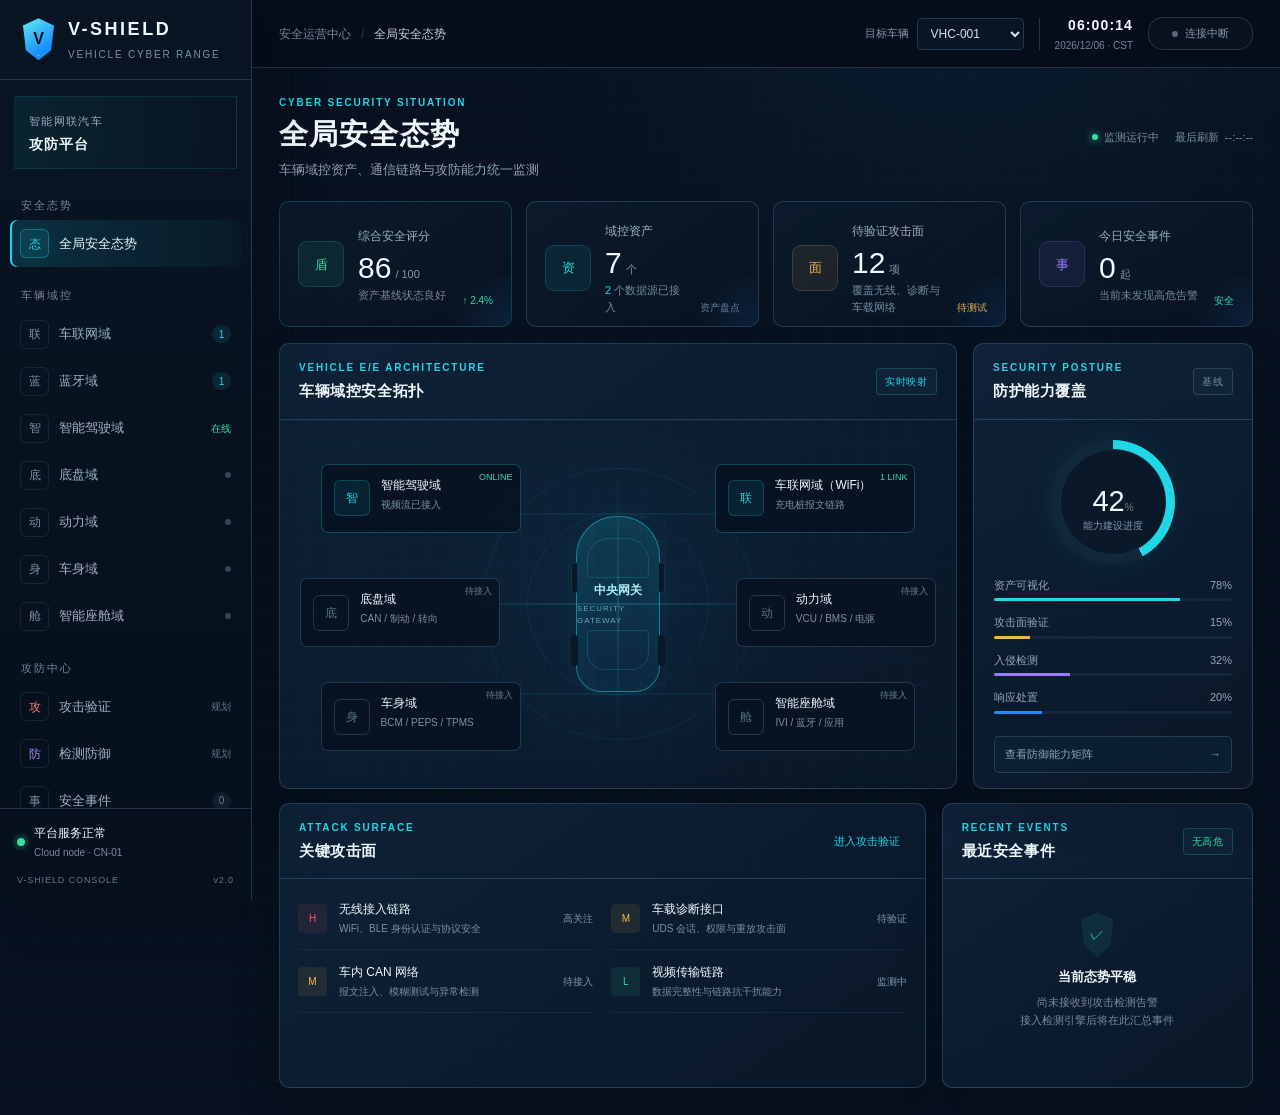
==== static/index.html @ 1e76c7ae "feat(bluetooth): complete reliable telemetry and end-to-end latency" ====
<!doctype html>
<html lang="zh-CN">
  <head>
    <meta charset="utf-8" />
    <meta name="viewport" content="width=device-width, initial-scale=1" />
    <meta name="theme-color" content="#07111f" />
    <meta name="description" content="智能网联汽车攻防与安全运营平台" />
    <title>V-SHIELD · 智能网联汽车攻防平台</title>
    <link rel="stylesheet" href="/static/styles.css" />
    <link rel="stylesheet" href="/static/cockpit.css" />
  </head>
  <body>
    <div class="app-shell">
      <aside class="sidebar" id="sidebar">
        <div class="brand-block">
          <div class="brand-emblem"><span>V</span></div>
          <div><strong>V-SHIELD</strong><small>VEHICLE CYBER RANGE</small></div>
        </div>

        <div class="platform-label"><span>智能网联汽车</span><b>攻防平台</b></div>

        <nav class="side-nav" aria-label="系统导航">
          <p class="nav-section-title">安全态势</p>
          <button class="side-link active" data-view="overview"><i>态</i><span>全局安全态势</span></button>

          <p class="nav-section-title">车辆域控</p>
          <button class="side-link" data-view="telematics"><i>联</i><span>车联网域</span><em class="nav-count">1</em></button>
          <button class="side-link" data-view="bluetooth"><i>蓝</i><span>蓝牙域</span><em class="nav-count">1</em></button>
          <button class="side-link" data-view="adas"><i>智</i><span>智能驾驶域</span><em class="nav-state online">在线</em></button>
          <button class="side-link" data-view="chassis"><i>底</i><span>底盘域</span><em class="domain-dot" data-domain-indicator="chassis"></em></button>
          <button class="side-link" data-view="powertrain"><i>动</i><span>动力域</span><em class="domain-dot" data-domain-indicator="powertrain"></em></button>
          <button class="side-link" data-view="body"><i>身</i><span>车身域</span><em class="domain-dot" data-domain-indicator="body"></em></button>
          <button class="side-link" data-view="cockpit"><i>舱</i><span>智能座舱域</span><em class="domain-dot" data-domain-indicator="cockpit"></em></button>

          <p class="nav-section-title">攻防中心</p>
          <button class="side-link" data-view="attack"><i class="attack-icon">攻</i><span>攻击验证</span><em class="nav-state plan">规划</em></button>
          <button class="side-link" data-view="defense"><i class="defense-icon">防</i><span>检测防御</span><em class="nav-state plan">规划</em></button>
          <button class="side-link" data-view="events"><i>事</i><span>安全事件</span><em class="nav-count muted">0</em></button>
        </nav>

        <div class="sidebar-foot">
          <div class="service-state"><i></i><span><b>平台服务正常</b><small>Cloud node · CN-01</small></span></div>
          <div class="version-row"><span>V-SHIELD CONSOLE</span><b>v2.0</b></div>
        </div>
      </aside>

      <main class="main-shell">
        <header class="topbar">
          <button class="mobile-menu" id="mobileMenu" aria-label="打开导航">☰</button>
          <div class="breadcrumb"><span>安全运营中心</span><i>/</i><strong id="currentViewName">全局安全态势</strong></div>
          <div class="top-actions">
            <div class="vehicle-picker"><span>目标车辆</span><select id="vehicleSelect" aria-label="选择车辆"><option value="VHC-001">VHC-001</option></select></div>
            <div class="top-clock"><strong id="clock">--:--:--</strong><span id="date">----/--/--</span></div>
            <div class="connection-pill offline" id="connectionPill"><span class="pulse-dot"></span><span id="connectionText">等待车端</span></div>
          </div>
        </header>

        <div class="workspace">
          <section class="content-view active" data-view-panel="overview">
            <div class="page-heading overview-heading">
              <div><p class="eyebrow">CYBER SECURITY SITUATION</p><h1>全局安全态势</h1><p>车辆域控资产、通信链路与攻防能力统一监测</p></div>
              <div class="heading-meta"><span><i class="status-light green"></i>监测运行中</span><span>最后刷新 <b id="lastRefresh">--:--:--</b></span></div>
            </div>

            <div class="kpi-grid">
              <article class="kpi-card primary"><div class="kpi-icon">盾</div><div><span>综合安全评分</span><strong id="securityScore">86<small>/ 100</small></strong><p>资产基线状态良好</p></div><em>↑ 2.4%</em></article>
              <article class="kpi-card"><div class="kpi-icon cyan">资</div><div><span>域控资产</span><strong>7<small>个</small></strong><p><b id="activeDomainCount">2</b> 个数据源已接入</p></div><em class="neutral">资产盘点</em></article>
              <article class="kpi-card"><div class="kpi-icon amber">面</div><div><span>待验证攻击面</span><strong>12<small>项</small></strong><p>覆盖无线、诊断与车载网络</p></div><em class="warning">待测试</em></article>
              <article class="kpi-card"><div class="kpi-icon purple">事</div><div><span>今日安全事件</span><strong>0<small>起</small></strong><p>当前未发现高危告警</p></div><em class="success">安全</em></article>
            </div>

            <div class="overview-grid">
              <article class="panel topology-panel">
                <div class="panel-title"><div><p class="eyebrow">VEHICLE E/E ARCHITECTURE</p><h2>车辆域控安全拓扑</h2></div><span class="tag live">实时映射</span></div>
                <div class="topology-map">
                  <div class="topology-lines"></div>
                  <button class="domain-node node-adas active" data-open-view="adas"><i>智</i><span><b>智能驾驶域</b><small>视频流已接入</small></span><em>ONLINE</em></button>
                  <button class="domain-node node-telematics active" data-open-view="telematics"><i>联</i><span><b>车联网域（WiFi）</b><small>充电桩报文链路</small></span><em>1 LINK</em></button>
                  <button class="domain-node node-chassis" data-open-view="chassis"><i>底</i><span><b>底盘域</b><small>CAN / 制动 / 转向</small></span><em data-domain-label="chassis">待接入</em></button>
                  <button class="domain-node node-power" data-open-view="powertrain"><i>动</i><span><b>动力域</b><small>VCU / BMS / 电驱</small></span><em data-domain-label="powertrain">待接入</em></button>
                  <button class="domain-node node-body" data-open-view="body"><i>身</i><span><b>车身域</b><small>BCM / PEPS / TPMS</small></span><em data-domain-label="body">待接入</em></button>
                  <button class="domain-node node-cockpit" data-open-view="cockpit"><i>舱</i><span><b>智能座舱域</b><small>IVI / 蓝牙 / 应用</small></span><em data-domain-label="cockpit">待接入</em></button>
                  <div class="vehicle-core"><span class="car-roof"></span><div class="car-body"><i></i><i></i><b>中央网关</b><small>SECURITY GATEWAY</small></div></div>
                </div>
              </article>

              <article class="panel posture-panel">
                <div class="panel-title"><div><p class="eyebrow">SECURITY POSTURE</p><h2>防护能力覆盖</h2></div><span class="tag">基线</span></div>
                <div class="radial-score"><div><strong>42</strong><small>%</small></div><span>能力建设进度</span></div>
                <div class="posture-list">
                  <div><span>资产可视化</span><b>78%</b><i><em style="width:78%"></em></i></div>
                  <div><span>攻击面验证</span><b>15%</b><i><em class="amber" style="width:15%"></em></i></div>
                  <div><span>入侵检测</span><b>32%</b><i><em class="purple" style="width:32%"></em></i></div>
                  <div><span>响应处置</span><b>20%</b><i><em class="blue" style="width:20%"></em></i></div>
                </div>
                <button class="text-action" data-open-view="defense">查看防御能力矩阵 <span>→</span></button>
              </article>
            </div>

            <div class="overview-bottom">
              <article class="panel threat-panel">
                <div class="panel-title"><div><p class="eyebrow">ATTACK SURFACE</p><h2>关键攻击面</h2></div><button class="text-link" data-open-view="attack">进入攻击验证</button></div>
                <div class="surface-list">
                  <div><i class="risk-high">H</i><span><b>无线接入链路</b><small>WiFi、BLE 身份认证与协议安全</small></span><em>高关注</em></div>
                  <div><i class="risk-mid">M</i><span><b>车载诊断接口</b><small>UDS 会话、权限与重放攻击面</small></span><em>待验证</em></div>
                  <div><i class="risk-mid">M</i><span><b>车内 CAN 网络</b><small>报文注入、模糊测试与异常检测</small></span><em>待接入</em></div>
                  <div><i class="risk-low">L</i><span><b>视频传输链路</b><small>数据完整性与链路抗干扰能力</small></span><em>监测中</em></div>
                </div>
              </article>
              <article class="panel event-preview">
                <div class="panel-title"><div><p class="eyebrow">RECENT EVENTS</p><h2>最近安全事件</h2></div><span class="tag safe">无高危</span></div>
                <div class="empty-events"><div class="empty-shield">✓</div><strong>当前态势平稳</strong><p>尚未接收到攻击检测告警<br/>接入检测引擎后将在此汇总事件</p></div>
              </article>
            </div>
          </section>

          <section class="content-view charge-page" data-view-panel="telematics">
            <div class="page-heading"><div><p class="eyebrow">WIFI CHARGING SIMULATION</p><h1>模拟充电协议</h1></div><div class="domain-summary"><span class="status-chip active">WiFi 链路</span><span class="status-chip" id="chargeHeaderState">等待充电报文</span></div></div>
            <div class="charge-stat-grid">
              <article><span>当前 SOC</span><strong id="chargeSocStat">--<small>%</small></strong><small>来自最新 WiFi 报文</small></article>
              <article><span>充电状态</span><strong id="chargeStateStat">等待启动</strong><small>CHARGING / FULL</small></article>
              <article><span>最新序号</span><strong id="chargeSeqStat">--</strong><small>严格递增校验</small></article>
              <article><span>接收报文</span><strong id="wifiPacketCount">0</strong><small>累计 UDP 数据包</small></article>
              <article class="latency-stat"><span>端到端延迟（估算）</span><strong id="chargeLatencyStat">--<small>ms</small></strong><small id="chargeLatencyHint">等待带 TS 的报文</small></article>
            </div>
            <article class="panel charge-monitor" aria-labelledby="wifiTitle">
              <div class="charge-monitor-head"><div class="module-ident wifi"><i>WF</i><span><p class="eyebrow">WIFI CHARGING TELEMETRY</p><h2 id="wifiTitle">充电过程</h2><small>SOC、状态与延迟均严格跟随最新报文</small></span></div><span class="module-status offline" id="wifiStatus"><i></i><span>等待数据</span></span></div>
              <div class="charge-monitor-body">
                <div class="charge-progress-card">
                  <div class="charge-progress-label"><span>充电进度</span><strong id="chargeSocValue">--%</strong></div>
                  <div class="charge-progress-track" role="progressbar" aria-label="充电进度" aria-valuemin="0" aria-valuemax="100" aria-valuenow="0"><i id="chargeProgress"></i></div>
                  <div class="charge-progress-foot"><span id="chargeStateLabel">等待合法 START 报文</span><time id="chargeUpdateTime">--:--:--</time></div>
                </div>
                <div class="charge-side-display">
                  <div class="charge-visual" aria-label="充电桩状态示意">
                    <div class="charge-ring" id="chargeRing" aria-hidden="true"><div><strong id="chargeRingValue">--</strong><small>SOC</small></div></div>
                    <div class="charge-pile" id="chargePile" aria-hidden="true">
                      <span class="charge-pile-cap"></span>
                      <div class="charge-pile-screen"><b>WIFI</b><small>CHARGING</small></div>
                      <svg class="charge-pile-bolt" viewBox="0 0 24 32"><path d="M13.5 0 2 18h8l-1 14L22 12h-8.5z"/></svg>
                      <span class="charge-pile-base"><i>ONLINE</i><i>01</i></span>
                      <span class="charge-pile-stand"></span>
                      <span class="charge-pile-cable"><i></i></span>
                      <span class="charge-pile-gun"><b></b></span>
                    </div>
                  </div>
                </div>
              </div>
            </article>
            <article class="panel data-module wifi-module" aria-labelledby="wifiPacketTitle">
              <div class="module-head"><div class="module-ident wifi"><i>UDP</i><span><p class="eyebrow">FORWARDED WIFI PACKETS</p><h2 id="wifiPacketTitle">WiFi 充电报文</h2><small>保留原始文本、HEX 和最近接收记录</small></span></div><div class="module-actions"><button class="primary-button clear-wifi-button" id="wifiClearButton" type="button">清空本轮数据</button></div></div>
              <div class="telemetry-layout">
                <div class="latest-packet"><span class="label">最新报文</span><strong id="wifiText">尚未收到 WiFi 数据</strong><div class="packet-stats"><span>序号 <b id="wifiSeq">—</b></span><span>状态 <b id="wifiState">—</b></span><span>时间 <b id="wifiTime">—</b></span><span>延迟 <b id="wifiLatency">—</b></span></div><div class="hex-view blue"><span>HEX</span><code id="wifiHex">—</code></div></div>
                <div class="packet-history"><div class="history-head"><span>最近报文</span><small>最多显示 8 条</small></div><div id="wifiHistory" class="history-list"><div class="history-empty">等待 WiFi 充电报文…</div></div></div>
              </div>
            </article>
            <article class="wifi-ids-alert idle" id="wifiIdsAlert" aria-live="polite">
              <div class="wifi-ids-alert-icon" id="wifiIdsAlertIcon">✓</div>
              <div class="wifi-ids-alert-copy"><p>WIFI CHARGING IDS</p><h2 id="wifiIdsAlertTitle">当前未发现 SOC 突变</h2><span id="wifiIdsAlertHint">持续对比每条充电报文与可信 SOC 变化趋势。</span></div>
              <div class="wifi-ids-alert-metrics">
                <span>报文序号<strong id="wifiIdsSequence">----</strong></span>
                <span>正常基线<strong id="wifiIdsBaseline">--%</strong></span>
                <span>异常数值<strong id="wifiIdsObserved">--%</strong></span>
                <span>变化幅度<strong id="wifiIdsDelta">--%</strong></span>
                <span>检测时间<strong id="wifiIdsTime">--:--:--</strong></span>
                <span>本轮告警<strong id="wifiIdsCount">0</strong></span>
              </div>
            </article>
          </section>

          <section class="content-view bluetooth-page" data-view-panel="bluetooth">
            <div class="page-heading"><div><p class="eyebrow">BLUETOOTH DOMAIN</p><h1>蓝牙域</h1><p>nRF52840、S32K344 与 Jetson 蓝牙无线链路资产监测</p></div><div class="domain-summary"><span class="status-chip active">1 条采集链路</span><span class="status-chip">攻击能力待接入</span></div></div>
            <div class="domain-stat-grid">
              <article><span>无线资产</span><strong>1</strong><small>BLE</small></article>
              <article><span>接收报文</span><strong id="bluetoothDomainPacketTotal">0</strong><small>累计数据包</small></article>
              <article><span>开放攻击面</span><strong>5</strong><small>待验证项目</small></article>
              <article><span>防御策略</span><strong>0</strong><small>尚未配置</small></article>
            </div>
            <article class="panel data-module bluetooth-module" aria-labelledby="bluetoothTitle">
              <div class="module-head">
                <div class="module-ident ble"><i>BT</i><span><p class="eyebrow">BLUETOOTH TELEMETRY</p><h2 id="bluetoothTitle">蓝牙数据采集</h2><small>BLE 转 UDP · 文本与 HEX 实时解析</small></span></div>
                <div class="module-actions">
                  <div class="bluetooth-control-group" id="bluetoothControlGroup"><small id="bluetoothControlStatus">等待笔记本发送程序连接</small><div class="bluetooth-control-buttons"><button class="bluetooth-control-button on" id="bluetoothOnButton" type="button" disabled title="等待笔记本发送程序连接">打开发送</button><button class="bluetooth-control-button off" id="bluetoothOffButton" type="button" disabled title="等待笔记本发送程序连接">关闭发送</button></div></div>
                  <span class="module-status offline" id="bluetoothStatus"><i></i><span>等待数据</span></span>
                  <button class="primary-button" id="bluetoothTestButton" type="button">生成测试数据</button>
                  <button class="primary-button danger" id="bluetoothAnomalyTestButton" type="button">生成异常测试</button>
                </div>
              </div>
              <div class="telemetry-layout">
                <div class="latest-packet"><span class="label">最新报文</span><strong id="bluetoothText">尚未收到蓝牙数据</strong><div class="packet-stats bluetooth-packet-stats"><span>累计 <b id="bluetoothPacketCount">0</b></span><span>RSSI <b id="bluetoothRssi">—</b></span><span>时间 <b id="bluetoothTime">—</b></span><span>链路延迟（估算） <b id="bluetoothLatency">待时间同步</b></span></div><div class="hex-view"><span>HEX</span><code id="bluetoothHex">—</code></div></div>
                <div class="packet-history"><div class="history-head"><span>最近报文</span><small>最多显示 8 条</small></div><div id="bluetoothHistory" class="history-list"><div class="history-empty">等待蓝牙模块发送数据…</div></div></div>
              </div>
              <div class="abnormal-packet-panel" id="bluetoothAbnormalPanel">
                <div class="abnormal-panel-head"><div><i>!</i><span><strong>异常报文监测</strong><small>S32K344 异常数据独立记录</small></span></div><span>异常累计 <b id="bluetoothAbnormalCount">0</b></span></div>
                <div id="bluetoothAbnormalHistory" class="abnormal-history"><div class="abnormal-empty">尚未检测到异常报文</div></div>
              </div>
            </article>
          </section>

          <section class="content-view" data-view-panel="adas">
            <div class="page-heading"><div><p class="eyebrow">AUTONOMOUS DRIVING DOMAIN</p><h1>智能驾驶域安全</h1><p>感知摄像头、车辆位置、行驶速度与数据链路安全状态监测</p></div><div class="domain-summary"><span class="status-chip active">前视摄像头</span><span class="status-chip" id="navigationHeadingStatus">定位待接入</span><span class="status-chip">完整性监测</span></div></div>
            <div class="adas-layout">
              <article class="panel video-panel">
                <div class="video-head"><div class="camera-title"><span class="camera-indicator"></span><div><strong>前视主摄像头 · CAM-FRONT-01</strong><small id="streamProfile">等待视频参数</small></div></div><div class="video-actions"><button id="snapshotButton">保存画面</button><button id="fullscreenButton">全屏查看</button></div></div>
                <div class="video-stage" id="videoStage"><canvas id="videoCanvas" aria-label="车辆实时视频"></canvas><div class="scan-line"></div><div class="video-placeholder" id="videoPlaceholder"><div class="signal-symbol"><span></span><span></span><span></span></div><strong>等待 Jetson 视频流</strong><p>边缘端连接云端后，H.265/fMP4 画面将在此自动出现</p></div><div class="video-overlay top-left"><span class="live-tag"><i></i> LIVE</span><span id="sequenceTag">SEQ —</span></div><div class="video-overlay bottom-left"><span id="overlayVehicle">VHC-001</span><span id="overlayTimestamp">--:--:--.---</span></div><div class="video-overlay bottom-right"><span id="overlayTransport">WEBSOCKET / FMP4</span></div></div>
              </article>
              <aside class="metrics-column">
                <article class="metric-card panel accent"><div class="metric-label"><span>端到端延迟</span><i>LATENCY</i></div><div class="metric-value"><strong id="latencyValue">—</strong><small>ms</small></div><div class="metric-foot"><span id="latencyState" class="good">等待测量</span><span>连续播放优先</span></div></article>
                <article class="metric-card panel"><div class="metric-label"><span>云端接收帧率</span><i>FPS</i></div><div class="metric-value"><strong id="fpsValue">—</strong><small>FPS</small></div><div class="spark-bars" id="fpsBars"></div></article>
                <article class="metric-card panel"><div class="metric-label"><span>上行传输速率</span><i>UPLINK</i></div><div class="metric-value"><strong id="bitrateValue">—</strong><small>Mbps</small></div><div class="metric-foot"><span id="qualityLabel">H.265 — Kbps</span><span id="frameSizeLabel">— KB/片段</span></div></article>
                <article class="metric-card panel compact"><div class="health-row"><span>链路健康度</span><strong id="healthValue">—</strong></div><div class="health-track"><i id="healthBar"></i></div><div class="health-details"><span>丢帧 <b id="dropValue">—</b></span><span>观看端 <b id="viewerValue">0</b></span><span>重连 <b id="reconnectValue">0</b></span></div></article>
              </aside>
            </div>
            <article class="panel vehicle-location-panel">
              <div class="panel-title location-title">
                <div><p class="eyebrow">LIVE VEHICLE LOCATION</p><h2>车辆实时位置与速度</h2></div>
                <div class="location-title-meta"><span id="navigationDataSourceTag" class="tag">数据源：边缘端 GNSS / CAN</span><span id="navigationStatus" class="tag">等待定位数据</span><span id="navigationAge">—</span></div>
              </div>
              <div class="vehicle-location-layout">
                <div class="map-shell">
                  <div id="vehicleMap" class="vehicle-map" aria-label="车辆实时位置地图"></div>
                  <div id="mapPlaceholder" class="map-placeholder"><i></i><strong>正在准备高德地图</strong><p>仅显示 Jetson 边缘端 GNSS / CAN 定位数据</p></div>
                  <div class="map-coordinate-chip"><span>坐标</span><b id="coordinateSystem">—</b></div>
                </div>
                <aside class="driving-telemetry" aria-label="车辆实时行驶数据">
                  <div class="speed-display">
                    <div class="speed-ring"><span><strong id="vehicleSpeed">—</strong><small>km/h</small></span></div>
                    <div><p>实时车速</p><b id="speedSource">等待边缘端</b></div>
                  </div>
                  <div class="location-data-grid">
                    <div><span>经度 LONGITUDE</span><strong id="vehicleLongitude">—</strong></div>
                    <div><span>纬度 LATITUDE</span><strong id="vehicleLatitude">—</strong></div>
                    <div><span>航向 HEADING</span><strong id="vehicleHeading">—</strong></div>
                    <div><span>定位精度 ACCURACY</span><strong id="vehicleAccuracy">—</strong></div>
                  </div>
                  <div class="navigation-source-row"><span><i id="navigationPulse"></i><b id="navigationSource">GNSS / CAN 数据待接入</b></span><time id="navigationTime">--:--:--</time></div>
                </aside>
              </div>
            </article>
            <div class="adas-bottom">
              <article class="panel trend-panel"><div class="panel-title"><div><p class="eyebrow">LINK TREND</p><h2>视频链路趋势</h2></div><div class="chart-legend"><span><i></i>延迟</span><span><i></i>速率</span></div></div><div class="chart-wrap"><canvas id="trendChart" aria-label="延迟与码率趋势图"></canvas></div></article>
              <article class="panel integrity-panel"><div class="panel-title"><div><p class="eyebrow">SECURITY CHECK</p><h2>感知链路安全检查</h2></div><span class="tag plan">待接入</span></div><div class="check-list"><div><i>01</i><span><b>视频流完整性校验</b><small>检测帧替换、重放与异常中断</small></span><em>规划中</em></div><div><i>02</i><span><b>摄像头身份认证</b><small>验证设备身份与链路可信状态</small></span><em>规划中</em></div><div><i>03</i><span><b>感知数据异常检测</b><small>识别干扰、欺骗与数据漂移</small></span><em>规划中</em></div></div></article>
            </div>
          </section>

          <section class="content-view" data-view-panel="chassis"><div class="domain-page" data-domain-page="chassis"></div></section>
          <section class="content-view" data-view-panel="powertrain"><div class="domain-page" data-domain-page="powertrain"></div></section>
          <section class="content-view" data-view-panel="body"><div class="domain-page" data-domain-page="body"></div></section>
          <section class="content-view" data-view-panel="cockpit"><div class="domain-page" data-domain-page="cockpit"></div></section>

          <section class="content-view" data-view-panel="attack">
            <div class="page-heading"><div><p class="eyebrow red">ATTACK VALIDATION LAB</p><h1>攻击验证中心</h1><p>面向车辆各域的安全测试场景编排与授权验证</p></div><div class="notice-pill">实验能力尚未接入 · 当前仅展示规划</div></div>
            <div class="capability-banner attack-banner"><div><i>!</i><span><strong>受控攻击验证区</strong><p>所有测试能力接入后应仅在授权车辆、隔离环境和明确测试窗口内运行。</p></span></div><button disabled>新建验证任务</button></div>
            <div class="scenario-grid">
              <article><div class="scenario-top"><i>CAN</i><span class="risk-tag high">高风险</span></div><h2>车载网络模糊测试</h2><p>CAN 报文注入、信号边界变异与异常响应观测</p><div class="scenario-meta"><span>目标：底盘 / 动力 / 车身</span><b>引擎待接入</b></div><button disabled>配置场景</button></article>
              <article><div class="scenario-top"><i>UDS</i><span class="risk-tag high">高风险</span></div><h2>诊断服务安全验证</h2><p>会话控制、安全访问、刷写流程与重放风险验证</p><div class="scenario-meta"><span>目标：全车 ECU</span><b>引擎待接入</b></div><button disabled>配置场景</button></article>
              <article><div class="scenario-top"><i>RF</i><span class="risk-tag medium">中风险</span></div><h2>无线链路安全评估</h2><p>WiFi / BLE 发现、认证、弱口令与协议健壮性检查</p><div class="scenario-meta"><span>目标：车联网 / 座舱</span><b>模块待接入</b></div><button disabled>配置场景</button></article>
              <article><div class="scenario-top"><i>API</i><span class="risk-tag medium">中风险</span></div><h2>车云接口安全测试</h2><p>身份鉴权、越权访问、数据重放与接口输入验证</p><div class="scenario-meta"><span>目标：T-Box / 云平台</span><b>模块待接入</b></div><button disabled>配置场景</button></article>
              <article><div class="scenario-top"><i>IVI</i><span class="risk-tag medium">中风险</span></div><h2>座舱应用安全分析</h2><p>应用权限、组件暴露、敏感数据与供应链风险检查</p><div class="scenario-meta"><span>目标：智能座舱</span><b>工具待接入</b></div><button disabled>配置场景</button></article>
              <article><div class="scenario-top"><i>OTA</i><span class="risk-tag low">低风险</span></div><h2>升级链路验证</h2><p>升级包签名、版本回滚、传输完整性与失败恢复检查</p><div class="scenario-meta"><span>目标：OTA 系统</span><b>模块待接入</b></div><button disabled>配置场景</button></article>
            </div>
          </section>

          <section class="content-view" data-view-panel="defense">
            <div class="page-heading"><div><p class="eyebrow purple-text">DETECTION &amp; RESPONSE</p><h1>检测防御中心</h1><p>车端检测、网关防护、云端分析与事件响应能力建设</p></div><div class="notice-pill purple">防御引擎尚未接入 · 当前仅展示规划</div></div>
            <div class="defense-kpis"><article><span>检测规则</span><strong>0</strong><small>待配置</small></article><article><span>防护策略</span><strong>0</strong><small>待下发</small></article><article><span>覆盖域控</span><strong>0/7</strong><small>建设中</small></article><article><span>自动处置</span><strong>OFF</strong><small>未启用</small></article></div>
            <div class="defense-layout">
              <article class="panel defense-matrix"><div class="panel-title"><div><p class="eyebrow">DEFENSE MATRIX</p><h2>纵深防御能力矩阵</h2></div><span class="tag plan">规划态</span></div><div class="matrix-table"><div class="matrix-row head"><span>防护层级</span><span>资产发现</span><span>异常检测</span><span>访问控制</span><span>响应处置</span></div><div class="matrix-row"><b>车云边界</b><span class="ready">已接入</span><span>待配置</span><span>基础鉴权</span><span>待接入</span></div><div class="matrix-row"><b>无线通信</b><span class="ready">已接入</span><span>待接入</span><span>待接入</span><span>待接入</span></div><div class="matrix-row"><b>中央网关</b><span>待接入</span><span>待接入</span><span>待接入</span><span>待接入</span></div><div class="matrix-row"><b>域控制器</b><span>待接入</span><span>待接入</span><span>待接入</span><span>待接入</span></div><div class="matrix-row"><b>车载网络</b><span>待接入</span><span>待接入</span><span>待接入</span><span>待接入</span></div></div></article>
              <article class="panel defense-stack"><div class="panel-title"><div><p class="eyebrow">PLANNED MODULES</p><h2>待建设防御模块</h2></div></div><div class="stack-list"><div><i>IDS</i><span><b>车载网络入侵检测</b><small>CAN / 以太网异常报文识别</small></span><em>未接入</em></div><div><i>FW</i><span><b>安全网关策略</b><small>跨域流量访问控制与审计</small></span><em>未接入</em></div><div><i>OTA</i><span><b>安全升级校验</b><small>签名、版本与完整性验证</small></span><em>未接入</em></div><div><i>EDR</i><span><b>车端运行时防护</b><small>进程、文件与行为异常监测</small></span><em>未接入</em></div></div></article>
            </div>
          </section>

          <section class="content-view" data-view-panel="events">
            <div class="page-heading"><div><p class="eyebrow">SECURITY EVENTS</p><h1>安全事件中心</h1><p>统一汇聚检测告警、攻击验证结果与响应处置记录</p></div><div class="domain-summary"><span class="status-chip active">实时监听</span><span class="status-chip">0 条事件</span></div></div>
            <div class="event-toolbar"><div class="fake-search">⌕ <span>搜索事件 ID、车辆或资产</span></div><div><button class="filter-active">全部</button><button>高危</button><button>中危</button><button>低危</button></div></div>
            <article class="panel event-table"><div class="event-table-head"><span>事件时间</span><span>风险等级</span><span>事件类型</span><span>目标资产</span><span>来源模块</span><span>处置状态</span></div><div class="event-table-empty"><div class="empty-radar"><i></i></div><strong>暂无安全事件</strong><p>攻击验证或检测防御模块接入后，告警将在这里统一呈现。</p></div></article>
          </section>
        </div>
      </main>
    </div>
    <div class="sidebar-backdrop" id="sidebarBackdrop"></div>
    <div class="toast" id="toast" role="status" aria-live="polite"></div>
    <script src="/static/body-status.js" defer></script>
    <script src="/static/cockpit.js" defer></script>
    <script src="/static/app.js" defer></script>
  </body>
</html>
---- static/styles.css ----
:root {
  --bg: #060d18;
  --bg-soft: #091323;
  --sidebar: #07101d;
  --panel: rgba(11, 24, 41, .86);
  --panel-strong: #0c1b2d;
  --line: rgba(111, 171, 219, .14);
  --line-strong: rgba(33, 205, 231, .36);
  --text: #e8f3fa;
  --muted: #71879a;
  --muted-2: #445a6c;
  --cyan: #20d6e7;
  --blue: #2a88ff;
  --green: #35dda2;
  --amber: #f2b84b;
  --red: #ff5d68;
  --purple: #9b79ff;
  --radius: 10px;
  font-family: Inter, "Segoe UI", "Microsoft YaHei", Arial, sans-serif;
  color-scheme: dark;
}

* { box-sizing: border-box; }
html, body { margin: 0; min-height: 100%; background: var(--bg); color: var(--text); }
body { overflow-x: hidden; background-image: radial-gradient(circle at 75% -10%, rgba(27, 98, 152, .15), transparent 32%), linear-gradient(rgba(32, 214, 231, .018) 1px, transparent 1px), linear-gradient(90deg, rgba(32, 214, 231, .018) 1px, transparent 1px); background-size: auto, 36px 36px, 36px 36px; }
button, select { font: inherit; }
button { color: inherit; }
h1, h2, p { margin-top: 0; }

.app-shell { min-height: 100vh; display: flex; }
.sidebar { position: fixed; inset: 0 auto 0 0; z-index: 20; width: 238px; display: flex; flex-direction: column; background: linear-gradient(180deg, rgba(7, 16, 29, .99), rgba(5, 13, 24, .99)); border-right: 1px solid var(--line); box-shadow: 15px 0 60px rgba(0, 0, 0, .18); }
.brand-block { height: 80px; display: flex; align-items: center; gap: 11px; padding: 0 19px; border-bottom: 1px solid var(--line); }
.brand-block strong { display: block; letter-spacing: .14em; font-size: 17px; }
.brand-block small { display: block; color: #4b677c; letter-spacing: .18em; font-size: 7px; margin-top: 4px; }
.brand-emblem { width: 37px; height: 42px; display: grid; place-items: center; position: relative; color: #08131e; font-weight: 900; font-size: 16px; clip-path: polygon(50% 0, 92% 17%, 84% 76%, 50% 100%, 16% 76%, 8% 17%); background: linear-gradient(145deg, #63f1f0, #1b90ff 70%); filter: drop-shadow(0 0 12px rgba(32, 214, 231, .25)); }
.brand-emblem::after { content: ""; position: absolute; inset: 4px; clip-path: inherit; border: 1px solid rgba(255,255,255,.35); }
.platform-label { margin: 16px 14px 8px; padding: 12px 13px; border: 1px solid rgba(32,214,231,.12); background: linear-gradient(90deg, rgba(32,214,231,.08), transparent); }
.platform-label span { color: #71899c; font-size: 10px; letter-spacing: .12em; }
.platform-label b { display: block; margin-top: 3px; font-size: 13px; font-weight: 600; letter-spacing: .08em; }
.side-nav { overflow-y: auto; padding: 0 10px 18px; scrollbar-width: thin; }
.nav-section-title { color: #40566a; font-size: 9px; letter-spacing: .18em; padding: 0 11px; margin: 18px 0 7px; }
.side-link { width: 100%; height: 43px; border: 0; background: transparent; color: #70879a; display: grid; grid-template-columns: 30px minmax(0, 1fr) auto; align-items: center; gap: 7px; padding: 0 10px; border-radius: 7px; cursor: pointer; text-align: left; transition: .18s ease; position: relative; }
.side-link > i { width: 27px; height: 27px; display: grid; place-items: center; border: 1px solid rgba(113, 135, 154, .16); border-radius: 6px; color: #7890a3; font-style: normal; font-size: 11px; }
.side-link > span { font-size: 12px; white-space: nowrap; }
.side-link:hover { color: #bad4e5; background: rgba(41, 135, 193, .07); }
.side-link.active { color: #dffaff; background: linear-gradient(90deg, rgba(31, 189, 218, .17), rgba(31, 189, 218, .035)); box-shadow: inset 2px 0 var(--cyan); }
.side-link.active > i { color: var(--cyan); border-color: rgba(32,214,231,.34); background: rgba(32,214,231,.1); box-shadow: 0 0 15px rgba(32,214,231,.09); }
.side-link .attack-icon { color: #ff7980; }.side-link .defense-icon { color: #a68bff; }
.nav-count { min-width: 19px; height: 18px; display: grid; place-items: center; padding: 0 5px; border-radius: 9px; background: rgba(32,214,231,.11); color: var(--cyan); font-size: 8px; font-style: normal; }
.nav-count.muted { background: rgba(113,135,154,.1); color: #647b8e; }
.nav-state { font-size: 8px; font-style: normal; }.nav-state.online { color: var(--green); }.nav-state.plan { color: #5d7285; }
.domain-dot { width: 6px; height: 6px; border-radius: 50%; background: #304659; font-style: normal; }.domain-dot.online { background: var(--green); box-shadow: 0 0 8px var(--green); }
.sidebar-foot { margin-top: auto; border-top: 1px solid var(--line); padding: 15px 17px 13px; }
.service-state { display: flex; align-items: center; gap: 9px; }
.service-state > i { width: 8px; height: 8px; border-radius: 50%; background: var(--green); box-shadow: 0 0 0 4px rgba(53,221,162,.08), 0 0 10px rgba(53,221,162,.4); }
.service-state b, .service-state small { display: block; }.service-state b { font-size: 10px; font-weight: 500; }.service-state small { color: #4c6375; font-size: 8px; margin-top: 3px; }
.version-row { display: flex; justify-content: space-between; color: #344b5e; font-size: 7px; margin-top: 14px; letter-spacing: .1em; }.version-row b { font-weight: 500; }

.main-shell { min-width: 0; flex: 1; margin-left: 238px; }
.topbar { height: 64px; position: sticky; top: 0; z-index: 15; display: flex; align-items: center; justify-content: space-between; padding: 0 24px; background: rgba(6, 14, 25, .92); backdrop-filter: blur(14px); border-bottom: 1px solid var(--line); }
.breadcrumb { display: flex; align-items: center; gap: 10px; font-size: 11px; }.breadcrumb span { color: #4d6578; }.breadcrumb i { color: #293f52; font-style: normal; }.breadcrumb strong { font-weight: 500; color: #9bb1c2; }
.top-actions { display: flex; align-items: center; gap: 15px; }
.vehicle-picker { display: flex; align-items: center; gap: 8px; padding-right: 15px; border-right: 1px solid var(--line); }.vehicle-picker span { color: #526a7d; font-size: 9px; }.vehicle-picker select { color: #cde5f2; border: 1px solid var(--line); border-radius: 5px; background: #091524; padding: 6px 24px 6px 8px; outline: none; font-size: 10px; }
.top-clock { font-variant-numeric: tabular-nums; text-align: right; }.top-clock strong { display: block; font-size: 12px; letter-spacing: .08em; }.top-clock span { display: block; color: #4e6578; font-size: 7px; margin-top: 2px; }
.connection-pill { min-width: 92px; height: 30px; display: flex; justify-content: center; align-items: center; gap: 7px; border: 1px solid var(--line); background: rgba(255,255,255,.02); color: #657a8c; border-radius: 15px; font-size: 9px; }.connection-pill.online { color: #93f2cd; border-color: rgba(53,221,162,.25); background: rgba(53,221,162,.06); }.pulse-dot { width: 6px; height: 6px; border-radius: 50%; background: #53697a; }.online .pulse-dot { background: var(--green); box-shadow: 0 0 8px var(--green); animation: pulse 1.8s infinite; }
.mobile-menu { display: none; border: 0; background: none; font-size: 18px; }
.workspace { padding: 24px; max-width: 1680px; margin: 0 auto; }
.content-view { display: none; animation: reveal .24s ease; }.content-view.active { display: block; }
.page-heading { min-height: 66px; display: flex; align-items: flex-start; justify-content: space-between; gap: 20px; margin-bottom: 20px; }.page-heading h1 { font-size: 25px; line-height: 1.2; margin-bottom: 7px; letter-spacing: .04em; font-weight: 600; }.page-heading > div > p:last-child { margin: 0; color: #637b8d; font-size: 11px; }.eyebrow { color: var(--cyan); font-size: 8px; letter-spacing: .22em; margin-bottom: 7px; font-weight: 700; }.eyebrow.red { color: var(--red); }.eyebrow.purple-text { color: var(--purple); }
.heading-meta { align-self: center; display: flex; align-items: center; gap: 16px; color: #526a7c; font-size: 9px; }.heading-meta span { display: flex; align-items: center; gap: 6px; }.heading-meta b { color: #7f97a8; font-weight: 500; }.status-light { width: 6px; height: 6px; border-radius: 50%; display: inline-block; }.status-light.green { background: var(--green); box-shadow: 0 0 8px var(--green); }
.panel { border: 1px solid var(--line); border-radius: var(--radius); background: linear-gradient(145deg, rgba(12, 27, 45, .91), rgba(8, 19, 33, .86)); box-shadow: 0 18px 50px rgba(0,0,0,.13); }
.panel-title { min-height: 61px; display: flex; align-items: center; justify-content: space-between; gap: 12px; padding: 15px 18px; border-bottom: 1px solid var(--line); }.panel-title .eyebrow { margin-bottom: 5px; }.panel-title h2 { font-size: 13px; margin: 0; font-weight: 600; letter-spacing: .04em; }
.tag { color: #7090a4; border: 1px solid var(--line); background: rgba(91,129,157,.06); padding: 5px 8px; border-radius: 4px; font-size: 7px; letter-spacing: .08em; }.tag.live { color: var(--cyan); border-color: rgba(32,214,231,.22); }.tag.safe { color: var(--green); border-color: rgba(53,221,162,.22); }.tag.plan { color: var(--purple); border-color: rgba(155,121,255,.25); }

.kpi-grid { display: grid; grid-template-columns: repeat(4, 1fr); gap: 12px; margin-bottom: 14px; }
.kpi-card { min-width: 0; height: 112px; display: grid; grid-template-columns: 43px minmax(0,1fr) auto; gap: 12px; align-items: center; padding: 17px; border: 1px solid var(--line); background: linear-gradient(145deg, rgba(12,27,45,.92), rgba(8,19,33,.8)); border-radius: var(--radius); position: relative; overflow: hidden; }.kpi-card::after { content: ""; position: absolute; inset: auto 0 0 auto; width: 72px; height: 50px; background: radial-gradient(circle at bottom right, rgba(42,136,255,.12), transparent 68%); }.kpi-card.primary { border-color: rgba(32,214,231,.22); }
.kpi-icon { width: 42px; height: 42px; display: grid; place-items: center; border-radius: 9px; background: rgba(53,221,162,.09); border: 1px solid rgba(53,221,162,.18); color: var(--green); font-size: 11px; }.kpi-icon.cyan { color: var(--cyan); background: rgba(32,214,231,.08); border-color: rgba(32,214,231,.17); }.kpi-icon.amber { color: var(--amber); background: rgba(242,184,75,.08); border-color: rgba(242,184,75,.17); }.kpi-icon.purple { color: var(--purple); background: rgba(155,121,255,.08); border-color: rgba(155,121,255,.17); }
.kpi-card span { color: #708799; font-size: 9px; }.kpi-card strong { display: block; font-size: 27px; line-height: 1; margin: 7px 0 4px; font-weight: 500; font-variant-numeric: tabular-nums; }.kpi-card strong small { font-size: 9px; color: #5b7183; margin-left: 4px; }.kpi-card p { margin: 0; color: #4e6577; font-size: 8px; }.kpi-card p b { color: var(--cyan); font-weight: 500; }.kpi-card > em { align-self: end; color: var(--green); font-size: 8px; font-style: normal; white-space: nowrap; }.kpi-card > em.neutral { color: #658093; }.kpi-card > em.warning { color: var(--amber); }.kpi-card > em.success { color: var(--green); }
.overview-grid { display: grid; grid-template-columns: minmax(600px, 1.65fr) minmax(280px, .65fr); gap: 14px; }.topology-panel, .posture-panel { min-height: 388px; }
.topology-map { height: 326px; position: relative; overflow: hidden; background-image: linear-gradient(rgba(32,214,231,.027) 1px, transparent 1px), linear-gradient(90deg, rgba(32,214,231,.027) 1px, transparent 1px), radial-gradient(circle at center, rgba(24,112,160,.11), transparent 50%); background-size: 24px 24px, 24px 24px, auto; }
.topology-map::before, .topology-map::after { content: ""; position: absolute; left: 50%; top: 50%; border: 1px solid rgba(32,214,231,.08); border-radius: 50%; transform: translate(-50%,-50%); }.topology-map::before { width: 270px; height: 270px; }.topology-map::after { width: 180px; height: 180px; }
.topology-lines { position: absolute; left: 50%; top: 50%; width: 51%; height: 1px; background: linear-gradient(90deg, rgba(32,214,231,.1), rgba(32,214,231,.38), rgba(32,214,231,.1)); transform: translate(-50%,-50%); box-shadow: 0 -90px rgba(32,214,231,.13), 0 90px rgba(32,214,231,.13); }
.topology-lines::after { content: ""; position: absolute; left: 50%; top: -130px; height: 260px; width: 1px; background: linear-gradient(transparent, rgba(32,214,231,.35), transparent); }
.vehicle-core { position: absolute; left: 50%; top: 50%; width: 120px; height: 206px; transform: translate(-50%,-50%); z-index: 2; }
.car-body { position: absolute; inset: 15px 18px; border: 1px solid rgba(32,214,231,.5); border-radius: 40px 40px 25px 25px; background: linear-gradient(160deg, rgba(32,214,231,.14), rgba(42,136,255,.04)); box-shadow: inset 0 0 28px rgba(32,214,231,.08), 0 0 30px rgba(32,214,231,.06); display: flex; flex-direction: column; justify-content: center; align-items: center; }
.car-body::before, .car-body::after { content: ""; position: absolute; left: 10px; right: 10px; height: 38px; border: 1px solid rgba(32,214,231,.2); }.car-body::before { top: 21px; border-radius: 22px 22px 4px 4px; }.car-body::after { bottom: 21px; border-radius: 4px 4px 17px 17px; }.car-body i { position: absolute; width: 7px; height: 31px; border-radius: 3px; background: #0a1727; border: 1px solid rgba(32,214,231,.16); }.car-body i:first-child { left: -6px; top: 45px; box-shadow: 0 73px #0a1727; }.car-body i:nth-child(2) { right: -6px; top: 45px; box-shadow: 0 73px #0a1727; }.car-body b { color: #aeeff5; font-size: 10px; font-weight: 600; z-index: 1; }.car-body small { color: #3e8191; font-size: 6px; margin-top: 4px; letter-spacing: .12em; z-index: 1; }
.domain-node { position: absolute; z-index: 3; width: 177px; min-height: 57px; display: grid; grid-template-columns: 34px minmax(0,1fr); gap: 8px; align-items: center; padding: 8px 10px; text-align: left; border: 1px solid var(--line); border-radius: 7px; background: rgba(8,20,34,.94); cursor: pointer; transition: .2s; }.domain-node:hover { border-color: rgba(32,214,231,.36); transform: translateY(-2px); }.domain-node > i { grid-row: span 2; width: 31px; height: 31px; display: grid; place-items: center; color: #597387; font-size: 10px; font-style: normal; border: 1px solid var(--line); border-radius: 6px; }.domain-node span { min-width: 0; }.domain-node b, .domain-node small { display: block; }.domain-node b { font-size: 10px; font-weight: 500; }.domain-node small { color: #496176; font-size: 7px; margin-top: 3px; white-space: nowrap; overflow: hidden; text-overflow: ellipsis; }.domain-node em { position: absolute; right: 7px; top: 6px; color: #3e586b; font-size: 6px; font-style: normal; }.domain-node.active { border-color: rgba(32,214,231,.28); }.domain-node.active > i { color: var(--cyan); background: rgba(32,214,231,.08); border-color: rgba(32,214,231,.22); }.domain-node.active em { color: var(--green); }.node-adas { left: 6%; top: 12%; }.node-telematics { right: 6%; top: 12%; }.node-chassis { left: 3%; top: 43%; }.node-power { right: 3%; top: 43%; }.node-body { left: 6%; bottom: 10%; }.node-cockpit { right: 6%; bottom: 10%; }
.posture-panel { position: relative; }.radial-score { width: 124px; height: 124px; margin: 20px auto 13px; border-radius: 50%; display: grid; place-items: center; position: relative; background: conic-gradient(var(--cyan) 0 42%, #11273a 42%); box-shadow: 0 0 28px rgba(32,214,231,.08); }.radial-score::before { content: ""; position: absolute; inset: 9px; border-radius: 50%; background: #0a1829; border: 1px solid rgba(32,214,231,.12); }.radial-score > div { z-index: 1; }.radial-score strong { font-size: 29px; font-weight: 500; }.radial-score small { color: #698193; font-size: 10px; }.radial-score > span { position: absolute; top: 78px; z-index: 1; color: #506a7d; font-size: 7px; }
.posture-list { padding: 0 20px; display: grid; gap: 11px; }.posture-list > div { display: grid; grid-template-columns: 1fr auto; gap: 5px; color: #6f8799; font-size: 8px; }.posture-list b { color: #91a9ba; font-weight: 500; }.posture-list i { grid-column: 1/-1; height: 3px; border-radius: 3px; background: #12283a; overflow: hidden; }.posture-list em { display: block; height: 100%; background: var(--cyan); }.posture-list em.amber { background: var(--amber); }.posture-list em.purple { background: var(--purple); }.posture-list em.blue { background: var(--blue); }.text-action { position: absolute; left: 20px; right: 20px; bottom: 15px; height: 32px; display: flex; justify-content: space-between; align-items: center; border: 1px solid var(--line); border-radius: 5px; background: rgba(32,214,231,.03); color: #668296; padding: 0 10px; font-size: 8px; cursor: pointer; }.text-action:hover { color: var(--cyan); border-color: rgba(32,214,231,.25); }
.overview-bottom { display: grid; grid-template-columns: 1.35fr .65fr; gap: 14px; margin-top: 14px; }.threat-panel, .event-preview { min-height: 250px; }.text-link { border: 0; background: none; color: var(--cyan); font-size: 8px; cursor: pointer; }.surface-list { display: grid; grid-template-columns: 1fr 1fr; gap: 0 18px; padding: 8px 18px 15px; }.surface-list > div { min-width: 0; display: grid; grid-template-columns: 28px minmax(0,1fr) auto; align-items: center; gap: 9px; padding: 11px 0; border-bottom: 1px solid rgba(111,171,219,.09); }.surface-list i { width: 25px; height: 25px; display: grid; place-items: center; border-radius: 4px; font-size: 8px; font-style: normal; }.risk-high { color: var(--red); background: rgba(255,93,104,.09); }.risk-mid { color: var(--amber); background: rgba(242,184,75,.09); }.risk-low { color: var(--green); background: rgba(53,221,162,.09); }.surface-list b, .surface-list small { display: block; }.surface-list b { font-size: 9px; font-weight: 500; }.surface-list small { color: #4b6275; font-size: 7px; margin-top: 3px; }.surface-list em { color: #60798c; font-size: 7px; font-style: normal; }.empty-events { min-height: 183px; display: flex; align-items: center; justify-content: center; flex-direction: column; text-align: center; }.empty-shield { width: 41px; height: 45px; display: grid; place-items: center; color: var(--green); clip-path: polygon(50% 0, 90% 16%, 82% 73%, 50% 100%, 18% 73%, 10% 16%); background: rgba(53,221,162,.09); }.empty-events strong { margin-top: 10px; font-size: 10px; }.empty-events p { color: #4a6173; font-size: 8px; line-height: 1.65; margin: 6px 0 0; }

.domain-summary { display: flex; gap: 7px; align-items: center; }.status-chip { border: 1px solid var(--line); border-radius: 4px; padding: 6px 9px; color: #5e7789; font-size: 8px; }.status-chip.active { color: var(--green); border-color: rgba(53,221,162,.22); background: rgba(53,221,162,.05); }
.domain-stat-grid, .defense-kpis { display: grid; grid-template-columns: repeat(4, 1fr); gap: 12px; margin-bottom: 14px; }.domain-stat-grid article, .defense-kpis article { min-height: 83px; padding: 14px 16px; border: 1px solid var(--line); border-radius: 8px; background: rgba(10,23,39,.86); }.domain-stat-grid span, .defense-kpis span { color: #60798c; font-size: 8px; }.domain-stat-grid strong, .defense-kpis strong { display: block; font-size: 21px; font-weight: 500; margin: 6px 0 3px; }.domain-stat-grid small, .defense-kpis small { color: #3e5669; font-size: 7px; }
.data-module { margin-bottom: 14px; }.module-head { min-height: 78px; display: flex; align-items: center; justify-content: space-between; gap: 15px; padding: 14px 17px; border-bottom: 1px solid var(--line); }.module-ident { display: flex; align-items: center; gap: 12px; }.module-ident > i { width: 42px; height: 42px; display: grid; place-items: center; border-radius: 8px; color: var(--purple); background: rgba(155,121,255,.09); border: 1px solid rgba(155,121,255,.2); font-size: 9px; font-style: normal; }.module-ident.wifi > i { color: var(--cyan); background: rgba(32,214,231,.08); border-color: rgba(32,214,231,.2); }.module-ident h2 { margin: 0 0 4px; font-size: 13px; }.module-ident small { color: #536b7e; font-size: 8px; }.module-ident .eyebrow { margin-bottom: 3px; color: var(--purple); }.module-ident.wifi .eyebrow { color: var(--cyan); }.module-actions { display: flex; align-items: center; gap: 9px; }.module-status { height: 29px; display: flex; align-items: center; gap: 6px; border: 1px solid var(--line); border-radius: 14px; padding: 0 10px; color: #5c7487; font-size: 8px; }.module-status > i { width: 5px; height: 5px; border-radius: 50%; background: #526a7c; }.module-status.online { color: var(--green); border-color: rgba(53,221,162,.22); }.module-status.online > i { background: var(--green); box-shadow: 0 0 7px var(--green); }.primary-button { height: 30px; border: 1px solid rgba(155,121,255,.28); border-radius: 5px; padding: 0 11px; color: #d7ccff; background: rgba(155,121,255,.12); font-size: 8px; cursor: pointer; }.primary-button.blue { color: #baf8fb; border-color: rgba(32,214,231,.28); background: rgba(32,214,231,.1); }.primary-button:hover { filter: brightness(1.2); }.primary-button:disabled { opacity: .5; cursor: wait; }
.telemetry-layout { display: grid; grid-template-columns: .92fr 1.08fr; gap: 12px; padding: 14px; }.latest-packet, .packet-history { min-width: 0; border: 1px solid rgba(111,171,219,.1); border-radius: 7px; background: rgba(4,12,22,.32); padding: 13px; }.latest-packet > .label { color: #526a7c; font-size: 8px; }.latest-packet > strong { display: block; margin: 9px 0 13px; color: #d5ccff; font: 500 12px Consolas, monospace; white-space: nowrap; overflow: hidden; text-overflow: ellipsis; }.wifi-module .latest-packet > strong { color: #b8f2f5; }.packet-stats { display: grid; grid-template-columns: repeat(3, 1fr); gap: 7px; }.packet-stats span { color: #4c6477; font-size: 7px; }.packet-stats b { display: block; color: #91a9ba; font-size: 9px; margin-top: 4px; font-weight: 500; }.hex-view { display: grid; grid-template-columns: 30px 1fr; gap: 8px; margin-top: 13px; padding-top: 11px; border-top: 1px solid var(--line); }.hex-view span { color: var(--purple); font-size: 7px; }.hex-view.blue span { color: var(--cyan); }.hex-view code { color: #668093; font: 8px/1.55 Consolas, monospace; max-height: 42px; overflow: auto; overflow-wrap: anywhere; }.history-head { display: flex; justify-content: space-between; color: #7d94a5; font-size: 9px; margin-bottom: 8px; }.history-head small { color: #3f576a; font-size: 7px; }.history-list { max-height: 128px; overflow: auto; }.history-row { min-width: 0; display: grid; grid-template-columns: 34px 73px 80px minmax(90px,1fr) 36px; gap: 7px; align-items: center; height: 27px; color: #526b7d; font-size: 7px; padding: 0 5px; }.history-row:nth-child(odd) { background: rgba(82,131,164,.035); }.history-row code { color: #98adba; font-size: 8px; white-space: nowrap; overflow: hidden; text-overflow: ellipsis; }.history-row.test { box-shadow: inset 2px 0 var(--amber); }.history-source { white-space: nowrap; overflow: hidden; text-overflow: ellipsis; }.history-size { text-align: right; }.history-empty { min-height: 100px; display: grid; place-items: center; color: #3d5668; font-size: 8px; }

.adas-layout { display: grid; grid-template-columns: minmax(0, 1fr) 248px; gap: 12px; }.video-panel { overflow: hidden; }.video-head { height: 58px; display: flex; justify-content: space-between; align-items: center; padding: 0 15px; border-bottom: 1px solid var(--line); }.camera-title { display: flex; align-items: center; gap: 9px; }.camera-indicator { width: 7px; height: 7px; border-radius: 50%; background: var(--green); box-shadow: 0 0 7px var(--green); }.camera-title strong { display: block; font-size: 10px; font-weight: 500; }.camera-title small { display: block; color: #526b7e; font-size: 7px; margin-top: 3px; }.video-actions { display: flex; gap: 6px; }.video-actions button { height: 26px; padding: 0 9px; border: 1px solid var(--line); border-radius: 4px; background: rgba(111,171,219,.04); color: #748da0; font-size: 8px; cursor: pointer; }.video-actions button:hover { color: var(--cyan); border-color: rgba(32,214,231,.25); }
.video-stage { position: relative; aspect-ratio: 16 / 9; min-height: 350px; background: #03070d; overflow: hidden; }.video-stage::after { content: ""; position: absolute; inset: 0; z-index: 2; pointer-events: none; background: linear-gradient(180deg, rgba(0,0,0,.2), transparent 23%, transparent 72%, rgba(0,0,0,.52)); }.video-stage canvas { width: 100%; height: 100%; display: block; object-fit: contain; }.video-placeholder { position: absolute; inset: 0; z-index: 1; display: flex; justify-content: center; align-items: center; flex-direction: column; background: radial-gradient(circle at center, #0d2434, #050b13 62%); transition: opacity .3s; }.video-placeholder.hidden { opacity: 0; pointer-events: none; }.video-placeholder strong { font-size: 11px; margin-top: 15px; }.video-placeholder p { color: #506779; font-size: 8px; margin: 6px 0 0; }.signal-symbol { height: 41px; display: flex; align-items: end; gap: 4px; }.signal-symbol span { width: 6px; display: block; background: #17364a; border-radius: 2px 2px 0 0; }.signal-symbol span:nth-child(1) { height: 35%; }.signal-symbol span:nth-child(2) { height: 65%; }.signal-symbol span:nth-child(3) { height: 100%; background: var(--cyan); box-shadow: 0 0 15px rgba(32,214,231,.3); }.scan-line { display: none; position: absolute; z-index: 4; left: 0; right: 0; height: 1px; background: linear-gradient(90deg, transparent, rgba(32,214,231,.38), transparent); animation: scan 5s linear infinite; }.has-video .scan-line { display: block; }.video-overlay { position: absolute; z-index: 5; display: flex; gap: 9px; color: rgba(224,244,251,.75); font-size: 7px; letter-spacing: .1em; font-variant-numeric: tabular-nums; text-shadow: 0 1px 2px black; }.top-left { left: 12px; top: 11px; }.bottom-left { left: 12px; bottom: 10px; }.bottom-right { right: 12px; bottom: 10px; }.live-tag { display: flex; align-items: center; gap: 5px; }.live-tag i { width: 5px; height: 5px; border-radius: 50%; background: var(--red); box-shadow: 0 0 7px var(--red); }
.metrics-column { display: grid; grid-template-rows: repeat(3, 1fr) auto; gap: 9px; }.metric-card { min-height: 105px; padding: 14px; }.metric-card.accent { border-color: rgba(32,214,231,.25); background: linear-gradient(145deg, rgba(15,44,60,.88), rgba(8,22,37,.86)); }.metric-label { display: flex; justify-content: space-between; color: #73899a; font-size: 8px; }.metric-label i { color: #37566c; font-size: 6px; font-style: normal; letter-spacing: .1em; }.metric-value { display: flex; gap: 5px; align-items: baseline; margin: 10px 0 8px; }.metric-value strong { font-size: 28px; font-weight: 500; line-height: 1; }.metric-value small { color: #526a7c; font-size: 8px; }.metric-foot { display: flex; justify-content: space-between; color: #4c6476; font-size: 7px; }.metric-foot .good { color: var(--green); }.metric-foot .warn { color: var(--amber); }.metric-foot .bad { color: var(--red); }.spark-bars { height: 16px; display: flex; gap: 2px; align-items: end; overflow: hidden; }.spark-bars i { flex: 1; min-width: 1px; background: linear-gradient(var(--cyan), rgba(32,214,231,.08)); }.metric-card.compact { min-height: 86px; }.health-row { display: flex; justify-content: space-between; color: #71899a; font-size: 8px; }.health-row strong { color: var(--cyan); }.health-track { height: 3px; background: #15293a; margin: 10px 0; }.health-track i { display: block; height: 100%; width: 0; background: var(--cyan); transition: width .3s; }.health-details { display: flex; justify-content: space-between; color: #4c6375; font-size: 7px; }.health-details b { color: #8097a8; font-weight: 500; }.adas-bottom { display: grid; grid-template-columns: 1.25fr .75fr; gap: 12px; margin-top: 12px; }.trend-panel, .integrity-panel { min-height: 253px; }.chart-wrap { height: 172px; padding: 15px; }.chart-wrap canvas { width: 100%; height: 100%; }.chart-legend { display: flex; gap: 10px; color: #5c7487; font-size: 7px; }.chart-legend span { display: flex; align-items: center; gap: 4px; }.chart-legend i { width: 9px; height: 2px; background: var(--cyan); }.chart-legend span:last-child i { background: var(--amber); }.check-list { padding: 9px 17px; }.check-list > div { display: grid; grid-template-columns: 25px 1fr auto; gap: 9px; align-items: center; padding: 10px 0; border-bottom: 1px solid rgba(111,171,219,.08); }.check-list i { color: #426378; font-size: 8px; font-style: normal; }.check-list b, .check-list small { display: block; }.check-list b { font-size: 9px; font-weight: 500; }.check-list small { color: #496175; font-size: 7px; margin-top: 3px; }.check-list em { color: #5c7285; font-size: 7px; font-style: normal; }

.domain-page .page-heading { margin-bottom: 20px; }.domain-hero { display: grid; grid-template-columns: 1.1fr .9fr; gap: 14px; }.domain-asset-panel, .domain-security-panel { min-height: 335px; }.asset-summary { padding: 18px; }.asset-status { display: flex; align-items: center; gap: 12px; padding-bottom: 16px; border-bottom: 1px solid var(--line); }.asset-status > i { width: 47px; height: 47px; display: grid; place-items: center; border-radius: 9px; border: 1px solid var(--line); color: #5d778a; font-size: 15px; font-style: normal; }.asset-status b, .asset-status small { display: block; }.asset-status b { font-size: 12px; font-weight: 500; }.asset-status small { color: #4e6678; font-size: 8px; margin-top: 4px; }.asset-status em { margin-left: auto; font-style: normal; color: #60798b; font-size: 8px; border: 1px solid var(--line); padding: 5px 8px; border-radius: 4px; }.asset-status em.online { color: var(--green); border-color: rgba(53,221,162,.2); }.domain-fields { display: grid; grid-template-columns: 1fr 1fr; gap: 10px; margin-top: 14px; }.domain-fields > div { min-height: 58px; padding: 10px; background: rgba(5,14,25,.35); border: 1px solid rgba(111,171,219,.08); border-radius: 6px; }.domain-fields span, .domain-fields b { display: block; }.domain-fields span { color: #536c7e; font-size: 7px; }.domain-fields b { color: #91a7b7; font-size: 10px; margin-top: 7px; font-weight: 500; }.security-cap-list { padding: 9px 17px; }.security-cap-list > div { display: grid; grid-template-columns: 30px 1fr auto; gap: 9px; align-items: center; padding: 12px 0; border-bottom: 1px solid rgba(111,171,219,.08); }.security-cap-list i { width: 27px; height: 27px; display: grid; place-items: center; border-radius: 5px; background: rgba(42,136,255,.08); color: var(--blue); font-size: 7px; font-style: normal; }.security-cap-list b, .security-cap-list small { display: block; }.security-cap-list b { font-size: 9px; font-weight: 500; }.security-cap-list small { color: #486075; font-size: 7px; margin-top: 3px; }.security-cap-list em { color: #536a7c; font-size: 7px; font-style: normal; }.domain-data-empty { min-height: 245px; margin-top: 14px; display: grid; place-items: center; text-align: center; }.domain-data-empty > div { max-width: 360px; }.domain-data-empty i { width: 53px; height: 53px; margin: 0 auto 12px; display: grid; place-items: center; border-radius: 50%; border: 1px dashed rgba(32,214,231,.25); color: var(--cyan); font-size: 16px; font-style: normal; background: rgba(32,214,231,.04); }.domain-data-empty strong { font-size: 11px; }.domain-data-empty p { color: #4d6678; font-size: 8px; line-height: 1.7; margin: 7px 0 12px; }.endpoint-code { display: inline-block; padding: 7px 10px; border: 1px solid var(--line); border-radius: 4px; color: #6d8799; background: #071321; font: 8px Consolas, monospace; }

.notice-pill { align-self: center; color: var(--red); border: 1px solid rgba(255,93,104,.22); background: rgba(255,93,104,.05); border-radius: 5px; padding: 8px 11px; font-size: 8px; }.notice-pill.purple { color: var(--purple); border-color: rgba(155,121,255,.22); background: rgba(155,121,255,.05); }.capability-banner { min-height: 67px; display: flex; align-items: center; justify-content: space-between; padding: 12px 16px; margin-bottom: 14px; border: 1px solid rgba(255,93,104,.2); border-radius: 8px; background: linear-gradient(90deg, rgba(255,93,104,.08), rgba(255,93,104,.015)); }.capability-banner > div { display: flex; align-items: center; gap: 12px; }.capability-banner > div > i { width: 31px; height: 31px; display: grid; place-items: center; border-radius: 50%; color: var(--red); border: 1px solid rgba(255,93,104,.3); font-style: normal; }.capability-banner strong { font-size: 10px; }.capability-banner p { color: #705a65; font-size: 8px; margin: 4px 0 0; }.capability-banner button { height: 29px; border: 1px solid rgba(255,93,104,.22); background: rgba(255,93,104,.08); color: #97646c; border-radius: 4px; font-size: 8px; }
.scenario-grid { display: grid; grid-template-columns: repeat(3, 1fr); gap: 12px; }.scenario-grid article { min-height: 230px; padding: 16px; border: 1px solid var(--line); border-radius: 8px; background: linear-gradient(145deg, rgba(12,27,45,.9), rgba(8,18,32,.86)); }.scenario-top { display: flex; align-items: center; justify-content: space-between; }.scenario-top > i { width: 39px; height: 39px; display: grid; place-items: center; border-radius: 8px; color: var(--red); border: 1px solid rgba(255,93,104,.18); background: rgba(255,93,104,.07); font-size: 8px; font-style: normal; }.risk-tag { padding: 4px 6px; border-radius: 3px; font-size: 7px; }.risk-tag.high { color: var(--red); background: rgba(255,93,104,.08); }.risk-tag.medium { color: var(--amber); background: rgba(242,184,75,.08); }.risk-tag.low { color: var(--green); background: rgba(53,221,162,.08); }.scenario-grid h2 { font-size: 12px; margin: 15px 0 7px; }.scenario-grid p { min-height: 36px; color: #536b7d; font-size: 8px; line-height: 1.6; }.scenario-meta { border-top: 1px solid var(--line); padding-top: 11px; display: flex; justify-content: space-between; color: #41596c; font-size: 7px; }.scenario-meta b { color: #6b7783; font-weight: 500; }.scenario-grid button { width: 100%; height: 29px; margin-top: 14px; border: 1px solid var(--line); border-radius: 4px; color: #455c6f; background: rgba(111,171,219,.025); font-size: 8px; }
.defense-layout { display: grid; grid-template-columns: 1.4fr .6fr; gap: 14px; }.defense-matrix, .defense-stack { min-height: 350px; }.matrix-table { padding: 10px 16px 16px; }.matrix-row { display: grid; grid-template-columns: 1.1fr repeat(4, 1fr); min-height: 48px; align-items: center; border-bottom: 1px solid rgba(111,171,219,.08); color: #536b7d; font-size: 8px; }.matrix-row.head { min-height: 35px; color: #3e596d; font-size: 7px; }.matrix-row b { color: #91a7b7; font-weight: 500; }.matrix-row span::before { content: ""; width: 5px; height: 5px; display: inline-block; border-radius: 50%; margin-right: 5px; background: #314a5d; }.matrix-row span.ready { color: var(--green); }.matrix-row span.ready::before { background: var(--green); box-shadow: 0 0 6px var(--green); }.stack-list { padding: 8px 16px; }.stack-list > div { display: grid; grid-template-columns: 33px 1fr auto; gap: 9px; align-items: center; padding: 12px 0; border-bottom: 1px solid rgba(111,171,219,.08); }.stack-list i { width: 31px; height: 31px; display: grid; place-items: center; color: var(--purple); background: rgba(155,121,255,.08); border-radius: 6px; font-size: 7px; font-style: normal; }.stack-list b, .stack-list small { display: block; }.stack-list b { font-size: 9px; font-weight: 500; }.stack-list small { color: #465f73; font-size: 7px; margin-top: 3px; }.stack-list em { color: #4f6679; font-size: 7px; font-style: normal; }
.event-toolbar { min-height: 54px; display: flex; align-items: center; justify-content: space-between; padding: 9px 12px; margin-bottom: 12px; border: 1px solid var(--line); border-radius: 7px; background: rgba(9,21,36,.82); }.fake-search { width: 270px; height: 31px; display: flex; align-items: center; gap: 8px; color: #405b70; border: 1px solid var(--line); border-radius: 4px; padding: 0 10px; font-size: 8px; }.event-toolbar > div:last-child { display: flex; gap: 5px; }.event-toolbar button { height: 28px; border: 1px solid transparent; background: transparent; color: #506a7d; border-radius: 4px; font-size: 8px; padding: 0 9px; }.event-toolbar button.filter-active { color: var(--cyan); border-color: rgba(32,214,231,.2); background: rgba(32,214,231,.06); }.event-table { min-height: 420px; }.event-table-head { display: grid; grid-template-columns: 1.1fr .7fr 1.4fr 1.1fr 1fr .8fr; min-height: 42px; align-items: center; padding: 0 17px; border-bottom: 1px solid var(--line); color: #496276; font-size: 8px; }.event-table-empty { min-height: 350px; display: flex; align-items: center; justify-content: center; flex-direction: column; }.empty-radar { width: 60px; height: 60px; border: 1px solid rgba(32,214,231,.2); border-radius: 50%; position: relative; background: radial-gradient(circle, rgba(32,214,231,.08), transparent 65%); }.empty-radar::before, .empty-radar::after { content: ""; position: absolute; inset: 50% 5px auto; height: 1px; background: rgba(32,214,231,.17); }.empty-radar::after { transform: rotate(90deg); }.empty-radar i { position: absolute; left: 50%; top: 50%; width: 45%; height: 1px; transform-origin: left; background: linear-gradient(90deg, var(--cyan), transparent); animation: radar 3s linear infinite; }.event-table-empty strong { font-size: 11px; margin-top: 15px; }.event-table-empty p { color: #496175; font-size: 8px; margin: 7px 0; }

.toast { position: fixed; z-index: 100; left: 50%; bottom: 23px; transform: translate(-50%, 15px); padding: 9px 14px; border: 1px solid rgba(32,214,231,.25); border-radius: 6px; background: #0d2436; color: #ccecf3; font-size: 9px; opacity: 0; pointer-events: none; transition: .22s; box-shadow: 0 14px 40px rgba(0,0,0,.35); }.toast.show { opacity: 1; transform: translate(-50%,0); }

/* Readability pass: tuned for normal desktop viewing instead of a dense wall display. */
:root {
  --bg: #07111f;
  --bg-soft: #0a1728;
  --sidebar: #081522;
  --panel: rgba(14, 32, 52, .94);
  --panel-strong: #10243a;
  --line: rgba(122, 183, 225, .22);
  --line-strong: rgba(48, 220, 234, .48);
  --text: #f1f8fc;
  --muted: #96adbd;
  --muted-2: #6e8799;
  font-family: "Microsoft YaHei UI", "Microsoft YaHei", "Segoe UI", Arial, sans-serif;
}
body { font-size: 14px; line-height: 1.5; -webkit-font-smoothing: antialiased; text-rendering: optimizeLegibility; }
.sidebar { width: 252px; background: linear-gradient(180deg, rgba(8, 21, 34, .995), rgba(6, 16, 29, .995)); }
.main-shell { margin-left: 252px; }
.brand-block { height: 84px; padding: 0 20px; }
.brand-block strong { font-size: 18px; }
.brand-block small { color: #7892a5; font-size: 10px; }
.platform-label { padding: 13px 14px; }
.platform-label span { color: #95aabb; font-size: 11px; }
.platform-label b { font-size: 14px; }
.nav-section-title { color: #6f879a; font-size: 11px; margin-top: 20px; }
.side-link { height: 47px; grid-template-columns: 32px minmax(0, 1fr) auto; }
.side-link > i { width: 29px; height: 29px; font-size: 12px; }
.side-link > span { color: #9ab0c0; font-size: 13px; }
.side-link.active > span, .side-link:hover > span { color: #e4f6fb; }
.nav-count, .nav-state { font-size: 10px; }
.service-state b { font-size: 12px; }.service-state small { color: #718a9c; font-size: 10px; }
.version-row { color: #60788b; font-size: 9px; }

.topbar { height: 68px; padding: 0 27px; }
.breadcrumb { font-size: 12px; }.breadcrumb span { color: #758da0; }.breadcrumb strong { color: #c0d3df; }
.vehicle-picker span { color: #8098aa; font-size: 11px; }.vehicle-picker select { font-size: 12px; padding: 7px 26px 7px 9px; }
.top-clock strong { font-size: 14px; }.top-clock span { color: #71899b; font-size: 10px; }
.connection-pill { min-width: 105px; height: 33px; color: #8299aa; font-size: 11px; }
.workspace { padding: 27px; }
.page-heading { min-height: 74px; margin-bottom: 22px; }
.page-heading h1 { font-size: 29px; margin-bottom: 8px; }
.page-heading > div > p:last-child { color: #8ca3b4; font-size: 13px; }
.eyebrow { font-size: 10px; letter-spacing: .18em; }
.heading-meta { color: #7890a2; font-size: 11px; }
.panel { background: linear-gradient(145deg, rgba(15, 35, 56, .96), rgba(10, 24, 41, .94)); }
.panel-title { min-height: 68px; padding: 16px 19px; }
.panel-title h2 { font-size: 15px; }
.tag, .status-chip, .notice-pill { font-size: 10px; }

.kpi-grid { gap: 14px; margin-bottom: 16px; }
.kpi-card { height: 126px; grid-template-columns: 48px minmax(0, 1fr) auto; padding: 18px; }
.kpi-icon { width: 46px; height: 46px; font-size: 13px; }
.kpi-card span { color: #9aafbf; font-size: 12px; }
.kpi-card strong { font-size: 30px; }.kpi-card strong small { color: #8198a9; font-size: 11px; }
.kpi-card p { color: #718a9d; font-size: 11px; }.kpi-card > em { font-size: 10px; }

.overview-grid, .overview-bottom { gap: 16px; }
.topology-panel, .posture-panel { min-height: 438px; }
.topology-map { height: 368px; }
.domain-node { width: 200px; min-height: 69px; grid-template-columns: 39px minmax(0,1fr); padding: 10px 12px; }
.domain-node > i { width: 36px; height: 36px; font-size: 12px; }
.domain-node b { font-size: 12px; }.domain-node small { color: #7891a4; font-size: 10px; }.domain-node em { color: #688195; font-size: 9px; }
.car-body b { font-size: 12px; }.car-body small { color: #62a9b7; font-size: 8px; }
.radial-score > span { color: #7e96a8; font-size: 10px; }
.posture-list { gap: 13px; }.posture-list > div { color: #92a9b9; font-size: 11px; }
.text-action { height: 37px; color: #8ea5b5; font-size: 11px; }
.threat-panel, .event-preview { min-height: 285px; }
.text-link { font-size: 11px; }
.surface-list > div { grid-template-columns: 32px minmax(0,1fr) auto; padding: 13px 0; }
.surface-list i { width: 29px; height: 29px; font-size: 10px; }
.surface-list b { font-size: 12px; }.surface-list small { color: #7891a4; font-size: 10px; }.surface-list em { color: #8299aa; font-size: 10px; }
.empty-events strong { font-size: 13px; }.empty-events p { color: #728b9e; font-size: 11px; }

.domain-stat-grid article, .defense-kpis article { min-height: 96px; padding: 16px 18px; }
.domain-stat-grid span, .defense-kpis span { color: #93a9b9; font-size: 11px; }
.domain-stat-grid strong, .defense-kpis strong { font-size: 24px; }
.domain-stat-grid small, .defense-kpis small { color: #728a9c; font-size: 10px; }
.module-head { min-height: 88px; }
.module-ident > i { width: 46px; height: 46px; font-size: 11px; }
.module-ident h2 { font-size: 15px; }.module-ident small { color: #8198a9; font-size: 11px; }
.module-status, .primary-button { height: 34px; font-size: 11px; }
.latest-packet > .label { color: #8299ab; font-size: 11px; }.latest-packet > strong { font-size: 14px; }
.packet-stats span { color: #7891a4; font-size: 10px; }.packet-stats b { color: #b3c5d1; font-size: 12px; }
.hex-view span { font-size: 10px; }.hex-view code { color: #8fa6b7; font-size: 11px; max-height: 58px; }
.history-head { font-size: 12px; }.history-head small { color: #71899c; font-size: 10px; }
.history-list { max-height: 174px; }
.history-row { grid-template-columns: 42px 93px 105px minmax(110px,1fr) 46px; height: 34px; color: #7f96a8; font-size: 10px; }
.history-row code { color: #c0ced7; font-size: 11px; }.history-empty { color: #70899c; font-size: 11px; }

.adas-layout { grid-template-columns: minmax(0, 1fr) 282px; gap: 14px; }
.video-head { height: 64px; }.camera-title strong { font-size: 13px; }.camera-title small { color: #7e96a8; font-size: 10px; }
.video-actions button { height: 32px; color: #9cb1c0; font-size: 11px; }
.video-placeholder strong { font-size: 14px; }.video-placeholder p { color: #7790a3; font-size: 11px; }
.video-overlay { font-size: 10px; }
.metric-card { min-height: 118px; padding: 16px; }
.metric-label { color: #9aafbe; font-size: 11px; }.metric-label i { color: #668196; font-size: 9px; }
.metric-value strong { font-size: 31px; }.metric-value small { color: #8198a9; font-size: 10px; }
.metric-foot { color: #718a9c; font-size: 10px; }
.metric-card.compact { min-height: 99px; }.health-row { color: #95aabb; font-size: 11px; }.health-details { color: #70899b; font-size: 10px; }
.chart-legend { color: #8198aa; font-size: 10px; }
.check-list > div { grid-template-columns: 30px 1fr auto; padding: 12px 0; }.check-list i { color: #7190a4; font-size: 10px; }.check-list b { font-size: 12px; }.check-list small { color: #748da0; font-size: 10px; }.check-list em { color: #7c93a4; font-size: 10px; }

.vehicle-location-panel { margin-top: 14px; overflow: hidden; }
.location-title { min-height: 66px; }
.location-title-meta { display: flex; align-items: center; gap: 12px; color: #6f8799; font-size: 10px; }
.location-title-meta .tag.online { color: var(--green); border-color: rgba(53,221,162,.28); background: rgba(53,221,162,.08); }
.location-title-meta .tag.stale { color: var(--amber); border-color: rgba(242,184,75,.28); background: rgba(242,184,75,.08); }
.vehicle-location-layout { display: grid; grid-template-columns: minmax(0, 1.55fr) minmax(310px, .65fr); min-height: 382px; border-top: 1px solid var(--line); }
.map-shell { position: relative; min-width: 0; min-height: 382px; overflow: hidden; background: #f4f7fb; }
.vehicle-map { position: absolute; inset: 0; }
.map-placeholder { position: absolute; inset: 0; z-index: 4; display: grid; place-content: center; justify-items: center; text-align: center; padding: 28px; color: #1d3345; background: linear-gradient(135deg, #fff, #f3f7fb); transition: opacity .25s; }
.map-placeholder.hidden { opacity: 0; pointer-events: none; }
.map-placeholder.error i { border-color: var(--amber); box-shadow: 0 0 0 8px rgba(242,184,75,.07); }
.map-placeholder i { width: 12px; height: 12px; margin-bottom: 18px; border: 3px solid var(--cyan); border-radius: 50%; box-shadow: 0 0 0 8px rgba(32,214,231,.07), 0 0 24px rgba(32,214,231,.45); }
.map-placeholder strong { font-size: 14px; font-weight: 500; }
.map-placeholder p { max-width: 360px; margin: 8px 0 0; color: #667c8d; font-size: 11px; line-height: 1.6; }
.map-coordinate-chip { position: absolute; top: 12px; right: 12px; z-index: 3; display: flex; align-items: center; gap: 7px; min-height: 28px; padding: 0 10px; border: 1px solid rgba(35,79,105,.18); border-radius: 5px; background: rgba(255,255,255,.92); color: #62798b; font-size: 9px; pointer-events: none; box-shadow: 0 4px 14px rgba(31,59,78,.12); backdrop-filter: blur(8px); }
.map-coordinate-chip b { color: #243f52; font: 500 10px Consolas, monospace; }
.driving-telemetry { display: flex; flex-direction: column; padding: 22px; border-left: 1px solid var(--line); background: linear-gradient(160deg, rgba(12,29,47,.95), rgba(7,18,31,.92)); }
.speed-display { display: flex; align-items: center; gap: 18px; padding-bottom: 20px; border-bottom: 1px solid var(--line); }
.speed-ring { position: relative; width: 116px; height: 116px; flex: 0 0 116px; display: grid; place-items: center; border-radius: 50%; background: conic-gradient(from 220deg, var(--cyan) 0 38%, rgba(32,214,231,.08) 38% 78%, transparent 78%); box-shadow: inset 0 0 25px rgba(32,214,231,.08), 0 0 32px rgba(32,214,231,.06); }
.speed-ring::before { content: ""; position: absolute; width: 100px; height: 100px; border-radius: 50%; background: #0a1a2b; border: 1px solid rgba(32,214,231,.15); }
.speed-ring span { position: relative; z-index: 1; text-align: center; }
.speed-ring strong { display: block; font-size: 34px; font-weight: 500; line-height: 1; letter-spacing: -.04em; }
.speed-ring small { display: block; margin-top: 7px; color: #6f889a; font-size: 9px; }
.speed-display > div:last-child p { margin: 0 0 7px; color: #9cb1c0; font-size: 12px; }
.speed-display > div:last-child b { color: #5f798d; font-size: 10px; font-weight: 500; }
.location-data-grid { display: grid; grid-template-columns: 1fr 1fr; gap: 8px; margin: 18px 0; }
.location-data-grid > div { min-width: 0; padding: 12px; border: 1px solid rgba(111,171,219,.1); border-radius: 6px; background: rgba(4,13,23,.35); }
.location-data-grid span { display: block; color: #587184; font-size: 8px; }
.location-data-grid strong { display: block; margin-top: 7px; color: #b6c8d3; font: 500 12px Consolas, monospace; white-space: nowrap; overflow: hidden; text-overflow: ellipsis; }
.navigation-source-row { display: flex; justify-content: space-between; align-items: center; gap: 10px; margin-top: auto; color: #60798d; font-size: 9px; }
.navigation-source-row span { display: flex; align-items: center; gap: 7px; min-width: 0; }
.navigation-source-row i { width: 6px; height: 6px; flex: 0 0 6px; border-radius: 50%; background: #4a6072; }
.navigation-source-row i.online { background: var(--green); box-shadow: 0 0 8px var(--green); animation: pulse 1.8s infinite; }
.navigation-source-row b { overflow: hidden; font-weight: 500; text-overflow: ellipsis; white-space: nowrap; }
.navigation-source-row time { flex: 0 0 auto; font: 500 9px Consolas, monospace; }
.vehicle-map-marker { position: relative; width: 26px; height: 26px; display: grid; place-items: center; }
.vehicle-map-marker::before, .vehicle-map-marker::after { content: ""; position: absolute; border-radius: 50%; }
.vehicle-map-marker::before { inset: 0; background: rgba(32,214,231,.18); animation: map-marker-pulse 1.8s infinite; }
.vehicle-map-marker::after { inset: 7px; background: var(--cyan); border: 2px solid #e9fdff; box-shadow: 0 0 14px var(--cyan); }
.vehicle-heading { position: absolute; left: 10px; top: -8px; width: 0; height: 0; border-left: 3px solid transparent; border-right: 3px solid transparent; border-bottom: 8px solid #e9fdff; transform-origin: 3px 21px; }
@keyframes map-marker-pulse { 70%, 100% { transform: scale(1.8); opacity: 0; } }

.asset-status b { font-size: 14px; }.asset-status small { color: #7b93a5; font-size: 11px; }.asset-status em { color: #839bad; font-size: 10px; }
.domain-fields > div { min-height: 68px; padding: 12px; }.domain-fields span { color: #7e96a8; font-size: 10px; }.domain-fields b { color: #b3c5d1; font-size: 13px; }
.security-cap-list > div { grid-template-columns: 35px 1fr auto; padding: 14px 0; }.security-cap-list i { width: 32px; height: 32px; font-size: 9px; }.security-cap-list b { font-size: 12px; }.security-cap-list small { color: #748da0; font-size: 10px; }.security-cap-list em { color: #7c93a5; font-size: 10px; }
.domain-data-empty > div { max-width: 480px; }.domain-data-empty strong { font-size: 14px; }.domain-data-empty p { color: #758ea1; font-size: 11px; }.endpoint-code { color: #94aabb; font-size: 11px; }

.capability-banner { min-height: 78px; }.capability-banner strong { font-size: 13px; }.capability-banner p { color: #a3828b; font-size: 11px; }.capability-banner button { height: 34px; font-size: 11px; }
.scenario-grid article { min-height: 260px; padding: 18px; }.scenario-top > i { width: 44px; height: 44px; font-size: 11px; }.risk-tag { font-size: 10px; }.scenario-grid h2 { font-size: 15px; }.scenario-grid p { min-height: 45px; color: #7d95a7; font-size: 11px; }.scenario-meta { color: #71899c; font-size: 10px; }.scenario-grid button { height: 35px; font-size: 11px; }
.matrix-row { min-height: 53px; color: #7d95a7; font-size: 11px; }.matrix-row.head { color: #718a9d; font-size: 10px; }
.stack-list > div { grid-template-columns: 39px 1fr auto; padding: 14px 0; }.stack-list i { width: 36px; height: 36px; font-size: 9px; }.stack-list b { font-size: 12px; }.stack-list small { color: #748da0; font-size: 10px; }.stack-list em { color: #7a92a4; font-size: 10px; }
.fake-search, .event-toolbar button, .event-table-head { font-size: 11px; }.event-table-empty strong { font-size: 14px; }.event-table-empty p { color: #748da0; font-size: 11px; }
.toast { padding: 11px 16px; font-size: 12px; }

/* Body domain controller monitor. Kept isolated from the generic domain pages. */
.body-monitor-page { --body-surface: rgba(7, 20, 34, .62); }
.body-monitor-heading { margin-bottom: 18px; }
.body-controller-panel { overflow: hidden; }
.body-controller-state { display: inline-flex; align-items: center; gap: 7px; padding: 6px 9px; color: #7e94a5; border: 1px solid var(--line); border-radius: 4px; font-size: 10px; font-style: normal; letter-spacing: .08em; }
.body-controller-state::before { content: ""; width: 7px; height: 7px; border-radius: 50%; background: #516879; }
.body-controller-state.online { color: var(--green); border-color: rgba(53,221,162,.26); background: rgba(53,221,162,.06); }
.body-controller-state.online::before { background: var(--green); box-shadow: 0 0 9px var(--green); }
.body-controller-toolbar { display: grid; grid-template-columns: auto auto; align-items: center; justify-items: end; gap: 6px 10px; }
.body-controller-toolbar > small { grid-column: 1 / -1; color: #647f92; font-size: 8px; letter-spacing: .05em; }
.body-controller-toolbar > small.running { color: var(--green); }
.body-controller-toolbar > small.stopped { color: #ff8294; }
.body-controller-toolbar > small.pending { color: var(--amber); }
.body-transmission-controls { display: inline-flex; gap: 6px; }
.body-transmission-controls button { min-width: 72px; height: 30px; padding: 0 11px; border: 1px solid var(--line); border-radius: 5px; background: rgba(7,20,34,.8); color: #8098aa; font-size: 10px; cursor: pointer; transition: border-color .18s, color .18s, background .18s; }
.body-transmission-controls button:hover { color: #d9f4f6; border-color: rgba(32,214,231,.38); }
.body-transmission-controls button.start.active { color: var(--green); border-color: rgba(53,221,162,.36); background: rgba(53,221,162,.08); }
.body-transmission-controls button.stop.active { color: #ff8294; border-color: rgba(255,100,124,.36); background: rgba(255,100,124,.08); }
.body-transmission-controls button:disabled { opacity: .5; cursor: wait; }
.body-controller-overview { display: grid; grid-template-columns: minmax(230px, .55fr) minmax(0, 1.45fr); align-items: stretch; }
.body-controller-identity { min-height: 154px; display: flex; align-items: center; gap: 14px; padding: 22px; border-right: 1px solid var(--line); background: radial-gradient(circle at 18% 50%, rgba(32,214,231,.09), transparent 52%); }
.body-controller-identity > i { width: 70px; height: 70px; flex: 0 0 70px; display: grid; place-items: center; color: var(--cyan); border: 1px solid rgba(32,214,231,.3); border-radius: 14px; background: linear-gradient(145deg, rgba(32,214,231,.14), rgba(42,136,255,.05)); box-shadow: inset 0 0 24px rgba(32,214,231,.06), 0 0 25px rgba(32,214,231,.06); font-size: 16px; font-style: normal; font-weight: 700; letter-spacing: .08em; }
.body-controller-identity b, .body-controller-identity small { display: block; }
.body-controller-identity b { font-size: 14px; font-weight: 600; }
.body-controller-identity small { max-width: 180px; margin-top: 7px; color: #7891a3; font-size: 10px; line-height: 1.6; }
.body-controller-metrics { display: grid; grid-template-columns: repeat(2, minmax(0, 1fr)); gap: 10px; padding: 16px; }
.body-metric-card { min-width: 0; min-height: 122px; position: relative; padding: 15px; overflow: hidden; border: 1px solid rgba(111,171,219,.11); border-radius: 8px; background: var(--body-surface); }
.body-metric-card::after { content: ""; position: absolute; right: -25px; bottom: -30px; width: 80px; height: 80px; border: 1px solid rgba(32,214,231,.07); border-radius: 50%; }
.body-metric-card > span { display: block; color: #8199aa; font-size: 10px; }
.body-metric-card > strong { display: inline-block; margin-top: 17px; color: #dcecf4; font-size: 24px; line-height: 1; font-weight: 500; font-variant-numeric: tabular-nums; }
.body-metric-card > small { margin-left: 4px; color: #7890a1; font-size: 10px; }
.body-metric-card > em { position: absolute; left: 15px; bottom: 13px; color: #536e82; font-size: 8px; font-style: normal; letter-spacing: .08em; }
.body-metric-card.can > strong, .body-metric-card.updated > strong { margin-top: 19px; font-size: 15px; }
.body-can-indicator { display: flex; align-items: center; gap: 6px; }
.body-can-indicator > i { width: 5px; height: 5px; border-radius: 50%; background: #526b7d; }
.body-metric-card.can.is-normal > strong { color: var(--green); }
.body-metric-card.can.is-normal .body-can-indicator > i { background: var(--green); box-shadow: 0 0 8px var(--green); }

.body-demo-grid { display: grid; grid-template-columns: minmax(520px, 1.15fr) minmax(390px, .85fr); gap: 14px; margin-top: 14px; }
.body-demo-panel, .body-protocol-summary { overflow: hidden; }
.body-action-grid { display: grid; grid-template-columns: repeat(4, minmax(0, 1fr)); gap: 8px; padding: 12px 16px 16px; }
.body-action-grid button { min-height: 68px; display: grid; grid-template-columns: 30px 1fr; grid-template-rows: 1fr 1fr; align-items: center; column-gap: 8px; padding: 9px; color: #d8e8f1; border: 1px solid rgba(111,171,219,.15); border-radius: 7px; background: rgba(7,20,34,.72); text-align: left; cursor: pointer; transition: border-color .18s, background .18s, transform .18s; }
.body-action-grid button:hover { border-color: rgba(32,214,231,.42); background: rgba(32,214,231,.075); transform: translateY(-1px); }
.body-action-grid button.active { border-color: rgba(53,221,162,.52); background: rgba(53,221,162,.11); box-shadow: inset 0 0 18px rgba(53,221,162,.06); }
.body-action-grid button.active > i { color: var(--green); border-color: rgba(53,221,162,.48); }
.body-action-grid button:disabled { opacity: .55; cursor: wait; transform: none; }
.body-action-grid button > i { grid-row: 1 / 3; width: 29px; height: 29px; display: grid; place-items: center; color: var(--cyan); border: 1px solid rgba(32,214,231,.25); border-radius: 50%; font-size: 10px; font-style: normal; }
.body-action-grid button > span { align-self: end; font-size: 11px; font-weight: 600; }
.body-action-grid button > small { align-self: start; color: #668195; font-size: 8px; }
.body-action-grid button.loading > i { animation: radar .8s linear infinite; }
.tag.event-active { color: var(--green); border-color: rgba(53,221,162,.42); background: rgba(53,221,162,.09); }
.body-live-badge { display: inline-flex; align-items: center; gap: 6px; color: var(--green); font-size: 9px; letter-spacing: .12em; }
.body-live-badge i { width: 6px; height: 6px; border-radius: 50%; background: var(--green); box-shadow: 0 0 8px var(--green); animation: pulse 1.8s infinite; }
.body-protocol-kpis { display: grid; grid-template-columns: 1fr 1fr; gap: 8px; padding: 14px 16px 10px; }
.body-protocol-kpis > div { min-height: 74px; padding: 12px; border: 1px solid rgba(111,171,219,.1); border-radius: 7px; background: var(--body-surface); }
.body-protocol-kpis span, .body-protocol-kpis strong, .body-protocol-kpis small { display: block; }
.body-protocol-kpis span { color: #7891a4; font-size: 9px; }
.body-protocol-kpis strong { margin: 8px 0 4px; color: #d9f8fa; font: 600 17px Consolas, monospace; }
.body-protocol-kpis small { color: #617d91; font-size: 8px; overflow: hidden; text-overflow: ellipsis; white-space: nowrap; }

.body-cloud-grid { display: grid; grid-template-columns: 1fr; gap: 14px; margin-top: 14px; }
.body-link-panel, .body-diagnostic-panel { overflow: hidden; }
.body-link-grid { display: grid; grid-template-columns: repeat(4, minmax(0, 1fr)); gap: 8px; padding: 15px; }
.body-link-grid > div { min-width: 0; display: grid; grid-template-columns: 9px minmax(0, 1fr); align-items: center; gap: 9px; min-height: 72px; padding: 11px; border: 1px solid rgba(111,171,219,.11); border-radius: 7px; background: var(--body-surface); }
.body-link-grid > div > i { width: 7px; height: 7px; border-radius: 50%; background: #536c7e; }
.body-link-grid > div.online { border-color: rgba(53,221,162,.2); background: rgba(53,221,162,.035); }
.body-link-grid > div.online > i { background: var(--green); box-shadow: 0 0 8px var(--green); }
.body-link-grid span, .body-link-grid b, .body-link-grid small, .body-link-grid em { min-width: 0; display: block; }
.body-link-grid b { font-size: 10px; font-weight: 600; }
.body-link-grid small { margin-top: 4px; overflow: hidden; color: #607b8f; font-size: 8px; text-overflow: ellipsis; white-space: nowrap; }
.body-link-grid em { grid-column: 2; color: #7d95a6; font-size: 9px; font-style: normal; }
.body-link-grid .online em { color: var(--green); }
.body-change-time { display: flex; align-items: center; justify-content: space-between; gap: 10px; padding: 12px 15px; border-bottom: 1px solid var(--line); }
.body-change-time span { color: #7892a5; font-size: 9px; }.body-change-time strong { color: #bcd0db; font: 10px Consolas, monospace; }
.body-alert-list { min-height: 86px; padding: 8px 14px 13px; }
.body-alert-empty { min-height: 64px; display: grid; place-items: center; color: #587286; font-size: 9px; }
.body-alert-item { display: grid; grid-template-columns: 25px minmax(0,1fr) auto; align-items: center; gap: 9px; padding: 8px 0; border-bottom: 1px solid rgba(111,171,219,.08); }
.body-alert-item:last-child { border-bottom: 0; }.body-alert-item > i { width: 23px; height: 23px; display: grid; place-items: center; color: var(--amber); border: 1px solid rgba(242,184,75,.28); border-radius: 50%; font-size: 10px; font-style: normal; }
.body-alert-item b, .body-alert-item small { display: block; }.body-alert-item b { font-size: 9px; }.body-alert-item small { margin-top: 3px; color: #748da0; font-size: 8px; }
.body-alert-item time { color: #6f899c; font: 8px Consolas, monospace; }.body-alert-item.critical > i { color: #ff647c; border-color: rgba(255,100,124,.3); }
.tag.warning { color: var(--amber); border-color: rgba(242,184,75,.28); background: rgba(242,184,75,.06); }

.body-monitor-layout { display: grid; grid-template-columns: minmax(520px, 1.14fr) minmax(390px, .86fr); gap: 14px; margin-top: 14px; }
.body-door-panel, .body-side-stack { min-height: 470px; }
.body-door-panel { overflow: hidden; }
.body-door-stage { min-height: 400px; display: grid; grid-template-columns: minmax(145px, 1fr) 150px minmax(145px, 1fr); grid-template-rows: 1fr 1fr; grid-template-areas: "fl car fr" "rl car rr"; align-items: center; gap: 18px 25px; padding: 24px; background-image: linear-gradient(rgba(32,214,231,.022) 1px, transparent 1px), linear-gradient(90deg, rgba(32,214,231,.022) 1px, transparent 1px), radial-gradient(circle at center, rgba(32,214,231,.07), transparent 50%); background-size: 28px 28px, 28px 28px, auto; }
.body-door-card { min-height: 76px; position: relative; display: flex; align-items: center; justify-content: space-between; gap: 10px; padding: 14px; border: 1px solid rgba(111,171,219,.13); border-radius: 8px; background: rgba(7,19,33,.86); transition: border-color .2s, background .2s, box-shadow .2s; }
.body-door-card::after { content: ""; position: absolute; top: 50%; width: 26px; height: 1px; background: linear-gradient(90deg, rgba(32,214,231,.25), rgba(32,214,231,.04)); }
.body-door-card.door-fl { grid-area: fl; }.body-door-card.door-fr { grid-area: fr; }.body-door-card.door-rl { grid-area: rl; }.body-door-card.door-rr { grid-area: rr; }
.body-door-card.door-fl::after, .body-door-card.door-rl::after { right: -26px; }
.body-door-card.door-fr::after, .body-door-card.door-rr::after { left: -26px; transform: rotate(180deg); }
.body-door-card b, .body-door-card small { display: block; }
.body-door-card b { font-size: 13px; font-weight: 600; }
.body-door-card small { margin-top: 5px; color: #698296; font: 9px Consolas, monospace; }
.body-door-card em { min-width: 44px; padding: 6px 8px; color: #8298a8; border: 1px solid var(--line); border-radius: 4px; text-align: center; font-size: 10px; font-style: normal; }
.body-door-card.is-open { border-color: rgba(242,184,75,.52); background: rgba(242,184,75,.08); box-shadow: 0 0 24px rgba(242,184,75,.08); }
.body-door-card.is-open em { color: var(--amber); border-color: rgba(242,184,75,.34); background: rgba(242,184,75,.08); }
.body-door-card.is-closed em { color: var(--green); border-color: rgba(53,221,162,.24); }
.body-door-card.is-invalid, .body-light-item.is-invalid { border-color: rgba(255,100,124,.38); background: rgba(255,100,124,.06); }
.body-door-card.is-invalid em, .body-light-item.is-invalid > em { color: #ff647c; }
.body-car-visual { grid-area: car; align-self: stretch; display: flex; flex-direction: column; align-items: center; justify-content: center; gap: 9px; }
.body-car-visual > b { color: #607a8e; font-size: 9px; font-weight: 500; }
.body-car-model { width: 150px; height: 288px; position: relative; display: grid; place-items: center; isolation: isolate; }
.body-car-model.is-disconnected { opacity: .52; filter: saturate(.4); }
.body-car-direction { position: absolute; top: 0; left: 50%; z-index: 4; padding: 2px 7px; color: #6c8798; border: 1px solid rgba(111,171,219,.13); border-radius: 9px; background: rgba(7,20,34,.88); font-size: 7px; letter-spacing: .12em; transform: translateX(-50%); }
.body-car-direction::after { content: ""; position: absolute; left: 50%; top: 100%; width: 1px; height: 10px; background: linear-gradient(rgba(32,214,231,.4), transparent); }
.body-car-shell { width: 96px; height: 228px; position: relative; z-index: 3; border: 1px solid rgba(32,214,231,.5); border-radius: 40px 40px 27px 27px; background: linear-gradient(155deg, rgba(25,94,120,.68), rgba(10,31,51,.96) 42%, rgba(13,42,65,.92)); box-shadow: inset 0 0 28px rgba(32,214,231,.1), 0 0 28px rgba(32,214,231,.08); }
.body-car-shell::before, .body-car-shell::after { content: ""; position: absolute; left: -5px; width: 7px; height: 37px; border: 1px solid rgba(32,214,231,.25); border-radius: 5px 0 0 5px; background: #0a1e31; box-shadow: 98px 0 #0a1e31, 98px 0 0 1px rgba(32,214,231,.25); }
.body-car-shell::before { top: 34px; }.body-car-shell::after { bottom: 30px; }
.body-windshield { position: absolute; left: 15px; right: 15px; border: 1px solid rgba(93,202,221,.22); background: linear-gradient(rgba(32,214,231,.08), rgba(7,20,34,.3)); }
.body-windshield.front { top: 25px; height: 42px; border-radius: 24px 24px 5px 5px; }
.body-windshield.rear { bottom: 22px; height: 38px; border-radius: 5px 5px 17px 17px; }
.body-car-cabin { position: absolute; inset: 78px 17px 70px; display: flex; flex-direction: column; align-items: center; justify-content: center; border: 1px solid rgba(32,214,231,.14); border-radius: 7px; background: rgba(5,17,29,.34); }
.body-car-cabin b { color: #c7f9fb; font-size: 12px; letter-spacing: .12em; }.body-car-cabin small { margin-top: 4px; color: #4d8290; font-size: 7px; letter-spacing: .18em; }
.body-model-door { width: 31px; height: 61px; position: absolute; z-index: 5; border: 1px solid rgba(32,214,231,.42); background: linear-gradient(90deg, rgba(32,214,231,.18), rgba(10,34,53,.96)); box-shadow: 0 0 0 rgba(242,184,75,0); transition: transform .48s cubic-bezier(.2,.85,.25,1.15), border-color .25s, box-shadow .25s, background .25s; }
.body-model-door.fl { left: -6px; top: 73px; border-radius: 7px 2px 2px 7px; transform-origin: right bottom; }.body-model-door.fr { right: -6px; top: 73px; border-radius: 2px 7px 7px 2px; transform-origin: left bottom; }
.body-model-door.rl { left: -6px; top: 139px; border-radius: 7px 2px 2px 7px; transform-origin: right bottom; }.body-model-door.rr { right: -6px; top: 139px; border-radius: 2px 7px 7px 2px; transform-origin: left bottom; }
.body-model-door.fl.is-open { transform: translateX(-25px) rotate(24deg); }.body-model-door.fr.is-open { transform: translateX(25px) rotate(-24deg); }
.body-model-door.rl.is-open { transform: translateX(-25px) rotate(24deg); }.body-model-door.rr.is-open { transform: translateX(25px) rotate(-24deg); }
.body-model-door.is-open { border-color: rgba(242,184,75,.88); background: linear-gradient(90deg, rgba(242,184,75,.3), rgba(61,45,23,.94)); box-shadow: 0 0 16px rgba(242,184,75,.28); }
.body-model-door.is-closed { transform: translateX(0) rotate(0); }
.body-model-lamp { position: absolute; z-index: 7; display: block; }
.body-model-lamp.headlamp { top: 8px; width: 22px; height: 5px; border-radius: 50%; background: #56717e; transition: background .2s, box-shadow .2s; }.body-model-lamp.headlamp.left { left: 14px; transform: rotate(-12deg); }.body-model-lamp.headlamp.right { right: 14px; transform: rotate(12deg); }
.body-model-lamp.turn { width: 7px; height: 7px; border-radius: 50%; background: #40505a; }.body-model-lamp.front-left { left: 4px; top: 15px; }.body-model-lamp.front-right { right: 4px; top: 15px; }.body-model-lamp.rear-left { left: 8px; bottom: 11px; }.body-model-lamp.rear-right { right: 8px; bottom: 11px; }
.body-beam { position: absolute; top: 10px; z-index: 1; opacity: 0; pointer-events: none; transform-origin: bottom center; transition: opacity .25s; }
.body-beam.left { left: 25px; transform: rotate(-7deg); }.body-beam.right { right: 25px; transform: rotate(7deg); }
.body-beam-low { width: 43px; height: 70px; background: linear-gradient(to top, rgba(187,245,255,.2), transparent 82%); clip-path: polygon(36% 100%,64% 100%,100% 0,0 0); }
.body-beam-high { width: 55px; height: 104px; top: -25px; background: linear-gradient(to top, rgba(118,207,255,.28), transparent 88%); clip-path: polygon(40% 100%,60% 100%,100% 0,0 0); }
.body-car-model.is-low-beam .body-beam-low, .body-car-model.is-high-beam .body-beam-high { opacity: 1; }
.body-car-model.is-low-beam .headlamp, .body-car-model.is-high-beam .headlamp { background: #d7fbff; box-shadow: 0 0 9px #a7edff, 0 -7px 20px rgba(128,220,255,.6); }
.body-car-model.is-high-beam .headlamp { background: #fff; box-shadow: 0 0 12px #c6f4ff, 0 -10px 30px rgba(96,192,255,.8); }
.body-car-model.is-turn-left .turn.front-left, .body-car-model.is-turn-left .turn.rear-left, .body-car-model.is-turn-right .turn.front-right, .body-car-model.is-turn-right .turn.rear-right, .body-car-model.is-hazard .body-model-lamp.turn { background: var(--amber); box-shadow: 0 0 10px var(--amber); animation: body-model-indicator 1s steps(2,end) infinite; }
@keyframes body-model-indicator { 50% { opacity: .18; box-shadow: none; } }

.body-side-stack { display: grid; grid-template-rows: auto 1fr; gap: 14px; }
.body-lock-panel, .body-light-panel { overflow: hidden; }
.body-lock-state { min-height: 142px; display: flex; align-items: center; gap: 20px; padding: 22px; }
.body-lock-icon { width: 64px; height: 58px; position: relative; flex: 0 0 64px; margin-top: 12px; border: 1px solid rgba(32,214,231,.3); border-radius: 10px; background: rgba(32,214,231,.08); }
.body-lock-icon::before { content: ""; position: absolute; left: 16px; top: -27px; width: 30px; height: 35px; border: 4px solid #62899c; border-bottom: 0; border-radius: 18px 18px 0 0; }
.body-lock-icon > span { position: absolute; left: 28px; top: 20px; width: 7px; height: 19px; border-radius: 5px; background: var(--cyan); box-shadow: 0 0 9px rgba(32,214,231,.35); }
.body-lock-state > div > span, .body-lock-state strong, .body-lock-state small { display: block; }
.body-lock-state > div > span { color: #7d95a7; font-size: 10px; }
.body-lock-state strong { margin: 7px 0 6px; font-size: 23px; font-weight: 500; }
.body-lock-state small { color: #60798c; font-size: 10px; }
.body-lock-state.is-locked .body-lock-icon { border-color: rgba(53,221,162,.34); background: rgba(53,221,162,.08); }
.body-lock-state.is-locked strong { color: var(--green); }
.body-lock-state.is-unlocked .body-lock-icon { border-color: rgba(242,184,75,.36); background: rgba(242,184,75,.08); }
.body-lock-state.is-unlocked .body-lock-icon::before { transform: translateX(10px) rotate(18deg); transform-origin: left bottom; }
.body-lock-state.is-unlocked strong { color: var(--amber); }
.body-lock-state.is-invalid strong { color: #ff647c; }
.body-light-grid { display: grid; grid-template-columns: 1fr 1fr; gap: 8px; padding: 13px; }
.body-light-item { min-height: 67px; display: grid; grid-template-columns: 36px minmax(0,1fr) auto; align-items: center; gap: 10px; padding: 10px; border: 1px solid rgba(111,171,219,.1); border-radius: 7px; background: var(--body-surface); }
.body-light-item.hazard { grid-column: 1 / -1; }
.body-light-item > i { width: 34px; height: 34px; display: grid; place-items: center; color: #708a9c; border: 1px solid var(--line); border-radius: 50%; font-size: 12px; font-style: normal; }
.body-light-item b, .body-light-item small { display: block; }
.body-light-item b { font-size: 11px; font-weight: 500; }
.body-light-item small { margin-top: 4px; color: #5d778b; font: 8px Consolas, monospace; }
.body-light-item > em { min-width: 30px; color: #70889a; font-size: 9px; font-style: normal; text-align: right; }
.body-light-item.is-on { border-color: rgba(242,184,75,.3); background: rgba(242,184,75,.065); }
.body-light-item.is-on > i, .body-light-item.is-on > em { color: var(--amber); }
.body-light-item.turn.is-on, .body-light-item.hazard.is-on { animation: body-signal-blink 1s steps(2, end) infinite; }
.body-car-model .body-model-lamp.turn.body-hazard-sync, .body-light-item.body-hazard-sync { animation: body-signal-blink 1s steps(2, end) infinite; }
.body-monitor-page.is-transmission-stopped .body-model-lamp.turn,
.body-monitor-page.is-transmission-stopped .body-light-item.turn,
.body-monitor-page.is-transmission-stopped .body-light-item.hazard { animation: none !important; }
.body-frame-panel { margin-top: 14px; overflow: hidden; }
.body-frame-table { overflow-x: auto; }
.body-frame-row { min-width: 720px; display: grid; grid-template-columns: 120px 150px 210px minmax(180px,1fr) 90px; align-items: center; gap: 14px; min-height: 64px; padding: 8px 16px; border-top: 1px solid rgba(111,171,219,.075); color: #a9bdca; font-size: 9px; }
.body-frame-row.head { min-height: 36px; color: #5f7b8f; background: rgba(7,20,34,.52); font-size: 8px; letter-spacing: .05em; }
.body-frame-row.test { box-shadow: inset 2px 0 rgba(32,214,231,.35); }
.body-frame-row.invalid { box-shadow: inset 2px 0 rgba(255,100,124,.5); background: rgba(255,100,124,.025); }
.body-frame-row span, .body-frame-row b, .body-frame-row small { min-width: 0; display: block; }
.body-frame-row b { overflow: hidden; color: #b8ccd8; font-size: 9px; font-weight: 500; text-overflow: ellipsis; white-space: nowrap; }
.body-frame-row small { margin-top: 4px; overflow: hidden; color: #607c90; font-size: 8px; text-overflow: ellipsis; white-space: nowrap; }
.body-frame-row code { overflow: hidden; color: #9adfe4; font: 9px Consolas, monospace; text-overflow: ellipsis; white-space: nowrap; }
.body-frame-row .body-latency { color: var(--green); }
.body-frame-empty { min-height: 112px; display: grid; place-items: center; color: #597488; font-size: 10px; }
@keyframes body-signal-blink { 50% { opacity: .38; box-shadow: none; } }

.sidebar-backdrop { display: none; }
@keyframes pulse { 50% { box-shadow: 0 0 0 6px rgba(53,221,162,0), 0 0 11px var(--green); } }
@keyframes scan { from { top: 0; } to { top: 100%; } }
@keyframes radar { to { transform: rotate(360deg); } }
@keyframes reveal { from { opacity: 0; transform: translateY(4px); } to { opacity: 1; transform: none; } }

@media (max-width: 1180px) {
  .kpi-grid { grid-template-columns: 1fr 1fr; }.overview-grid { grid-template-columns: 1fr; }.topology-panel { min-height: 400px; }.posture-panel { min-height: 345px; }.posture-list { max-width: 550px; margin: 0 auto; }.scenario-grid { grid-template-columns: 1fr 1fr; }.defense-layout { grid-template-columns: 1fr; }
  .body-controller-overview { grid-template-columns: 1fr; }.body-controller-identity { min-height: 120px; border-right: 0; border-bottom: 1px solid var(--line); }.body-demo-grid, .body-cloud-grid, .body-monitor-layout { grid-template-columns: 1fr; }.body-door-panel, .body-side-stack { min-height: 0; }
}
@media (max-width: 900px) {
  .sidebar { transform: translateX(-100%); transition: transform .22s; }.sidebar.open { transform: none; }.main-shell { margin-left: 0; }.mobile-menu { display: block; }.breadcrumb { margin-right: auto; margin-left: 8px; }.sidebar-backdrop { position: fixed; inset: 0; z-index: 19; background: rgba(0,0,0,.55); }.sidebar-backdrop.show { display: block; }.adas-layout { grid-template-columns: 1fr; }.metrics-column { grid-template-columns: repeat(4, 1fr); grid-template-rows: none; }.adas-bottom { grid-template-columns: 1fr; }.telemetry-layout { grid-template-columns: 1fr; }.domain-hero { grid-template-columns: 1fr; }.vehicle-location-layout { grid-template-columns: 1fr; }.map-shell { min-height: 360px; }.driving-telemetry { border-left: 0; border-top: 1px solid var(--line); }
}
@media (max-width: 680px) {
  .workspace { padding: 16px 11px; }.topbar { padding: 0 10px; }.breadcrumb span, .breadcrumb i, .top-clock, .vehicle-picker > span { display: none; }.top-actions { gap: 7px; }.connection-pill { min-width: 30px; padding: 0 8px; }.connection-pill #connectionText { display: none; }.page-heading { flex-direction: column; }.heading-meta, .domain-summary, .notice-pill { align-self: flex-start; }.kpi-grid, .overview-bottom, .domain-stat-grid, .defense-kpis, .scenario-grid { grid-template-columns: 1fr; }.topology-map { height: 570px; }.vehicle-core { top: 50%; transform: translate(-50%,-50%) scale(.85); }.domain-node { width: calc(50% - 18px); }.node-adas, .node-chassis, .node-body { left: 10px; }.node-telematics, .node-power, .node-cockpit { right: 10px; }.node-adas, .node-telematics { top: 7%; }.node-chassis, .node-power { top: 44%; }.node-body, .node-cockpit { bottom: 7%; }.surface-list { grid-template-columns: 1fr; }.metrics-column { grid-template-columns: 1fr 1fr; }.video-stage { min-height: 0; }.telemetry-layout { padding: 9px; }.module-head { align-items: flex-start; flex-direction: column; }.module-actions { width: 100%; justify-content: space-between; }.packet-stats { grid-template-columns: 1fr 1fr; }.history-row { grid-template-columns: 32px 68px 1fr 34px; }.history-source { display: none; }.matrix-table { overflow-x: auto; }.matrix-row { min-width: 620px; }.event-toolbar { align-items: stretch; flex-direction: column; gap: 8px; }.fake-search { width: 100%; }.event-table-head { min-width: 680px; }.event-table { overflow-x: auto; }.event-table-empty { min-width: 680px; }.location-title { align-items: flex-start; gap: 9px; flex-direction: column; padding-top: 13px; padding-bottom: 13px; }.location-title-meta { width: 100%; justify-content: space-between; }.map-shell { min-height: 300px; }.driving-telemetry { padding: 16px; }.speed-ring { width: 100px; height: 100px; flex-basis: 100px; }.speed-ring::before { width: 86px; height: 86px; }.speed-ring strong { font-size: 29px; }.location-data-grid { gap: 6px; }.location-data-grid > div { padding: 10px; }
  .body-controller-identity { padding: 17px; }.body-controller-identity > i { width: 58px; height: 58px; flex-basis: 58px; font-size: 14px; }.body-controller-metrics { grid-template-columns: 1fr 1fr; padding: 10px; }.body-metric-card { min-height: 112px; padding: 12px; }.body-action-grid { grid-template-columns: 1fr 1fr; }.body-protocol-kpis { grid-template-columns: 1fr 1fr; }.body-link-grid { grid-template-columns: 1fr 1fr; }.body-door-stage { min-height: 570px; grid-template-columns: 1fr 1fr; grid-template-rows: 250px 1fr 1fr; grid-template-areas: "car car" "fl fr" "rl rr"; gap: 10px; padding: 13px; }.body-car-model { transform: scale(.82); }.body-door-card { min-height: 72px; padding: 11px; }.body-door-card::after { display: none; }.body-door-card b { font-size: 11px; }.body-door-card em { min-width: 38px; }.body-light-grid { grid-template-columns: 1fr; }.body-light-item.hazard { grid-column: auto; }
}
@media (prefers-reduced-motion: reduce) { *, *::before, *::after { animation-duration: .01ms !important; animation-iteration-count: 1 !important; transition-duration: .01ms !important; } }

/* H.264/fMP4 is decoded by the browser's native video pipeline. */
.video-stage .video-element { position: absolute; inset: 0; z-index: 1; width: 100%; height: 100%; display: block; object-fit: contain; background: #03070d; }
.video-stage .video-element.hidden { display: none; }

/* WiFi charging simulation page */
.charge-page .page-heading { margin-bottom: 18px; }
.charge-page { max-width: 1450px; margin: 0 auto; }
.charge-page .page-heading { padding: 12px 4px 4px; }
.charge-stat-grid { display: grid; grid-template-columns: repeat(5, 1fr); gap: 12px; margin-bottom: 14px; }
.charge-stat-grid article { min-height: 108px; padding: 17px 18px; border: 1px solid rgba(104, 191, 218, .16); border-radius: 15px; background: linear-gradient(145deg, rgba(16, 43, 65, .98), rgba(7, 22, 38, .94)); box-shadow: inset 0 1px 0 rgba(221, 251, 255, .035), 0 12px 28px rgba(0, 0, 0, .12); }
.charge-stat-grid span, .charge-stat-grid small { display: block; color: var(--muted-2); font-size: 9px; }
.charge-stat-grid strong { display: block; margin: 9px 0 5px; color: #e8fbff; font: 600 24px/1.1 Consolas, monospace; letter-spacing: -.5px; }
.charge-stat-grid strong small { display: inline; color: var(--cyan); font-size: 13px; }
.charge-stat-grid article:nth-child(2) strong { color: var(--green); font-family: inherit; font-size: 19px; letter-spacing: 0; }
.charge-stat-grid .latency-stat strong { color: #91e8ff; }
.charge-stat-grid .latency-stat.clock-skew strong, .charge-stat-grid .latency-stat.clock-skew small { color: #f4bd77; }
.wifi-ids-alert { display: grid; grid-template-columns: 50px minmax(230px, .72fr) minmax(520px, 1.28fr); gap: 18px; align-items: center; margin: 0 0 14px; padding: 17px 20px; border: 1px solid rgba(255, 91, 108, .58); border-radius: 15px; background: radial-gradient(circle at 8% 50%, rgba(255, 65, 84, .15), transparent 29%), linear-gradient(135deg, rgba(54, 16, 28, .97), rgba(20, 13, 25, .97)); box-shadow: inset 0 1px 0 rgba(255,255,255,.045), 0 12px 32px rgba(46, 0, 10, .22); }
.wifi-ids-alert-icon { width: 46px; height: 46px; display: grid; place-items: center; border: 1px solid rgba(255, 107, 121, .7); border-radius: 14px; color: #fff; background: rgba(255, 75, 94, .18); box-shadow: 0 0 24px rgba(255, 64, 83, .2); font: 700 24px/1 Consolas, monospace; }
.wifi-ids-alert-copy p { margin: 0 0 5px; color: #ff8290; font-size: 8px; letter-spacing: .18em; }
.wifi-ids-alert-copy h2 { margin: 0; color: #fff0f2; font-size: 17px; }
.wifi-ids-alert-copy span { display: block; margin-top: 5px; color: #b87e87; font-size: 9px; }
.wifi-ids-alert-metrics { display: grid; grid-template-columns: repeat(3, 1fr); gap: 9px; }
.wifi-ids-alert-metrics span { min-width: 0; padding: 8px 10px; border-left: 1px solid rgba(255, 105, 121, .19); color: #9b6971; font-size: 8px; }
.wifi-ids-alert-metrics strong { display: block; margin-top: 4px; color: #ffd8dd; font: 600 13px/1.1 Consolas, monospace; }
.wifi-ids-alert.idle { border-color: rgba(67, 238, 177, .28); background: radial-gradient(circle at 8% 50%, rgba(39, 199, 151, .1), transparent 29%), linear-gradient(135deg, rgba(10, 46, 48, .97), rgba(7, 22, 38, .97)); box-shadow: inset 0 1px 0 rgba(255,255,255,.035), 0 12px 28px rgba(0, 0, 0, .12); }
.wifi-ids-alert.idle .wifi-ids-alert-icon { border-color: rgba(67, 238, 177, .48); color: var(--green); background: rgba(53, 221, 162, .1); box-shadow: 0 0 24px rgba(53, 221, 162, .12); }
.wifi-ids-alert.idle .wifi-ids-alert-copy p { color: #5dd9b6; }.wifi-ids-alert.idle .wifi-ids-alert-copy h2 { color: #d9fff5; }.wifi-ids-alert.idle .wifi-ids-alert-copy span, .wifi-ids-alert.idle .wifi-ids-alert-metrics span { color: #638f88; }.wifi-ids-alert.idle .wifi-ids-alert-metrics span { border-left-color: rgba(67, 238, 177, .14); }.wifi-ids-alert.idle .wifi-ids-alert-metrics strong { color: #a9e9d8; }
.history-row.anomaly { color: #ff8793; background: rgba(255, 67, 86, .1); box-shadow: inset 2px 0 #ff5365; }
.history-row.anomaly code { color: #ffd0d5; }
.history-alert-badge { display: inline-block; margin-right: 6px; padding: 2px 4px; border-radius: 3px; color: #fff; background: #d94052; font: 700 7px/1 sans-serif; vertical-align: 1px; }
.clear-wifi-button { color: #ffb9c0; border-color: rgba(255, 101, 117, .34); background: rgba(255, 74, 93, .08); }
.clear-wifi-button:hover { color: #fff0f2; border-color: rgba(255, 101, 117, .68); background: rgba(255, 74, 93, .16); }
.charge-monitor { overflow: hidden; margin-bottom: 14px; }
.charge-monitor-head { display: flex; align-items: center; justify-content: space-between; gap: 16px; padding: 17px 20px; border-bottom: 1px solid var(--line); }
.charge-monitor-body { display: grid; grid-template-columns: minmax(0, 1fr) minmax(300px, .65fr); align-items: center; gap: 30px; padding: 27px 25px; background: radial-gradient(circle at 80% 38%, rgba(34, 209, 226, .12), transparent 28%); }
.charge-progress-card { min-width: 0; }
.charge-progress-label { display: flex; align-items: baseline; justify-content: space-between; gap: 16px; color: #9ab0be; font-size: 12px; }
.charge-progress-label strong { color: #e7fdff; font: 600 32px/1 Consolas, monospace; letter-spacing: -1px; }
.charge-progress-track { position: relative; height: 15px; overflow: hidden; margin: 15px 0 11px; border: 1px solid rgba(54, 216, 239, .3); border-radius: 999px; background: #061421; box-shadow: inset 0 1px 5px rgba(0,0,0,.4); }
.charge-progress-track i { display: block; width: 0; height: 100%; background: linear-gradient(90deg, #147ec4, #25d8e2); transition: none; position: relative; }
.charge-progress-track i::after { content: ""; position: absolute; top: -8px; right: -5px; width: 20px; height: 28px; border-radius: 50%; background: rgba(205, 255, 255, .7); filter: blur(8px); opacity: 0; }
.charge-monitor:has(.charge-pile.charging) .charge-progress-track i::after { opacity: .6; animation: charge-progress-glow 2.8s ease-in-out infinite; }
.charge-progress-foot { display: flex; justify-content: space-between; gap: 14px; color: var(--muted-2); font-size: 10px; }
.charge-progress-foot time { color: #89a5b8; font-family: Consolas, monospace; }
.charge-side-display { display: grid; justify-items: center; }
.charge-visual { position: relative; width: 292px; height: 204px; display: flex; align-items: center; justify-content: space-between; padding: 0 25px 0 15px; }
.charge-visual::before { content: ""; position: absolute; width: 240px; height: 190px; right: -10px; top: 5px; border: 1px solid rgba(65, 211, 233, .12); border-radius: 50%; }
.charge-visual::after { content: ""; position: absolute; width: 7px; height: 7px; top: 42px; right: 42px; border-radius: 50%; background: var(--cyan); box-shadow: 0 0 14px var(--cyan); opacity: .75; }
.charge-ring { --soc: 0; position: relative; z-index: 1; width: 123px; height: 123px; display: grid; place-items: center; border-radius: 50%; background: conic-gradient(#28d4df calc(var(--soc) * 1%), rgba(45, 104, 132, .18) 0); box-shadow: 0 0 30px rgba(31, 209, 224, .14); }
.charge-ring::before { content: ""; position: absolute; inset: 9px; border-radius: inherit; background: #0a1d2e; border: 1px solid rgba(138, 235, 246, .13); }
.charge-ring div { position: relative; text-align: center; }.charge-ring strong { display: block; color: #e8fdff; font: 600 23px/1 Consolas, monospace; letter-spacing: -1px; }.charge-ring small { display: block; margin-top: 7px; color: #71a8bb; font-size: 8px; letter-spacing: .16em; }
.charge-pile { position: relative; z-index: 1; width: 104px; height: 157px; margin: 0 26px 24px 0; border: 2px solid rgba(125, 234, 247, .82); border-radius: 23px 23px 8px 8px; background: linear-gradient(105deg, rgba(31, 88, 110, .85), rgba(6, 27, 43, .98) 56%, rgba(3, 18, 32, .98)); box-shadow: 0 0 0 7px rgba(40, 195, 220, .025), 0 16px 40px rgba(0, 0, 0, .3), inset 8px 0 16px rgba(126, 238, 247, .07); }
.charge-pile::before { content: ""; position: absolute; left: 16px; right: 16px; top: 11px; height: 4px; border-radius: 5px; background: rgba(113, 229, 239, .33); box-shadow: 0 0 11px rgba(53, 211, 232, .25); }
.charge-pile::after { content: ""; position: absolute; width: 2px; height: 61px; background: linear-gradient(var(--cyan), transparent); right: -17px; top: 55px; opacity: .35; }
.charge-pile-cap { position: absolute; width: 38px; height: 7px; border-radius: 7px; background: var(--cyan); left: 31px; top: -5px; box-shadow: 0 0 18px rgba(53, 211, 232, .65); }
.charge-pile-screen { position: absolute; left: 14px; right: 14px; top: 25px; height: 48px; display: grid; place-content: center; text-align: center; border: 1px solid rgba(95, 226, 243, .34); border-radius: 7px; background: #041925; box-shadow: inset 0 0 18px rgba(37, 210, 231, .08); }
.charge-pile-screen b { color: #50eed0; font: 600 13px/1 Consolas, monospace; letter-spacing: .08em; }.charge-pile-screen small { margin-top: 5px; color: #7aa9bb; font-size: 7px; letter-spacing: .12em; }
.charge-pile-bolt { position: absolute; width: 25px; height: 35px; left: 36px; top: 84px; fill: var(--cyan); filter: drop-shadow(0 0 7px rgba(53, 211, 232, .72)); opacity: .45; }
.charge-pile-base { position: absolute; left: 14px; right: 14px; bottom: 9px; display: flex; justify-content: space-between; color: #528197; font: 7px/1 Consolas, monospace; letter-spacing: .09em; }
.charge-pile-stand { position: absolute; z-index: -1; bottom: -22px; left: 34px; width: 34px; height: 23px; border: 2px solid rgba(117, 229, 240, .55); border-top: 0; background: linear-gradient(90deg, rgba(18, 78, 99, .8), rgba(4, 23, 39, .95)); clip-path: polygon(18% 0, 82% 0, 100% 100%, 0 100%); }
.charge-pile-cable { position: absolute; width: 35px; height: 57px; right: -29px; top: 46px; border: 3px solid rgba(84, 220, 233, .72); border-left: 0; border-radius: 0 25px 25px 0; filter: drop-shadow(0 0 4px rgba(31, 209, 224, .25)); }
.charge-pile-cable i { position: absolute; right: -3px; bottom: -13px; width: 13px; height: 19px; border: 2px solid rgba(115, 235, 244, .8); border-radius: 4px 4px 7px 7px; background: #08233a; }
.charge-pile-gun { position: absolute; right: -38px; top: 94px; width: 16px; height: 26px; border: 2px solid rgba(115, 235, 244, .84); border-radius: 7px 7px 4px 4px; background: linear-gradient(145deg, #17546d, #061c30); transform: rotate(16deg); }
.charge-pile-gun::after { content: ""; position: absolute; left: 4px; bottom: -12px; width: 7px; height: 12px; border: 2px solid rgba(115, 235, 244, .7); border-top: 0; border-radius: 0 0 4px 4px; }
.charge-pile-gun b { position: absolute; left: 4px; top: 5px; width: 5px; height: 5px; border-radius: 50%; background: var(--cyan); box-shadow: 0 0 7px var(--cyan); }
.charge-pile.charging { border-color: rgba(125, 244, 239, .95); }.charge-pile.charging .charge-pile-bolt { opacity: 1; animation: charge-pile-breathe 2.5s ease-in-out infinite; }.charge-pile.charging::after { opacity: .85; animation: charge-cable-flow 2.8s ease-in-out infinite; }
.charge-pile.full { border-color: rgba(67, 238, 177, .95); }.charge-pile.full .charge-pile-bolt { fill: var(--green); opacity: 1; }.charge-pile.full .charge-pile-cap { background: var(--green); box-shadow: 0 0 18px rgba(67, 238, 177, .65); }
@keyframes charge-pile-breathe { 50% { opacity: .48; transform: translateY(3px); } }
@keyframes charge-cable-flow { 50% { opacity: .18; transform: translateY(8px); } }
@keyframes charge-progress-glow { 50% { opacity: .2; transform: translateX(-92px); } }
@media (prefers-reduced-motion: reduce) { .charge-pile.charging .charge-pile-bolt, .charge-pile.charging::after, .charge-monitor:has(.charge-pile.charging) .charge-progress-track i::after { animation: none; } }
@media (max-width: 1180px) { .charge-stat-grid { grid-template-columns: repeat(3, 1fr); } }
@media (max-width: 980px) { .charge-stat-grid { grid-template-columns: 1fr 1fr; }.charge-monitor-body { grid-template-columns: 1fr; gap: 22px; }.wifi-ids-alert { grid-template-columns: 46px 1fr; }.wifi-ids-alert-metrics { grid-column: 1 / -1; } }
@media (max-width: 560px) { .charge-stat-grid { grid-template-columns: 1fr; }.charge-progress-label strong { font-size: 26px; }.charge-visual { transform: scale(.9); margin: -8px 0; }.wifi-ids-alert { grid-template-columns: 1fr; }.wifi-ids-alert-metrics { grid-template-columns: 1fr 1fr; }.wifi-ids-alert-icon { width: 40px; height: 40px; } }
---- static/cockpit.css ----
.cockpit-console{display:grid;gap:14px;color:#dbe9f5}.cockpit-header{min-height:78px;display:flex;align-items:center;justify-content:space-between;gap:18px;padding:16px 20px;border:1px solid rgba(38,190,224,.25);border-radius:9px;background:linear-gradient(120deg,rgba(9,31,51,.98),rgba(5,19,34,.94));box-shadow:inset 3px 0 #23c7e5}.cockpit-header p,.cockpit-section-title p{margin:0 0 4px;color:#33cce8;font-size:9px;letter-spacing:.2em}.cockpit-header h1{margin:0;color:#effaff;font-size:22px;font-weight:600}.cockpit-runtime{display:flex;align-items:center;gap:8px;color:#7f96a9;font-size:11px}.cockpit-runtime i{width:8px;height:8px;border-radius:50%;background:#f0b84b;box-shadow:0 0 9px #f0b84b}.cockpit-runtime[data-status="ready"]{color:#74e3ab}.cockpit-runtime[data-status="ready"] i{background:#31d28b;box-shadow:0 0 9px #31d28b}.cockpit-runtime[data-status="error"]{color:#ff8b8b}.cockpit-runtime[data-status="error"] i{background:#ff6262;box-shadow:0 0 9px #ff6262}
.cockpit-vehicle-bar{display:grid;grid-template-columns:1.15fr 1fr repeat(3,.8fr);border:1px solid rgba(91,137,171,.17);border-radius:7px;background:rgba(7,23,39,.75)}.cockpit-vehicle-bar>div{min-width:0;padding:12px 16px;border-right:1px solid rgba(91,137,171,.13)}.cockpit-vehicle-bar>div:last-child{border:0}.cockpit-vehicle-bar small,.cockpit-vehicle-bar strong{display:block}.cockpit-vehicle-bar small{color:#60798f;font-size:8px;letter-spacing:.12em}.cockpit-vehicle-bar strong{margin-top:4px;color:#d4e5f3;font-size:12px;overflow:hidden;text-overflow:ellipsis}.cockpit-vehicle-bar [data-online="true"]{color:#43dfa0}.cockpit-grid{display:grid;grid-template-columns:minmax(285px,.78fr) minmax(430px,1.5fr);gap:14px}.cockpit-console .panel{overflow:hidden}.cockpit-builder,.cockpit-stream-panel,.cockpit-steps-panel,.cockpit-image-card,.cockpit-verdict-card{padding:15px}
.cockpit-section-title{min-height:35px;display:flex;justify-content:space-between;align-items:flex-start;gap:10px;margin-bottom:12px}.cockpit-section-title h2{margin:0;color:#dbeaf5;font-size:14px;font-weight:600}.cockpit-section-title>span,.cockpit-section-title>button{padding:5px 8px;border:1px solid rgba(51,190,220,.2);border-radius:4px;background:rgba(30,130,156,.08);color:#70b8ca;font-size:9px}.cockpit-section-title>button{cursor:pointer}.cockpit-generator{display:grid;grid-template-columns:1fr auto;gap:7px}.cockpit-generator input{min-width:0;padding:9px 10px;border:1px solid rgba(83,139,175,.25);border-radius:4px;outline:none;background:#061522;color:#dbeaf5}.cockpit-generator input:focus{border-color:rgba(35,199,229,.6)}.cockpit-generator button,.cockpit-capture-actions button{border:1px solid rgba(35,199,229,.35);border-radius:4px;background:rgba(35,199,229,.1);color:#8cebf5;cursor:pointer}.cockpit-presets{display:flex;flex-wrap:wrap;gap:5px;margin:8px 0 12px}.cockpit-presets button{padding:4px 7px;border:1px solid rgba(102,140,167,.17);border-radius:3px;background:transparent;color:#71899d;font-size:9px;cursor:pointer}
.cockpit-case-list{display:grid;gap:6px}.cockpit-case-list button{display:grid;grid-template-columns:47px 1fr auto;align-items:center;gap:7px;padding:9px;border:1px solid rgba(85,132,166,.15);border-radius:5px;background:rgba(6,20,34,.74);color:#879daf;text-align:left;cursor:pointer}.cockpit-case-list button.active{border-color:rgba(35,199,229,.45);background:rgba(35,199,229,.08);color:#d6edf6}.cockpit-case-list small{color:#34c8e3;font:8px Consolas,monospace}.cockpit-case-list strong{font-size:10px;font-weight:500}.cockpit-case-list span{color:#647d91;font-size:8px}.cockpit-video-stage{position:relative;min-height:315px;display:grid;place-items:center;overflow:hidden;border:1px solid rgba(61,116,151,.2);border-radius:5px;background:#02080e}.cockpit-video-stage canvas{display:block;width:100%;height:100%;object-fit:contain}.cockpit-video-empty{position:absolute;inset:0;display:grid;place-content:center;justify-items:center;gap:6px;background:radial-gradient(circle,rgba(25,93,118,.16),transparent 60%);color:#5c768b}.cockpit-video-empty i{width:48px;height:48px;display:grid;place-items:center;border:1px solid rgba(35,199,229,.25);border-radius:50%;color:#37b9d1;font-style:normal}.cockpit-video-empty strong{color:#88a1b5;font-size:12px}.cockpit-video-empty small{font-size:9px}.cockpit-video-stage.has-video{box-shadow:inset 0 0 25px rgba(17,150,183,.07)}
.cockpit-steps-panel{min-width:0}.cockpit-step-list{display:grid;grid-auto-flow:column;grid-auto-columns:minmax(145px,1fr);gap:7px;overflow-x:auto;padding-bottom:4px}.cockpit-step-list button{min-height:62px;display:grid;grid-template-columns:28px 1fr;grid-template-rows:1fr auto;gap:2px 7px;align-items:center;padding:8px;border:1px solid rgba(83,127,158,.15);border-radius:5px;background:rgba(5,18,31,.72);color:#8197a8;text-align:left;cursor:pointer}.cockpit-step-list button.active{border-color:rgba(35,199,229,.5);background:rgba(35,199,229,.08)}.cockpit-step-list i{grid-row:span 2;width:26px;height:26px;display:grid;place-items:center;border-radius:50%;background:rgba(35,199,229,.1);color:#43cae3;font:normal 9px Consolas,monospace}.cockpit-step-list span{font-size:9px;line-height:1.4}.cockpit-step-list em{color:#526c81;font:normal 7px Consolas,monospace}.cockpit-step-list em[data-status="PASS"]{color:#43dfa0}.cockpit-step-list em[data-status="FAIL"]{color:#ff7373}.cockpit-step-list em[data-status="RUNNING"]{color:#f2bd50}
.cockpit-compare-grid{display:grid;grid-template-columns:1fr 1fr minmax(240px,.7fr);gap:14px}.cockpit-image-stage{height:235px;display:grid;place-items:center;overflow:hidden;border:1px solid rgba(72,123,157,.17);border-radius:5px;background:#030b12}.cockpit-image-stage img{width:100%;height:100%;object-fit:contain}.cockpit-image-card>p{min-height:16px;margin:9px 0 0;color:#698196;font-size:9px}.cockpit-actual-empty{display:grid;justify-items:center;gap:7px;color:#607b90;font-size:10px}.cockpit-actual-empty i{width:34px;height:34px;display:grid;place-items:center;border:1px dashed #3d718c;border-radius:50%;color:#43c9e1;font:normal 20px sans-serif}.cockpit-capture-actions{display:grid;grid-template-columns:1fr 1fr;gap:7px;margin-top:9px}.cockpit-capture-actions button{min-height:32px;font-size:9px}.cockpit-verdict-card{display:flex;flex-direction:column;align-items:center;text-align:center}.cockpit-verdict-icon{width:64px;height:64px;display:grid;place-items:center;margin:9px 0;border:2px solid #4e677a;border-radius:50%;color:#8197a7;font-size:30px}.cockpit-verdict-card>strong{color:#8296a6;font:13px Consolas,monospace;letter-spacing:.15em}.cockpit-verdict-card>span{margin-top:9px;color:#71899b;font-size:10px}.cockpit-verdict-card>b{margin-top:5px;color:#d9e9f3;font-size:26px}.cockpit-verdict-card>p{color:#5e7689;font-size:8px;line-height:1.7}
.cockpit-verdict-card[data-cockpit-verdict="running"] .cockpit-verdict-icon{border-color:#e5ae43;color:#e5ae43;animation:cockpit-pulse 1.4s infinite}.cockpit-verdict-card[data-cockpit-verdict="pass"] .cockpit-verdict-icon{border-color:#35d591;color:#35d591;box-shadow:0 0 20px rgba(53,213,145,.16)}.cockpit-verdict-card[data-cockpit-verdict="pass"]>strong{color:#35d591}.cockpit-verdict-card[data-cockpit-verdict="fail"] .cockpit-verdict-icon,.cockpit-verdict-card[data-cockpit-verdict="invalid"] .cockpit-verdict-icon{border-color:#ff6262;color:#ff6262;box-shadow:0 0 20px rgba(255,98,98,.13)}.cockpit-verdict-card[data-cockpit-verdict="fail"]>strong,.cockpit-verdict-card[data-cockpit-verdict="invalid"]>strong{color:#ff7979}@keyframes cockpit-pulse{50%{opacity:.48;transform:scale(.95)}}@media(max-width:1100px){.cockpit-grid,.cockpit-compare-grid{grid-template-columns:1fr}.cockpit-vehicle-bar{grid-template-columns:repeat(2,1fr)}.cockpit-vehicle-bar>div{border-bottom:1px solid rgba(91,137,171,.13)}.cockpit-video-stage{min-height:280px}}@media(max-width:620px){.cockpit-header{align-items:flex-start;flex-direction:column}.cockpit-header h1{font-size:18px}.cockpit-vehicle-bar{grid-template-columns:1fr 1fr}.cockpit-vehicle-bar>div{padding:10px}.cockpit-generator{grid-template-columns:1fr}.cockpit-video-stage{min-height:220px}.cockpit-image-stage{height:200px}}
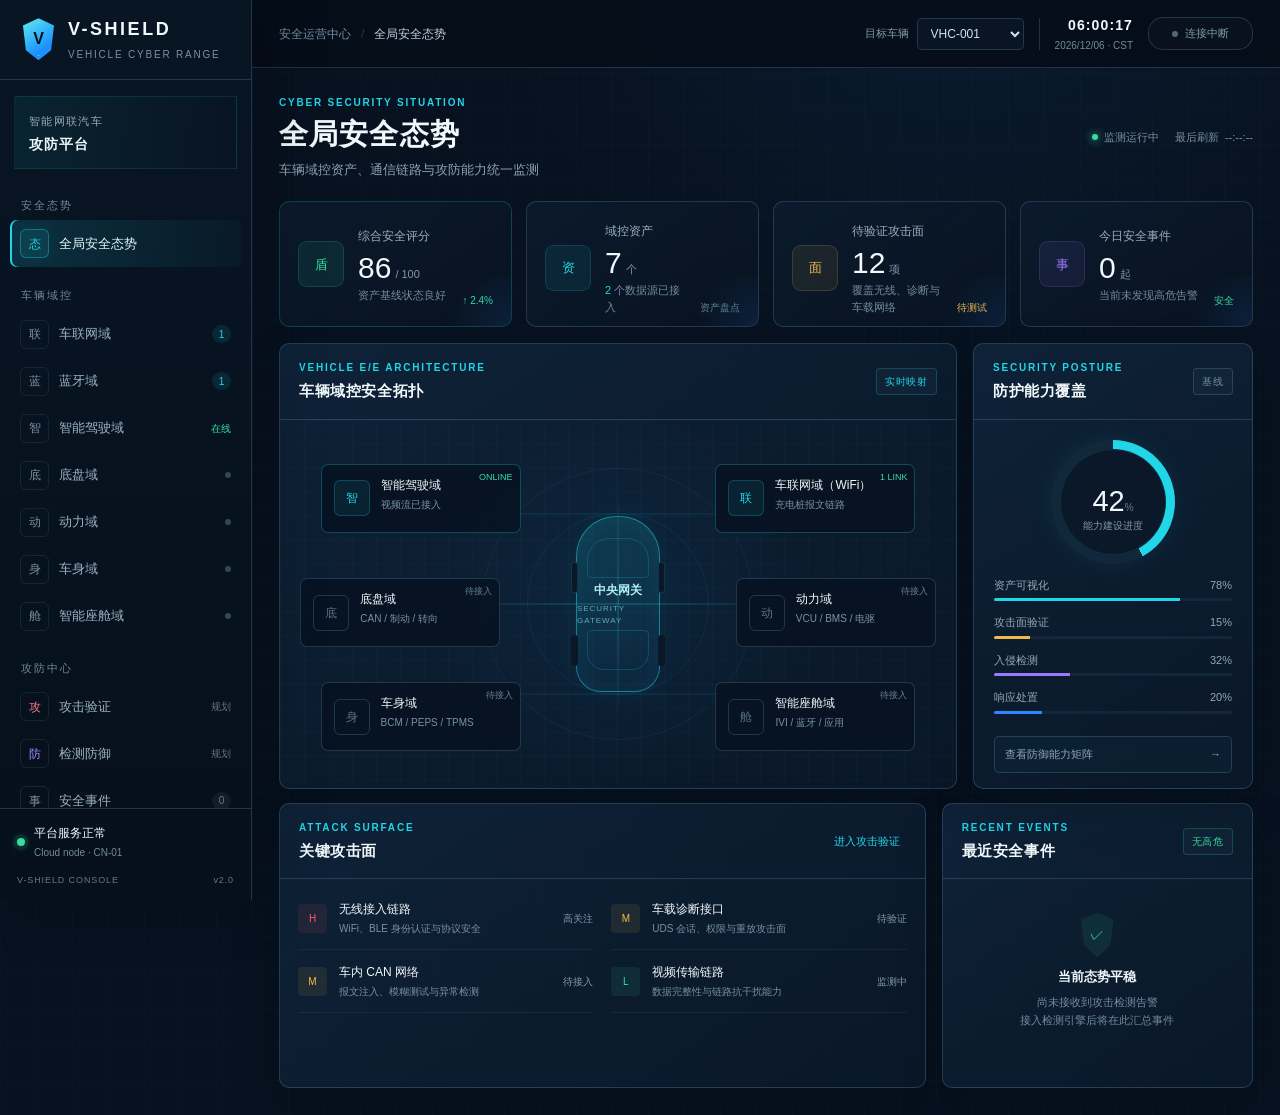
==== commit 7c74575c: "feat(wifi): add acknowledged pause and resume over board downlink" ====
--- a/static/index.html
+++ b/static/index.html
@@ -147,6 +147,10 @@
                 </div>
               </div>
             </article>
+            <article class="panel wifi-control-panel" aria-label="WiFi 报文发送控制">
+              <div><p class="eyebrow">WIFI SENDER CONTROL</p><h2>报文发送控制</h2><p id="wifiControlStatus" role="status" aria-live="polite">等待 WiFi 接收程序连接</p></div>
+              <div class="module-actions"><button class="primary-button" id="wifiPauseButton" type="button" disabled>暂停发送</button><button class="primary-button" id="wifiResumeButton" type="button" disabled>恢复发送</button></div>
+            </article>
             <article class="panel data-module wifi-module" aria-labelledby="wifiPacketTitle">
               <div class="module-head"><div class="module-ident wifi"><i>UDP</i><span><p class="eyebrow">FORWARDED WIFI PACKETS</p><h2 id="wifiPacketTitle">WiFi 充电报文</h2><small>保留原始文本、HEX 和最近接收记录</small></span></div><div class="module-actions"><button class="primary-button clear-wifi-button" id="wifiClearButton" type="button">清空本轮数据</button></div></div>
               <div class="telemetry-layout">
--- a/static/styles.css
+++ b/static/styles.css
@@ -534,3 +534,57 @@
 @media (max-width: 1180px) { .charge-stat-grid { grid-template-columns: repeat(3, 1fr); } }
 @media (max-width: 980px) { .charge-stat-grid { grid-template-columns: 1fr 1fr; }.charge-monitor-body { grid-template-columns: 1fr; gap: 22px; }.wifi-ids-alert { grid-template-columns: 46px 1fr; }.wifi-ids-alert-metrics { grid-column: 1 / -1; } }
 @media (max-width: 560px) { .charge-stat-grid { grid-template-columns: 1fr; }.charge-progress-label strong { font-size: 26px; }.charge-visual { transform: scale(.9); margin: -8px 0; }.wifi-ids-alert { grid-template-columns: 1fr; }.wifi-ids-alert-metrics { grid-template-columns: 1fr 1fr; }.wifi-ids-alert-icon { width: 40px; height: 40px; } }
+
+/* Bluetooth domain additions. */
+.bluetooth-page { width: 100%; }
+.bluetooth-module { margin-top: 0; }
+.primary-button.danger { color: #ffc4c8; border-color: rgba(255,93,104,.34); background: rgba(255,93,104,.1); }
+.bluetooth-packet-stats { grid-template-columns: repeat(4, 1fr); }
+.abnormal-packet-panel { margin: 0 14px 14px; overflow: hidden; border: 1px solid rgba(255,93,104,.22); border-radius: 7px; background: linear-gradient(100deg, rgba(255,93,104,.055), rgba(4,12,22,.42)); }
+.abnormal-packet-panel.active { border-color: rgba(255,93,104,.5); box-shadow: inset 3px 0 rgba(255,93,104,.75), 0 0 18px rgba(255,93,104,.05); }
+.abnormal-panel-head { min-height: 52px; display: flex; justify-content: space-between; align-items: center; padding: 10px 13px; border-bottom: 1px solid rgba(255,93,104,.14); }
+.abnormal-panel-head > div { display: flex; align-items: center; gap: 9px; }
+.abnormal-panel-head i { width: 27px; height: 27px; display: grid; place-items: center; border: 1px solid rgba(255,93,104,.34); border-radius: 50%; color: var(--red); background: rgba(255,93,104,.09); font-size: 12px; font-style: normal; font-weight: 700; }
+.abnormal-panel-head strong, .abnormal-panel-head small { display: block; }
+.abnormal-panel-head strong { color: #ffc6ca; font-size: 10px; }
+.abnormal-panel-head small { margin-top: 3px; color: #745963; font-size: 7px; }
+.abnormal-panel-head > span { color: #8b6269; font-size: 8px; }
+.abnormal-panel-head > span b { margin-left: 5px; color: var(--red); font-size: 14px; font-weight: 600; }
+.abnormal-history { max-height: 180px; overflow: auto; padding: 5px 13px 9px; }
+.abnormal-empty { min-height: 65px; display: grid; place-items: center; color: #694f59; font-size: 8px; }
+.abnormal-row { display: grid; grid-template-columns: 160px minmax(120px, 1fr) minmax(120px, .8fr); gap: 10px; align-items: center; min-height: 44px; padding: 7px 4px; border-bottom: 1px solid rgba(255,93,104,.1); }
+.abnormal-row:last-child { border-bottom: 0; }
+.abnormal-meta { min-width: 0; color: #8b656d; font-size: 7px; }
+.abnormal-meta b { display: block; margin-bottom: 4px; color: #e69ba2; font-size: 8px; font-weight: 500; }
+.abnormal-row code { min-width: 0; overflow: hidden; color: #ffc1c6; font: 9px Consolas, monospace; white-space: nowrap; text-overflow: ellipsis; }
+.abnormal-hex { min-width: 0; overflow: hidden; color: #77545d; font: 7px Consolas, monospace; white-space: nowrap; text-overflow: ellipsis; }
+.abnormal-hex span { margin-right: 6px; color: var(--red); }
+.bluetooth-control-group { display: flex; flex-direction: column; align-items: flex-end; gap: 4px; margin-right: 2px; }
+.bluetooth-control-group > small { min-height: 11px; color: var(--muted); font-size: 8px; white-space: nowrap; }
+.bluetooth-control-group > small.online { color: var(--green); }
+.bluetooth-control-group > small.pending { color: #f2cb72; }
+.bluetooth-control-group > small.error { color: #ff7b84; }
+.bluetooth-control-buttons { display: inline-flex; overflow: hidden; border: 1px solid var(--line); border-radius: 5px; }
+.bluetooth-control-button { min-width: 64px; height: 30px; border: 0; padding: 0 9px; color: #6f8799; background: rgba(255,255,255,.025); font-size: 8px; cursor: pointer; transition: .2s ease; }
+.bluetooth-control-button + .bluetooth-control-button { border-left: 1px solid var(--line); }
+.bluetooth-control-button.on:hover, .bluetooth-control-button.on.active { color: #082319; background: var(--green); }
+.bluetooth-control-button.off:hover, .bluetooth-control-button.off.active { color: #ffe0e2; background: rgba(255,93,104,.24); }
+.bluetooth-control-button:disabled { cursor: default; opacity: .5; }
+.bluetooth-control-button.active:disabled { opacity: 1; }
+
+@media (max-width: 680px) {
+  .bluetooth-control-group { align-items: stretch; width: 100%; }
+  .bluetooth-control-buttons { display: flex; }
+  .bluetooth-control-button { flex: 1; }
+  .module-actions { flex-wrap: wrap; }
+  .abnormal-row { grid-template-columns: 1fr; gap: 5px; }
+}
+:root { --wifi-control-muted: #8aa7ba; }
+.wifi-control-panel { display:flex; align-items:center; justify-content:space-between; gap:20px; padding:22px; margin-bottom:16px; }
+.wifi-control-panel h2 { font-size:18px; margin:5px 0 10px; }
+.wifi-control-panel small { color:var(--wifi-control-muted); }
+#wifiControlStatus { color:#49d8d4; margin:8px 0; }
+#wifiControlStatus[data-status="pending"] { color:#f7c568; }
+#wifiControlStatus[data-status="expired"] { color:#ff8299; }
+.wifi-control-panel button:disabled { opacity:.45; cursor:not-allowed; }
+@media(max-width:700px) { .wifi-control-panel { align-items:flex-start; flex-direction:column; } }
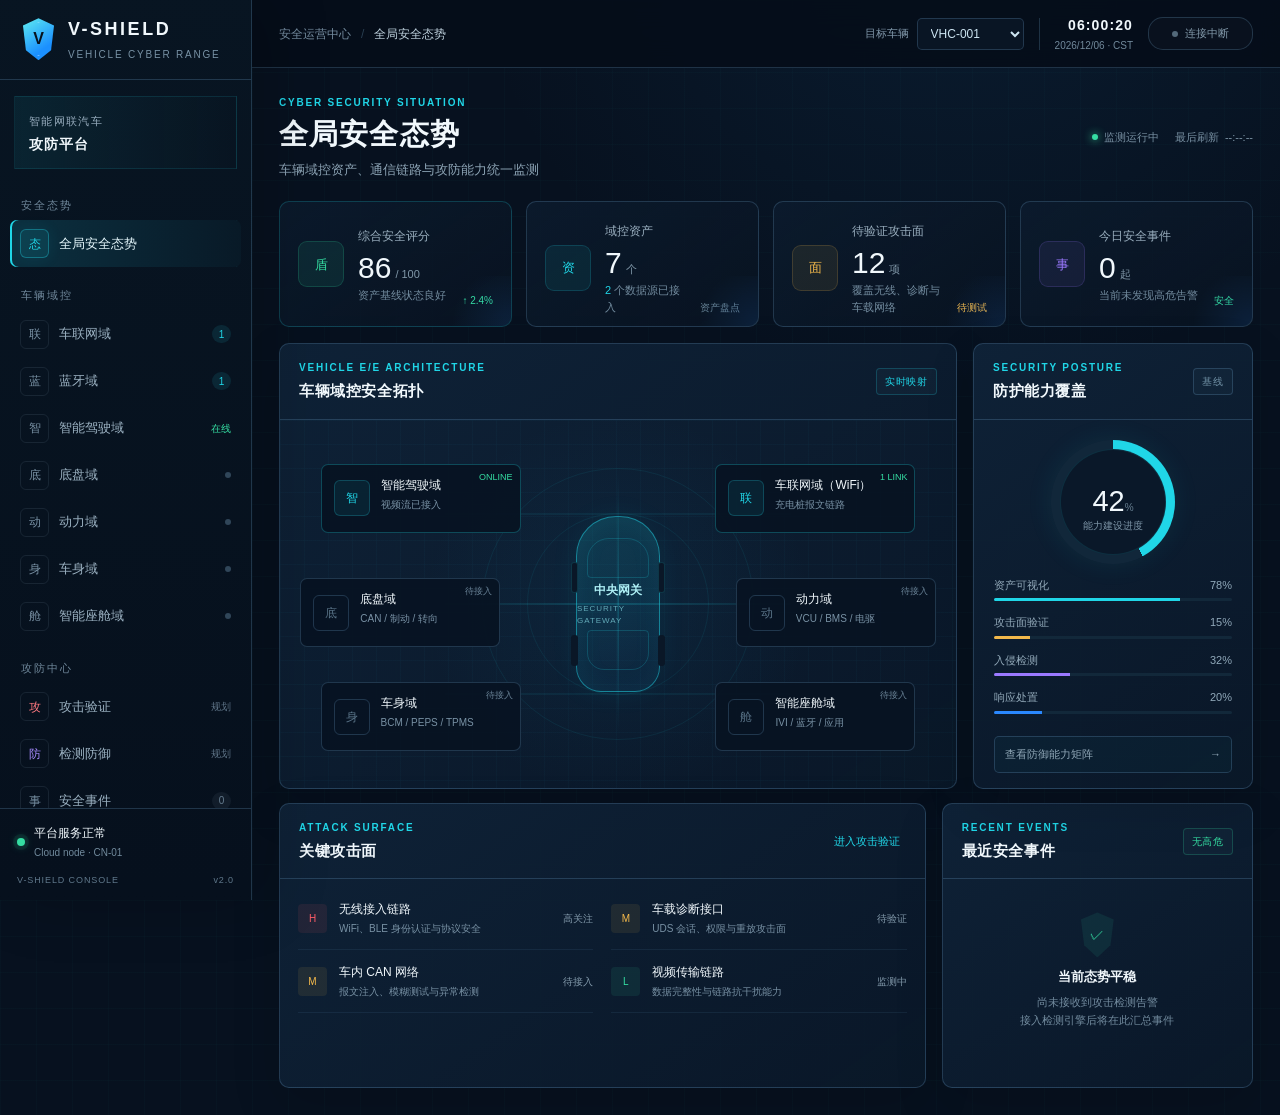
==== commit 16a212e3: "feat(wifi): add B-mode controls, traffic counters and IDS simulations" ====
--- a/static/index.html
+++ b/static/index.html
@@ -120,7 +120,8 @@
               <article><span>当前 SOC</span><strong id="chargeSocStat">--<small>%</small></strong><small>来自最新 WiFi 报文</small></article>
               <article><span>充电状态</span><strong id="chargeStateStat">等待启动</strong><small>CHARGING / FULL</small></article>
               <article><span>最新序号</span><strong id="chargeSeqStat">--</strong><small>严格递增校验</small></article>
-              <article><span>接收报文</span><strong id="wifiPacketCount">0</strong><small>累计 UDP 数据包</small></article>
+              <article><span>接收报文 RX</span><strong id="wifiPacketCount">0</strong><small>充电报文与状态回复</small></article>
+              <article><span>发送报文 TX</span><strong id="wifiTxCount">0</strong><small>已下发命令，包含重试</small></article>
               <article class="latency-stat"><span>端到端延迟（估算）</span><strong id="chargeLatencyStat">--<small>ms</small></strong><small id="chargeLatencyHint">等待带 TS 的报文</small></article>
             </div>
             <article class="panel charge-monitor" aria-labelledby="wifiTitle">
@@ -151,6 +152,11 @@
               <div><p class="eyebrow">WIFI SENDER CONTROL</p><h2>报文发送控制</h2><p id="wifiControlStatus" role="status" aria-live="polite">等待 WiFi 接收程序连接</p></div>
               <div class="module-actions"><button class="primary-button" id="wifiPauseButton" type="button" disabled>暂停发送</button><button class="primary-button" id="wifiResumeButton" type="button" disabled>恢复发送</button></div>
             </article>
+            <article class="panel wifi-attack-panel" aria-label="WiFi 攻击模拟">
+              <div><p class="eyebrow">ATTACK SIMULATION · B</p><h2>攻击模拟</h2><p id="wifiAttackStatus" role="status">正常发送 · 未启用攻击</p></div>
+              <div class="module-actions"><label><input type="radio" name="wifiAttack" value="soc" checked> SOC 突变</label><label><input type="radio" name="wifiAttack" value="flood"> DDoS 流量模拟</label><button class="primary-button danger" id="wifiAttackStart" type="button" disabled>开始攻击</button><button class="primary-button" id="wifiAttackStop" type="button" disabled>停止攻击</button></div>
+              <small>确认后约 2 秒开始；SOC 突变一次；流量模拟为 10 条/秒、持续 10 秒。</small>
+            </article>
             <article class="panel data-module wifi-module" aria-labelledby="wifiPacketTitle">
               <div class="module-head"><div class="module-ident wifi"><i>UDP</i><span><p class="eyebrow">FORWARDED WIFI PACKETS</p><h2 id="wifiPacketTitle">WiFi 充电报文</h2><small>保留原始文本、HEX 和最近接收记录</small></span></div><div class="module-actions"><button class="primary-button clear-wifi-button" id="wifiClearButton" type="button">清空本轮数据</button></div></div>
               <div class="telemetry-layout">
@@ -163,9 +169,9 @@
               <div class="wifi-ids-alert-copy"><p>WIFI CHARGING IDS</p><h2 id="wifiIdsAlertTitle">当前未发现 SOC 突变</h2><span id="wifiIdsAlertHint">持续对比每条充电报文与可信 SOC 变化趋势。</span></div>
               <div class="wifi-ids-alert-metrics">
                 <span>报文序号<strong id="wifiIdsSequence">----</strong></span>
-                <span>正常基线<strong id="wifiIdsBaseline">--%</strong></span>
-                <span>异常数值<strong id="wifiIdsObserved">--%</strong></span>
-                <span>变化幅度<strong id="wifiIdsDelta">--%</strong></span>
+                <span><span id="wifiIdsBaselineLabel">正常基线</span><strong id="wifiIdsBaseline">--%</strong></span>
+                <span><span id="wifiIdsObservedLabel">异常数值</span><strong id="wifiIdsObserved">--%</strong></span>
+                <span><span id="wifiIdsDeltaLabel">变化幅度</span><strong id="wifiIdsDelta">--%</strong></span>
                 <span>检测时间<strong id="wifiIdsTime">--:--:--</strong></span>
                 <span>本轮告警<strong id="wifiIdsCount">0</strong></span>
               </div>
--- a/static/styles.css
+++ b/static/styles.css
@@ -243,12 +243,28 @@
 .navigation-source-row i.online { background: var(--green); box-shadow: 0 0 8px var(--green); animation: pulse 1.8s infinite; }
 .navigation-source-row b { overflow: hidden; font-weight: 500; text-overflow: ellipsis; white-space: nowrap; }
 .navigation-source-row time { flex: 0 0 auto; font: 500 9px Consolas, monospace; }
-.vehicle-map-marker { position: relative; width: 26px; height: 26px; display: grid; place-items: center; }
-.vehicle-map-marker::before, .vehicle-map-marker::after { content: ""; position: absolute; border-radius: 50%; }
-.vehicle-map-marker::before { inset: 0; background: rgba(32,214,231,.18); animation: map-marker-pulse 1.8s infinite; }
-.vehicle-map-marker::after { inset: 7px; background: var(--cyan); border: 2px solid #e9fdff; box-shadow: 0 0 14px var(--cyan); }
-.vehicle-heading { position: absolute; left: 10px; top: -8px; width: 0; height: 0; border-left: 3px solid transparent; border-right: 3px solid transparent; border-bottom: 8px solid #e9fdff; transform-origin: 3px 21px; }
-@keyframes map-marker-pulse { 70%, 100% { transform: scale(1.8); opacity: 0; } }
+.vehicle-map-marker { position: relative; width: 34px; height: 34px; display: grid; place-items: center; filter: drop-shadow(0 2px 4px rgba(6,32,45,.42)); }
+.vehicle-map-marker::before { content: ""; position: absolute; inset: 3px; border: 1px solid rgba(32,214,231,.7); border-radius: 50%; background: rgba(32,214,231,.16); animation: map-marker-pulse 1.8s infinite; }
+.vehicle-heading { position: relative; z-index: 1; width: 24px; height: 34px; overflow: visible; transform-origin: 50% 50%; transition: transform .25s ease; }
+.vehicle-marker-wheel { fill: #173240; stroke: #e9fdff; stroke-width: .7; }
+.vehicle-marker-body { fill: #16cfe1; stroke: #fff; stroke-width: 1.3; }
+.vehicle-marker-glass { fill: #124c67; stroke: rgba(255,255,255,.75); stroke-width: .7; }
+.vehicle-marker-cabin { fill: #0e91ae; stroke: rgba(255,255,255,.55); stroke-width: .65; }
+.vehicle-marker-light { fill: #fff6b3; filter: drop-shadow(0 0 2px #fff); }
+.vehicle-map-marker.demo-navigation-car { width: 32px; height: 56px; filter: drop-shadow(0 3px 4px rgba(12,26,35,.46)); }
+.vehicle-map-marker.demo-navigation-car::before { inset: 9px -3px; border-color: rgba(64,154,255,.38); background: rgba(73,166,255,.1); animation: demo-car-halo 2s ease-out infinite; }
+.demo-car-svg { width: 32px; height: 56px; }
+.demo-car-shadow { fill: rgba(7,18,28,.38); filter: blur(2.2px); transform: translateY(1px); }
+.demo-car-body { fill: url(#demo-car-body); stroke: #717c85; stroke-width: 1; }
+.demo-car-hood { fill: url(#demo-car-roof); stroke: rgba(91,103,112,.72); stroke-width: .65; }
+.demo-car-windshield { fill: url(#demo-car-glass); stroke: #bac4cb; stroke-width: .8; }
+.demo-car-roof { fill: url(#demo-car-roof); stroke: #7d8992; stroke-width: .8; }
+.demo-car-rear-glass { fill: url(#demo-car-glass); stroke: #aeb9c1; stroke-width: .7; }
+.demo-car-highlight { fill: none; stroke: rgba(255,255,255,.92); stroke-width: 1.1; stroke-linecap: round; }
+.demo-car-headlight { fill: #fffbd2; filter: drop-shadow(0 0 2px #fff); }
+.demo-car-rear-trim { fill: #aeb8c0; stroke: rgba(255,255,255,.72); stroke-width: .45; }
+@keyframes map-marker-pulse { 70%, 100% { transform: scale(1.55); opacity: 0; } }
+@keyframes demo-car-halo { 70%, 100% { transform: scale(1.45); opacity: 0; } }
 
 .asset-status b { font-size: 14px; }.asset-status small { color: #7b93a5; font-size: 11px; }.asset-status em { color: #839bad; font-size: 10px; }
 .domain-fields > div { min-height: 68px; padding: 12px; }.domain-fields span { color: #7e96a8; font-size: 10px; }.domain-fields b { color: #b3c5d1; font-size: 13px; }
@@ -312,9 +328,39 @@
 .body-action-grid button > span { align-self: end; font-size: 11px; font-weight: 600; }
 .body-action-grid button > small { align-self: start; color: #668195; font-size: 8px; }
 .body-action-grid button.loading > i { animation: radar .8s linear infinite; }
+.body-intrusion-panel { margin-top: 14px; overflow: hidden; border-color: rgba(255,100,124,.22); }
+.body-intrusion-panel .tag.danger { color: #ff8da0; border-color: rgba(255,100,124,.32); background: rgba(255,100,124,.08); }
+.body-intrusion-content { display: grid; grid-template-columns: minmax(210px,.8fr) minmax(480px,1.6fr); gap: 14px 22px; align-items: center; padding: 15px 16px 17px; }
+.body-intrusion-copy b, .body-intrusion-copy small { display: block; }
+.body-intrusion-copy b { color: #ff93a5; font-size: 11px; }
+.body-intrusion-copy small { margin-top: 6px; color: #70889a; font-size: 9px; line-height: 1.6; }
+.body-intrusion-actions { display: grid; grid-template-columns: 1fr; gap: 8px; }
+.body-intrusion-actions button { min-height: 58px; display: grid; grid-template-columns: 28px 1fr; grid-template-rows: 1fr 1fr; align-items: center; gap: 0 8px; padding: 8px 10px; color: #e8c4ca; border: 1px solid rgba(255,100,124,.22); border-radius: 7px; background: rgba(56,10,23,.24); text-align: left; cursor: pointer; transition: border-color .18s,background .18s,transform .18s; }
+.body-intrusion-actions button:hover { border-color: rgba(255,100,124,.58); background: rgba(255,100,124,.10); transform: translateY(-1px); }
+.body-intrusion-actions button:disabled { opacity: .55; cursor: wait; transform: none; }
+.body-intrusion-actions button > i { grid-row: 1 / 3; width: 26px; height: 26px; display: grid; place-items: center; color: #ff647c; border: 1px solid rgba(255,100,124,.42); border-radius: 50%; font-size: 11px; font-style: normal; font-weight: 700; }
+.body-intrusion-actions button > span { align-self: end; font-size: 10px; font-weight: 600; }
+.body-intrusion-actions button > small { align-self: start; color: #8f6972; font-size: 8px; }
+.body-intrusion-actions button.loading > i { animation: pulse 1s infinite; }
+.body-intrusion-latest { grid-column: 1 / -1; min-height: 28px; display: flex; align-items: center; padding: 0 10px; color: #765b63; border-left: 2px solid rgba(255,100,124,.18); background: rgba(255,100,124,.025); font-size: 9px; }
+.body-intrusion-latest.active { color: #ff8da0; border-left-color: #ff647c; background: rgba(255,100,124,.07); }
+.body-intrusion-latest.pending { color: var(--amber); border-left-color: var(--amber); background: rgba(242,184,75,.06); }
+.body-intrusion-panel .tag.danger.online { color: var(--green); border-color: rgba(53,221,162,.4); background: rgba(53,221,162,.08); }
+.body-intrusion-detail { grid-column: 1 / -1; display: grid; grid-template-columns: repeat(2,minmax(0,1fr)); gap: 8px; }
+.body-intrusion-detail[hidden] { display: none; }
+.body-intrusion-detail > div { min-width: 0; padding: 10px 12px; border: 1px solid rgba(255,100,124,.15); border-radius: 6px; background: rgba(255,100,124,.035); }
+.body-intrusion-detail span, .body-intrusion-detail b, .body-intrusion-detail code { display: block; }
+.body-intrusion-detail span { color: #8d6a73; font-size: 8px; }
+.body-intrusion-detail b, .body-intrusion-detail code { margin-top: 5px; overflow-wrap: anywhere; color: #efbec7; font-size: 9px; font-weight: 500; }
+.body-intrusion-detail code { font-family: Consolas,monospace; }
+.body-intrusion-detail mark { padding: 1px 3px; color: #fff; border-radius: 3px; background: #d92e4d; }
 .tag.event-active { color: var(--green); border-color: rgba(53,221,162,.42); background: rgba(53,221,162,.09); }
 .body-live-badge { display: inline-flex; align-items: center; gap: 6px; color: var(--green); font-size: 9px; letter-spacing: .12em; }
 .body-live-badge i { width: 6px; height: 6px; border-radius: 50%; background: var(--green); box-shadow: 0 0 8px var(--green); animation: pulse 1.8s infinite; }
+.body-protocol-summary.intrusion { border-color: rgba(255,100,124,.55); box-shadow: inset 0 0 34px rgba(255,100,124,.055); }
+.body-protocol-summary.intrusion [data-body-protocol="can_id"], .body-protocol-summary.intrusion [data-body-protocol="frame_name"] { color: #ff647c; }
+.body-live-badge.intrusion { color: #ff647c; }
+.body-live-badge.intrusion i { background: #ff647c; box-shadow: 0 0 9px #ff647c; }
 .body-protocol-kpis { display: grid; grid-template-columns: 1fr 1fr; gap: 8px; padding: 14px 16px 10px; }
 .body-protocol-kpis > div { min-height: 74px; padding: 12px; border: 1px solid rgba(111,171,219,.1); border-radius: 7px; background: var(--body-surface); }
 .body-protocol-kpis span, .body-protocol-kpis strong, .body-protocol-kpis small { display: block; }
@@ -433,6 +479,8 @@
 .body-frame-row.head { min-height: 36px; color: #5f7b8f; background: rgba(7,20,34,.52); font-size: 8px; letter-spacing: .05em; }
 .body-frame-row.test { box-shadow: inset 2px 0 rgba(32,214,231,.35); }
 .body-frame-row.invalid { box-shadow: inset 2px 0 rgba(255,100,124,.5); background: rgba(255,100,124,.025); }
+.body-frame-row.intrusion { color: #ffd8df; box-shadow: inset 3px 0 #ff4f6d; background: linear-gradient(90deg,rgba(255,50,82,.16),rgba(255,50,82,.045)); }
+.body-frame-row.intrusion b, .body-frame-row.intrusion code, .body-frame-row.intrusion small, .body-frame-row.intrusion .body-latency { color: #ff7189; }
 .body-frame-row span, .body-frame-row b, .body-frame-row small { min-width: 0; display: block; }
 .body-frame-row b { overflow: hidden; color: #b8ccd8; font-size: 9px; font-weight: 500; text-overflow: ellipsis; white-space: nowrap; }
 .body-frame-row small { margin-top: 4px; overflow: hidden; color: #607c90; font-size: 8px; text-overflow: ellipsis; white-space: nowrap; }
@@ -456,7 +504,7 @@
 }
 @media (max-width: 680px) {
   .workspace { padding: 16px 11px; }.topbar { padding: 0 10px; }.breadcrumb span, .breadcrumb i, .top-clock, .vehicle-picker > span { display: none; }.top-actions { gap: 7px; }.connection-pill { min-width: 30px; padding: 0 8px; }.connection-pill #connectionText { display: none; }.page-heading { flex-direction: column; }.heading-meta, .domain-summary, .notice-pill { align-self: flex-start; }.kpi-grid, .overview-bottom, .domain-stat-grid, .defense-kpis, .scenario-grid { grid-template-columns: 1fr; }.topology-map { height: 570px; }.vehicle-core { top: 50%; transform: translate(-50%,-50%) scale(.85); }.domain-node { width: calc(50% - 18px); }.node-adas, .node-chassis, .node-body { left: 10px; }.node-telematics, .node-power, .node-cockpit { right: 10px; }.node-adas, .node-telematics { top: 7%; }.node-chassis, .node-power { top: 44%; }.node-body, .node-cockpit { bottom: 7%; }.surface-list { grid-template-columns: 1fr; }.metrics-column { grid-template-columns: 1fr 1fr; }.video-stage { min-height: 0; }.telemetry-layout { padding: 9px; }.module-head { align-items: flex-start; flex-direction: column; }.module-actions { width: 100%; justify-content: space-between; }.packet-stats { grid-template-columns: 1fr 1fr; }.history-row { grid-template-columns: 32px 68px 1fr 34px; }.history-source { display: none; }.matrix-table { overflow-x: auto; }.matrix-row { min-width: 620px; }.event-toolbar { align-items: stretch; flex-direction: column; gap: 8px; }.fake-search { width: 100%; }.event-table-head { min-width: 680px; }.event-table { overflow-x: auto; }.event-table-empty { min-width: 680px; }.location-title { align-items: flex-start; gap: 9px; flex-direction: column; padding-top: 13px; padding-bottom: 13px; }.location-title-meta { width: 100%; justify-content: space-between; }.map-shell { min-height: 300px; }.driving-telemetry { padding: 16px; }.speed-ring { width: 100px; height: 100px; flex-basis: 100px; }.speed-ring::before { width: 86px; height: 86px; }.speed-ring strong { font-size: 29px; }.location-data-grid { gap: 6px; }.location-data-grid > div { padding: 10px; }
-  .body-controller-identity { padding: 17px; }.body-controller-identity > i { width: 58px; height: 58px; flex-basis: 58px; font-size: 14px; }.body-controller-metrics { grid-template-columns: 1fr 1fr; padding: 10px; }.body-metric-card { min-height: 112px; padding: 12px; }.body-action-grid { grid-template-columns: 1fr 1fr; }.body-protocol-kpis { grid-template-columns: 1fr 1fr; }.body-link-grid { grid-template-columns: 1fr 1fr; }.body-door-stage { min-height: 570px; grid-template-columns: 1fr 1fr; grid-template-rows: 250px 1fr 1fr; grid-template-areas: "car car" "fl fr" "rl rr"; gap: 10px; padding: 13px; }.body-car-model { transform: scale(.82); }.body-door-card { min-height: 72px; padding: 11px; }.body-door-card::after { display: none; }.body-door-card b { font-size: 11px; }.body-door-card em { min-width: 38px; }.body-light-grid { grid-template-columns: 1fr; }.body-light-item.hazard { grid-column: auto; }
+  .body-controller-identity { padding: 17px; }.body-controller-identity > i { width: 58px; height: 58px; flex-basis: 58px; font-size: 14px; }.body-controller-metrics { grid-template-columns: 1fr 1fr; padding: 10px; }.body-metric-card { min-height: 112px; padding: 12px; }.body-action-grid { grid-template-columns: 1fr 1fr; }.body-intrusion-content, .body-intrusion-detail { grid-template-columns: 1fr; }.body-intrusion-actions { grid-template-columns: 1fr; }.body-protocol-kpis { grid-template-columns: 1fr 1fr; }.body-link-grid { grid-template-columns: 1fr 1fr; }.body-door-stage { min-height: 570px; grid-template-columns: 1fr 1fr; grid-template-rows: 250px 1fr 1fr; grid-template-areas: "car car" "fl fr" "rl rr"; gap: 10px; padding: 13px; }.body-car-model { transform: scale(.82); }.body-door-card { min-height: 72px; padding: 11px; }.body-door-card::after { display: none; }.body-door-card b { font-size: 11px; }.body-door-card em { min-width: 38px; }.body-light-grid { grid-template-columns: 1fr; }.body-light-item.hazard { grid-column: auto; }
 }
 @media (prefers-reduced-motion: reduce) { *, *::before, *::after { animation-duration: .01ms !important; animation-iteration-count: 1 !important; transition-duration: .01ms !important; } }
 
@@ -580,6 +628,14 @@
   .abnormal-row { grid-template-columns: 1fr; gap: 5px; }
 }
 :root { --wifi-control-muted: #8aa7ba; }
+.charge-page .charge-stat-grid { grid-template-columns:repeat(6,minmax(0,1fr)); }
+.wifi-attack-panel { padding:22px; margin-bottom:16px; display:flex; flex-wrap:wrap; gap:18px; align-items:center; justify-content:space-between; }
+.wifi-attack-panel h2 { font-size:18px; margin:5px 0 10px; }
+.wifi-attack-panel small { flex-basis:100%; color:var(--wifi-control-muted); }
+.wifi-attack-panel label { display:flex; align-items:center; gap:6px; cursor:pointer; }
+.wifi-attack-panel button:disabled { opacity:.45; cursor:not-allowed; }
+@media(max-width:1000px) { .charge-page .charge-stat-grid { grid-template-columns:repeat(3,minmax(0,1fr)); } }
+@media(max-width:600px) { .charge-page .charge-stat-grid { grid-template-columns:repeat(2,minmax(0,1fr)); } }
 .wifi-control-panel { display:flex; align-items:center; justify-content:space-between; gap:20px; padding:22px; margin-bottom:16px; }
 .wifi-control-panel h2 { font-size:18px; margin:5px 0 10px; }
 .wifi-control-panel small { color:var(--wifi-control-muted); }
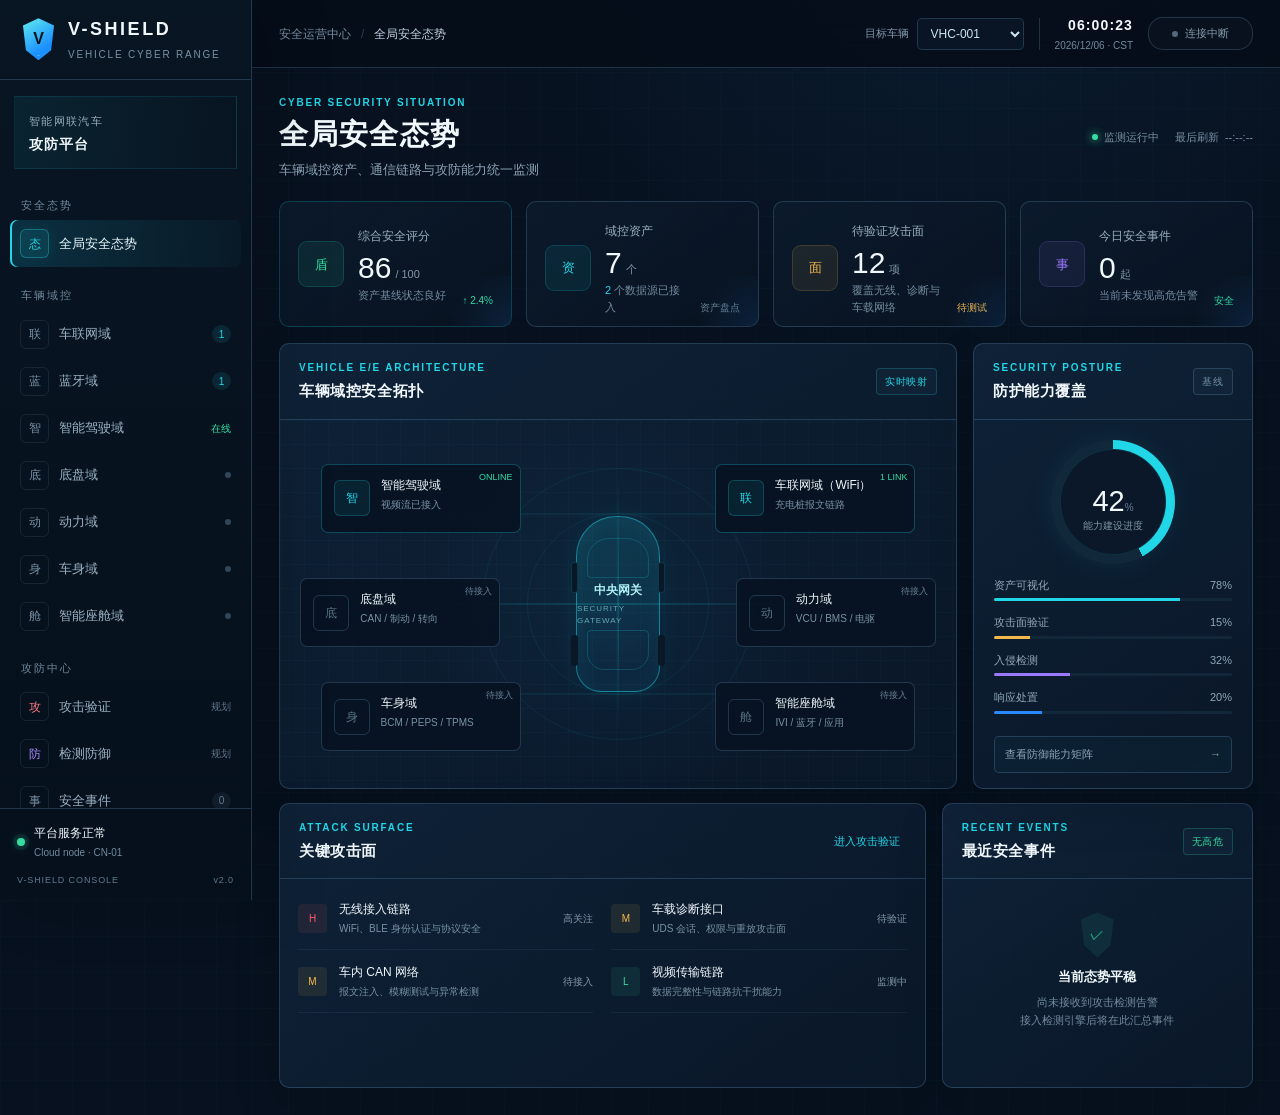
==== commit 88426dc4: "fix(wifi): keep charging controls responsive during ACK failures" ====
--- a/static/index.html
+++ b/static/index.html
@@ -120,8 +120,8 @@
               <article><span>当前 SOC</span><strong id="chargeSocStat">--<small>%</small></strong><small>来自最新 WiFi 报文</small></article>
               <article><span>充电状态</span><strong id="chargeStateStat">等待启动</strong><small>CHARGING / FULL</small></article>
               <article><span>最新序号</span><strong id="chargeSeqStat">--</strong><small>严格递增校验</small></article>
-              <article><span>接收报文 RX</span><strong id="wifiPacketCount">0</strong><small>充电报文与状态回复</small></article>
-              <article><span>发送报文 TX</span><strong id="wifiTxCount">0</strong><small>已下发命令，包含重试</small></article>
+              <article><span>充电报文 RX</span><strong id="wifiPacketCount">0</strong><small>有效充电数据</small></article>
+              <article><span>控制 TX / RX</span><strong id="wifiTxCount">0 / 0</strong><small>下发命令 / 收到回复</small></article>
               <article class="latency-stat"><span>端到端延迟（估算）</span><strong id="chargeLatencyStat">--<small>ms</small></strong><small id="chargeLatencyHint">等待带 TS 的报文</small></article>
             </div>
             <article class="panel charge-monitor" aria-labelledby="wifiTitle">
@@ -149,8 +149,8 @@
               </div>
             </article>
             <article class="panel wifi-control-panel" aria-label="WiFi 报文发送控制">
-              <div><p class="eyebrow">WIFI SENDER CONTROL</p><h2>报文发送控制</h2><p id="wifiControlStatus" role="status" aria-live="polite">等待 WiFi 接收程序连接</p></div>
-              <div class="module-actions"><button class="primary-button" id="wifiPauseButton" type="button" disabled>暂停发送</button><button class="primary-button" id="wifiResumeButton" type="button" disabled>恢复发送</button></div>
+              <div><p class="eyebrow">WIFI SENDER CONTROL</p><h2>充电控制</h2><p id="wifiControlStatus" role="status" aria-live="polite">等待状态确认</p><p id="wifiControlLink">等待控制连接</p><p id="wifiControlOperation"></p></div>
+              <div class="module-actions"><button class="primary-button" id="wifiPauseButton" type="button" disabled>暂停充电</button><button class="primary-button" id="wifiResumeButton" type="button" disabled>恢复充电</button></div>
             </article>
             <article class="panel wifi-attack-panel" aria-label="WiFi 攻击模拟">
               <div><p class="eyebrow">ATTACK SIMULATION · B</p><h2>攻击模拟</h2><p id="wifiAttackStatus" role="status">正常发送 · 未启用攻击</p></div>
@@ -163,6 +163,10 @@
                 <div class="latest-packet"><span class="label">最新报文</span><strong id="wifiText">尚未收到 WiFi 数据</strong><div class="packet-stats"><span>序号 <b id="wifiSeq">—</b></span><span>状态 <b id="wifiState">—</b></span><span>时间 <b id="wifiTime">—</b></span><span>延迟 <b id="wifiLatency">—</b></span></div><div class="hex-view blue"><span>HEX</span><code id="wifiHex">—</code></div></div>
                 <div class="packet-history"><div class="history-head"><span>最近报文</span><small>最多显示 8 条</small></div><div id="wifiHistory" class="history-list"><div class="history-empty">等待 WiFi 充电报文…</div></div></div>
               </div>
+            </article>
+            <article class="panel data-module wifi-module" aria-labelledby="wifiControlHistoryTitle">
+              <div class="module-head"><div class="module-ident wifi"><i>CTRL</i><span><h2 id="wifiControlHistoryTitle">控制报文 TX / RX</h2><small>状态查询和命令确认在此记录</small></span></div></div>
+              <div class="packet-history"><div id="wifiControlHistory" class="history-list"></div></div>
             </article>
             <article class="wifi-ids-alert idle" id="wifiIdsAlert" aria-live="polite">
               <div class="wifi-ids-alert-icon" id="wifiIdsAlertIcon">✓</div>
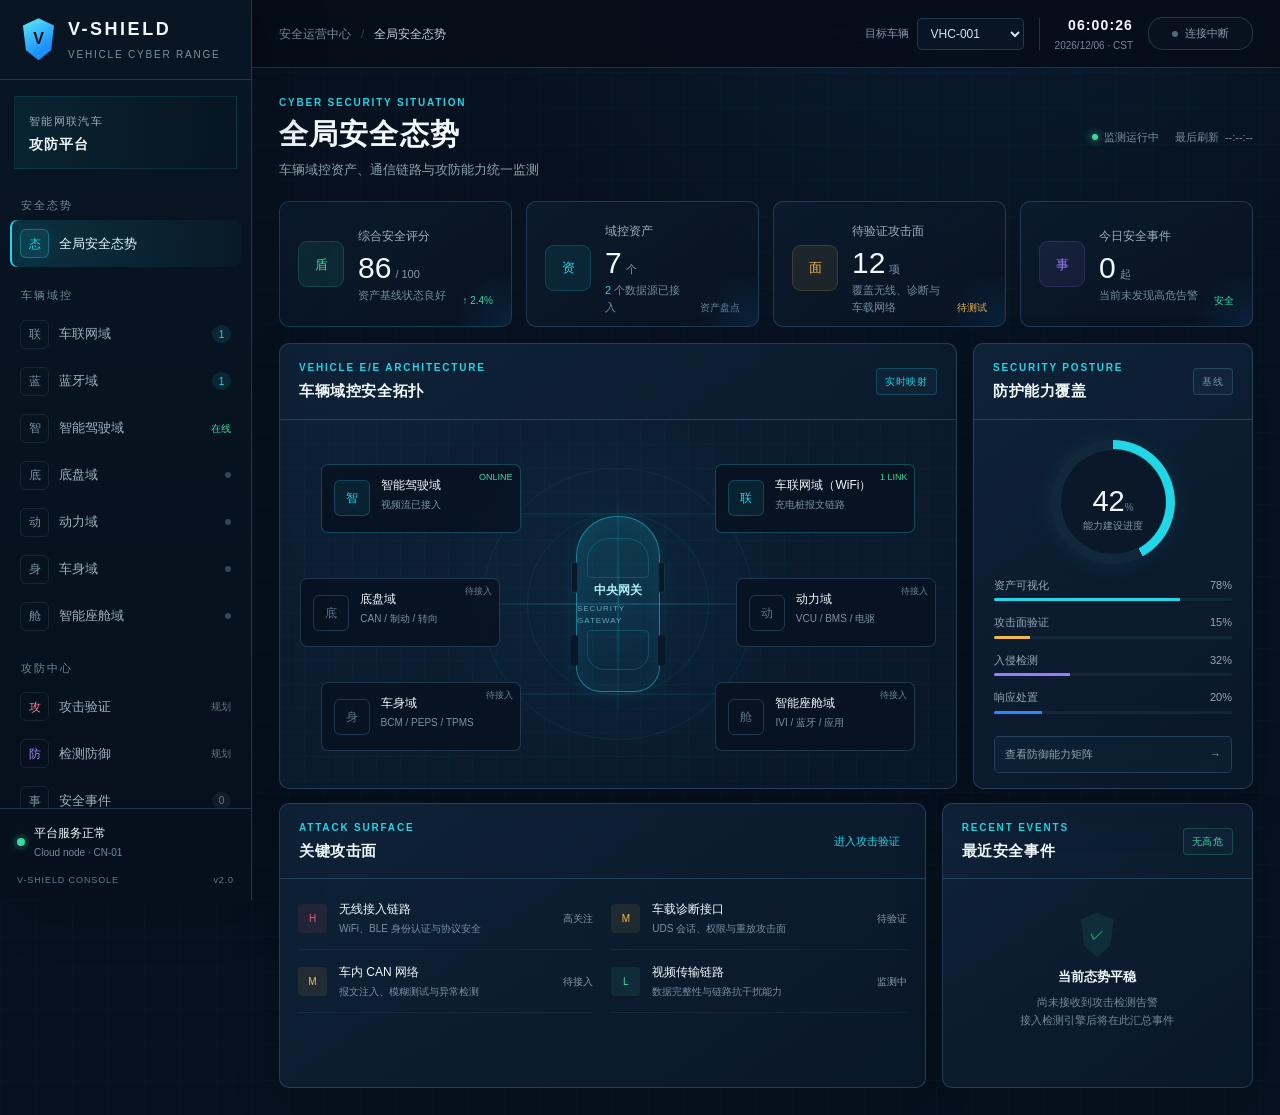
==== commit c556f424: "feat(bluetooth): show confirmed TX and RX traffic in cloud" ====
--- a/static/index.html
+++ b/static/index.html
@@ -200,9 +200,15 @@
                   <button class="primary-button danger" id="bluetoothAnomalyTestButton" type="button">生成异常测试</button>
                 </div>
               </div>
+              <div class="bluetooth-message-bar">
+                <label for="bluetoothMessageText">云端下发报文（TX）</label>
+                <input id="bluetoothMessageText" type="text" maxlength="64" placeholder="输入要发到笔记本窗口的内容（最多 64 字节）" autocomplete="off">
+                <button class="primary-button blue" id="bluetoothMessageButton" type="button" disabled>发送报文</button>
+                <small id="bluetoothMessageStatus">等待蓝牙控制链路连接</small>
+              </div>
               <div class="telemetry-layout">
                 <div class="latest-packet"><span class="label">最新报文</span><strong id="bluetoothText">尚未收到蓝牙数据</strong><div class="packet-stats bluetooth-packet-stats"><span>累计 <b id="bluetoothPacketCount">0</b></span><span>RSSI <b id="bluetoothRssi">—</b></span><span>时间 <b id="bluetoothTime">—</b></span><span>链路延迟（估算） <b id="bluetoothLatency">待时间同步</b></span></div><div class="hex-view"><span>HEX</span><code id="bluetoothHex">—</code></div></div>
-                <div class="packet-history"><div class="history-head"><span>最近报文</span><small>最多显示 8 条</small></div><div id="bluetoothHistory" class="history-list"><div class="history-empty">等待蓝牙模块发送数据…</div></div></div>
+                <div class="packet-history"><div class="history-head"><span>最近收发报文（RX / TX）</span><small>最多显示 8 条</small></div><div id="bluetoothHistory" class="history-list"><div class="history-empty">等待蓝牙模块发送数据…</div></div></div>
               </div>
               <div class="abnormal-packet-panel" id="bluetoothAbnormalPanel">
                 <div class="abnormal-panel-head"><div><i>!</i><span><strong>异常报文监测</strong><small>S32K344 异常数据独立记录</small></span></div><span>异常累计 <b id="bluetoothAbnormalCount">0</b></span></div>
--- a/static/styles.css
+++ b/static/styles.css
@@ -334,7 +334,12 @@
 .body-intrusion-copy b, .body-intrusion-copy small { display: block; }
 .body-intrusion-copy b { color: #ff93a5; font-size: 11px; }
 .body-intrusion-copy small { margin-top: 6px; color: #70889a; font-size: 9px; line-height: 1.6; }
-.body-intrusion-actions { display: grid; grid-template-columns: 1fr; gap: 8px; }
+.body-intrusion-actions { display: grid; grid-template-columns: minmax(190px,.8fr) minmax(260px,1.2fr); gap: 8px; }
+.body-intrusion-type-picker { min-height: 58px; display: grid; align-content: center; gap: 6px; padding: 8px 10px; border: 1px solid rgba(255,100,124,.18); border-radius: 7px; background: rgba(56,10,23,.16); }
+.body-intrusion-type-picker > span { color: #8f6972; font-size: 8px; }
+.body-intrusion-type-picker select { min-width: 0; width: 100%; padding: 5px 7px; color: #efbec7; border: 1px solid rgba(255,100,124,.24); border-radius: 4px; outline: 0; background: #101b2b; font-size: 9px; }
+.body-intrusion-type-picker select:focus { border-color: rgba(255,100,124,.58); }
+.body-intrusion-type-picker select:disabled { opacity: .55; }
 .body-intrusion-actions button { min-height: 58px; display: grid; grid-template-columns: 28px 1fr; grid-template-rows: 1fr 1fr; align-items: center; gap: 0 8px; padding: 8px 10px; color: #e8c4ca; border: 1px solid rgba(255,100,124,.22); border-radius: 7px; background: rgba(56,10,23,.24); text-align: left; cursor: pointer; transition: border-color .18s,background .18s,transform .18s; }
 .body-intrusion-actions button:hover { border-color: rgba(255,100,124,.58); background: rgba(255,100,124,.10); transform: translateY(-1px); }
 .body-intrusion-actions button:disabled { opacity: .55; cursor: wait; transform: none; }
@@ -619,6 +624,15 @@
 .bluetooth-control-button.off:hover, .bluetooth-control-button.off.active { color: #ffe0e2; background: rgba(255,93,104,.24); }
 .bluetooth-control-button:disabled { cursor: default; opacity: .5; }
 .bluetooth-control-button.active:disabled { opacity: 1; }
+.bluetooth-message-bar { display: flex; align-items: center; flex-wrap: wrap; gap: 9px; padding: 10px 17px; border-bottom: 1px solid var(--line); }
+.bluetooth-message-bar label { color: #a9c3d4; font-size: 10px; white-space: nowrap; }
+.bluetooth-message-bar input { flex: 1 1 250px; min-width: 150px; height: 30px; padding: 0 10px; border: 1px solid var(--line); border-radius: 5px; outline: none; color: #d9eaf2; background: rgba(4,12,22,.45); font-size: 10px; }
+.bluetooth-message-bar input:focus { border-color: var(--cyan); }
+.bluetooth-message-bar small { color: #7f99a9; font-size: 9px; }
+.bluetooth-traffic-row .bluetooth-direction { display: inline-block; width: fit-content; padding: 2px 5px; border-radius: 3px; font-weight: 700; }
+.bluetooth-traffic-row.rx .bluetooth-direction { color: #80e5ed; background: rgba(32,214,231,.12); }
+.bluetooth-traffic-row.tx .bluetooth-direction { color: #dbc4ff; background: rgba(155,121,255,.2); }
+.bluetooth-traffic-row.tx code { color: #e2d0ff; }
 
 @media (max-width: 680px) {
   .bluetooth-control-group { align-items: stretch; width: 100%; }
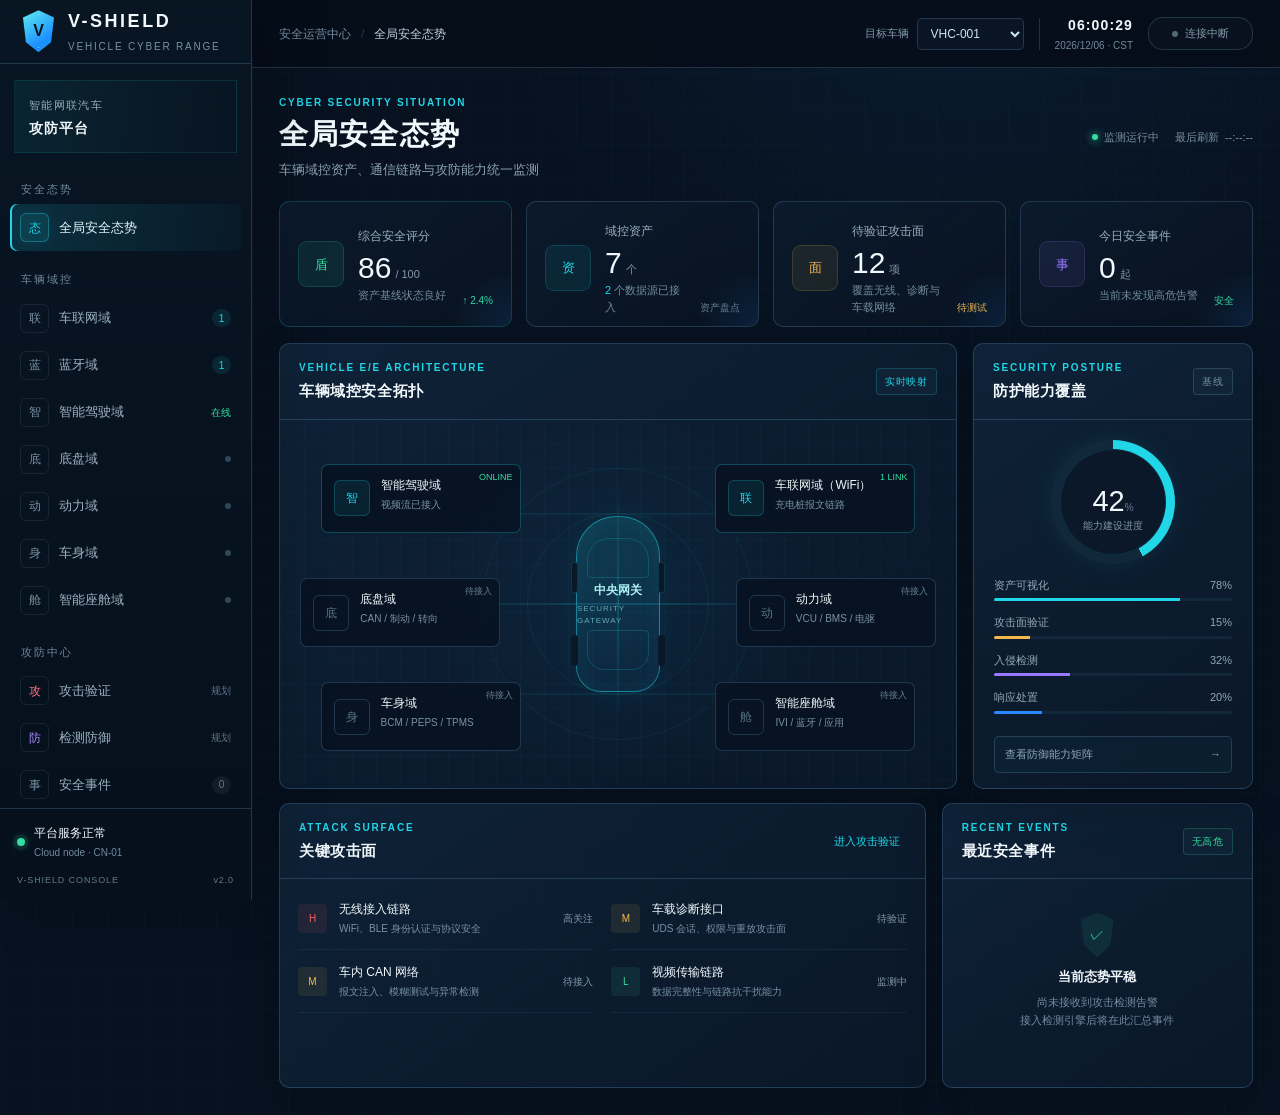
==== commit 2d9da695: "feat(test-tools): 新增为辰蓝牙，wifi,web测试工具" ====
--- a/static/index.html
+++ b/static/index.html
@@ -36,6 +36,11 @@
           <button class="side-link" data-view="attack"><i class="attack-icon">攻</i><span>攻击验证</span><em class="nav-state plan">规划</em></button>
           <button class="side-link" data-view="defense"><i class="defense-icon">防</i><span>检测防御</span><em class="nav-state plan">规划</em></button>
           <button class="side-link" data-view="events"><i>事</i><span>安全事件</span><em class="nav-count muted">0</em></button>
+
+          <p class="nav-section-title">测试工具</p>
+          <button class="side-link external-link" data-view="tools" title="在右侧内容区内嵌打开蓝牙测试工具"><i>具</i><span>蓝牙测试工具</span></button>
+          <button class="side-link external-link" data-view="tools-wifi" title="在右侧内容区内嵌打开 WIFI 测试工具"><i>W</i><span>WIFI测试工具</span></button>
+          <button class="side-link external-link" data-view="tools-webscan" title="在右侧内容区内嵌打开 Web 扫描工具"><i>扫</i><span>Web扫描工具</span></button>
         </nav>
 
         <div class="sidebar-foot">
@@ -120,8 +125,7 @@
               <article><span>当前 SOC</span><strong id="chargeSocStat">--<small>%</small></strong><small>来自最新 WiFi 报文</small></article>
               <article><span>充电状态</span><strong id="chargeStateStat">等待启动</strong><small>CHARGING / FULL</small></article>
               <article><span>最新序号</span><strong id="chargeSeqStat">--</strong><small>严格递增校验</small></article>
-              <article><span>充电报文 RX</span><strong id="wifiPacketCount">0</strong><small>有效充电数据</small></article>
-              <article><span>控制 TX / RX</span><strong id="wifiTxCount">0 / 0</strong><small>下发命令 / 收到回复</small></article>
+              <article><span>接收报文</span><strong id="wifiPacketCount">0</strong><small>累计 UDP 数据包</small></article>
               <article class="latency-stat"><span>端到端延迟（估算）</span><strong id="chargeLatencyStat">--<small>ms</small></strong><small id="chargeLatencyHint">等待带 TS 的报文</small></article>
             </div>
             <article class="panel charge-monitor" aria-labelledby="wifiTitle">
@@ -148,15 +152,6 @@
                 </div>
               </div>
             </article>
-            <article class="panel wifi-control-panel" aria-label="WiFi 报文发送控制">
-              <div><p class="eyebrow">WIFI SENDER CONTROL</p><h2>充电控制</h2><p id="wifiControlStatus" role="status" aria-live="polite">等待状态确认</p><p id="wifiControlLink">等待控制连接</p><p id="wifiControlOperation"></p></div>
-              <div class="module-actions"><button class="primary-button" id="wifiPauseButton" type="button" disabled>暂停充电</button><button class="primary-button" id="wifiResumeButton" type="button" disabled>恢复充电</button></div>
-            </article>
-            <article class="panel wifi-attack-panel" aria-label="WiFi 攻击模拟">
-              <div><p class="eyebrow">ATTACK SIMULATION · B</p><h2>攻击模拟</h2><p id="wifiAttackStatus" role="status">正常发送 · 未启用攻击</p></div>
-              <div class="module-actions"><label><input type="radio" name="wifiAttack" value="soc" checked> SOC 突变</label><label><input type="radio" name="wifiAttack" value="flood"> DDoS 流量模拟</label><button class="primary-button danger" id="wifiAttackStart" type="button" disabled>开始攻击</button><button class="primary-button" id="wifiAttackStop" type="button" disabled>停止攻击</button></div>
-              <small>确认后约 2 秒开始；SOC 突变一次；流量模拟为 10 条/秒、持续 10 秒。</small>
-            </article>
             <article class="panel data-module wifi-module" aria-labelledby="wifiPacketTitle">
               <div class="module-head"><div class="module-ident wifi"><i>UDP</i><span><p class="eyebrow">FORWARDED WIFI PACKETS</p><h2 id="wifiPacketTitle">WiFi 充电报文</h2><small>保留原始文本、HEX 和最近接收记录</small></span></div><div class="module-actions"><button class="primary-button clear-wifi-button" id="wifiClearButton" type="button">清空本轮数据</button></div></div>
               <div class="telemetry-layout">
@@ -164,18 +159,14 @@
                 <div class="packet-history"><div class="history-head"><span>最近报文</span><small>最多显示 8 条</small></div><div id="wifiHistory" class="history-list"><div class="history-empty">等待 WiFi 充电报文…</div></div></div>
               </div>
             </article>
-            <article class="panel data-module wifi-module" aria-labelledby="wifiControlHistoryTitle">
-              <div class="module-head"><div class="module-ident wifi"><i>CTRL</i><span><h2 id="wifiControlHistoryTitle">控制报文 TX / RX</h2><small>状态查询和命令确认在此记录</small></span></div></div>
-              <div class="packet-history"><div id="wifiControlHistory" class="history-list"></div></div>
-            </article>
             <article class="wifi-ids-alert idle" id="wifiIdsAlert" aria-live="polite">
               <div class="wifi-ids-alert-icon" id="wifiIdsAlertIcon">✓</div>
               <div class="wifi-ids-alert-copy"><p>WIFI CHARGING IDS</p><h2 id="wifiIdsAlertTitle">当前未发现 SOC 突变</h2><span id="wifiIdsAlertHint">持续对比每条充电报文与可信 SOC 变化趋势。</span></div>
               <div class="wifi-ids-alert-metrics">
                 <span>报文序号<strong id="wifiIdsSequence">----</strong></span>
-                <span><span id="wifiIdsBaselineLabel">正常基线</span><strong id="wifiIdsBaseline">--%</strong></span>
-                <span><span id="wifiIdsObservedLabel">异常数值</span><strong id="wifiIdsObserved">--%</strong></span>
-                <span><span id="wifiIdsDeltaLabel">变化幅度</span><strong id="wifiIdsDelta">--%</strong></span>
+                <span>正常基线<strong id="wifiIdsBaseline">--%</strong></span>
+                <span>异常数值<strong id="wifiIdsObserved">--%</strong></span>
+                <span>变化幅度<strong id="wifiIdsDelta">--%</strong></span>
                 <span>检测时间<strong id="wifiIdsTime">--:--:--</strong></span>
                 <span>本轮告警<strong id="wifiIdsCount">0</strong></span>
               </div>
@@ -194,21 +185,15 @@
               <div class="module-head">
                 <div class="module-ident ble"><i>BT</i><span><p class="eyebrow">BLUETOOTH TELEMETRY</p><h2 id="bluetoothTitle">蓝牙数据采集</h2><small>BLE 转 UDP · 文本与 HEX 实时解析</small></span></div>
                 <div class="module-actions">
-                  <div class="bluetooth-control-group" id="bluetoothControlGroup"><small id="bluetoothControlStatus">等待笔记本发送程序连接</small><div class="bluetooth-control-buttons"><button class="bluetooth-control-button on" id="bluetoothOnButton" type="button" disabled title="等待笔记本发送程序连接">打开发送</button><button class="bluetooth-control-button off" id="bluetoothOffButton" type="button" disabled title="等待笔记本发送程序连接">关闭发送</button></div></div>
+                  <div class="bluetooth-control-group" id="bluetoothControlGroup"><small id="bluetoothControlStatus">启停功能待接入</small><div class="bluetooth-control-buttons"><button class="bluetooth-control-button on" id="bluetoothOnButton" type="button" disabled title="完整硬件控制链路尚未接入">打开发送</button><button class="bluetooth-control-button off" id="bluetoothOffButton" type="button" disabled title="完整硬件控制链路尚未接入">关闭发送</button></div></div>
                   <span class="module-status offline" id="bluetoothStatus"><i></i><span>等待数据</span></span>
                   <button class="primary-button" id="bluetoothTestButton" type="button">生成测试数据</button>
                   <button class="primary-button danger" id="bluetoothAnomalyTestButton" type="button">生成异常测试</button>
                 </div>
               </div>
-              <div class="bluetooth-message-bar">
-                <label for="bluetoothMessageText">云端下发报文（TX）</label>
-                <input id="bluetoothMessageText" type="text" maxlength="64" placeholder="输入要发到笔记本窗口的内容（最多 64 字节）" autocomplete="off">
-                <button class="primary-button blue" id="bluetoothMessageButton" type="button" disabled>发送报文</button>
-                <small id="bluetoothMessageStatus">等待蓝牙控制链路连接</small>
-              </div>
               <div class="telemetry-layout">
-                <div class="latest-packet"><span class="label">最新报文</span><strong id="bluetoothText">尚未收到蓝牙数据</strong><div class="packet-stats bluetooth-packet-stats"><span>累计 <b id="bluetoothPacketCount">0</b></span><span>RSSI <b id="bluetoothRssi">—</b></span><span>时间 <b id="bluetoothTime">—</b></span><span>链路延迟（估算） <b id="bluetoothLatency">待时间同步</b></span></div><div class="hex-view"><span>HEX</span><code id="bluetoothHex">—</code></div></div>
-                <div class="packet-history"><div class="history-head"><span>最近收发报文（RX / TX）</span><small>最多显示 8 条</small></div><div id="bluetoothHistory" class="history-list"><div class="history-empty">等待蓝牙模块发送数据…</div></div></div>
+                <div class="latest-packet"><span class="label">最新报文</span><strong id="bluetoothText">尚未收到蓝牙数据</strong><div class="packet-stats bluetooth-packet-stats"><span>累计 <b id="bluetoothPacketCount">0</b></span><span>RSSI <b id="bluetoothRssi">—</b></span><span>时间 <b id="bluetoothTime">—</b></span><span>延迟 <b id="bluetoothLatency">待接入</b></span></div><div class="hex-view"><span>HEX</span><code id="bluetoothHex">—</code></div></div>
+                <div class="packet-history"><div class="history-head"><span>最近报文</span><small>最多显示 8 条</small></div><div id="bluetoothHistory" class="history-list"><div class="history-empty">等待蓝牙模块发送数据…</div></div></div>
               </div>
               <div class="abnormal-packet-panel" id="bluetoothAbnormalPanel">
                 <div class="abnormal-panel-head"><div><i>!</i><span><strong>异常报文监测</strong><small>S32K344 异常数据独立记录</small></span></div><span>异常累计 <b id="bluetoothAbnormalCount">0</b></span></div>
@@ -295,6 +280,97 @@
             <div class="event-toolbar"><div class="fake-search">⌕ <span>搜索事件 ID、车辆或资产</span></div><div><button class="filter-active">全部</button><button>高危</button><button>中危</button><button>低危</button></div></div>
             <article class="panel event-table"><div class="event-table-head"><span>事件时间</span><span>风险等级</span><span>事件类型</span><span>目标资产</span><span>来源模块</span><span>处置状态</span></div><div class="event-table-empty"><div class="empty-radar"><i></i></div><strong>暂无安全事件</strong><p>攻击验证或检测防御模块接入后，告警将在这里统一呈现。</p></div></article>
           </section>
+
+          <section class="content-view" data-view-panel="tools">
+            <div class="page-heading">
+              <div><p class="eyebrow">SECURITY TEST TOOLKIT</p><h1>蓝牙测试工具</h1><p>蓝牙安全测试工具 · 内嵌运行，向下滚动查看用例执行日志</p></div>
+              <div class="domain-summary"><span class="status-chip active">内嵌运行</span><a class="status-chip" data-tool-url href="http://192.168.1.200:8000/blueTooth/testObject?embed=1" target="_blank" rel="noopener noreferrer">新窗口打开 ↗</a></div>
+            </div>
+            <div class="tool-split">
+              <div class="tool-split-top">
+                <article class="panel tool-embed">
+                  <div class="tool-embed-bar">
+                    <i class="tool-embed-dot"></i><b>蓝牙安全测试工具</b>
+                    <code data-tool-url>http://192.168.1.200:8000/blueTooth/testObject?embed=1</code>
+                    <button type="button" class="tool-embed-reload" data-tool-reload>重新加载</button>
+                  </div>
+                  <div class="tool-embed-frame">
+                    <iframe id="bt-tool-frame" data-tool-frame data-src="http://192.168.1.200:8000/blueTooth/testObject?embed=1" title="蓝牙安全测试工具" allow="clipboard-write; fullscreen"></iframe>
+                  </div>
+                </article>
+              </div>
+
+              <div class="tool-split-bottom">
+                <article class="panel tool-logs">
+                  <div class="tool-logs-head">
+                    <b>用例执行日志</b>
+                    <span class="tool-logs-sub" data-btlog-context>暂无执行中任务</span>
+                    <button type="button" class="tool-logs-debug" data-btlog-bootstrap title="调试用：从全局日志中载入最近一次任务的执行日志">载入最近任务</button>
+                    <em class="tool-logs-count" data-btlog-count>0 条</em>
+                  </div>
+                  <div class="tool-logs-body" data-btlog-body>
+                    <div class="tool-logs-empty">暂无执行中任务<br><span>在上方工具中进入用例执行页后，这里会自动采集执行日志</span></div>
+                  </div>
+                </article>
+              </div>
+            </div>
+          </section>
+
+          <section class="content-view" data-view-panel="tools-wifi">
+            <div class="page-heading">
+              <div><p class="eyebrow">WIFI TEST TOOLKIT</p><h1>WIFI测试工具</h1><p>WiFi 安全测试工具 · 内嵌运行，向下滚动查看用例执行日志</p></div>
+              <div class="domain-summary"><span class="status-chip active">内嵌运行</span><a class="status-chip" data-tool-url href="http://192.168.1.101:8000/wifi/testObject?embed=1" target="_blank" rel="noopener noreferrer">新窗口打开 ↗</a></div>
+            </div>
+            <div class="tool-split">
+              <div class="tool-split-top">
+                <article class="panel tool-embed">
+                  <div class="tool-embed-bar">
+                    <i class="tool-embed-dot"></i><b>WiFi 安全测试工具</b>
+                    <code data-tool-url>http://192.168.1.101:8000/wifi/testObject?embed=1</code>
+                    <button type="button" class="tool-embed-reload" data-tool-reload>重新加载</button>
+                  </div>
+                  <div class="tool-embed-frame">
+                    <iframe id="wifi-tool-frame" data-tool-frame data-src="http://192.168.1.101:8000/wifi/testObject?embed=1" title="WiFi 安全测试工具" allow="clipboard-write; fullscreen"></iframe>
+                  </div>
+                </article>
+              </div>
+
+              <div class="tool-split-bottom">
+                <article class="panel tool-logs">
+                  <div class="tool-logs-head">
+                    <b>用例执行日志</b>
+                    <span class="tool-logs-sub" data-btlog-context>暂无执行中任务</span>
+                    <button type="button" class="tool-logs-debug" data-btlog-bootstrap title="调试用：从全局日志中载入最近一次任务的执行日志">载入最近任务</button>
+                    <em class="tool-logs-count" data-btlog-count>0 条</em>
+                  </div>
+                  <div class="tool-logs-body" data-btlog-body>
+                    <div class="tool-logs-empty">暂无执行中任务<br><span>在上方工具中进入用例执行页后，这里会自动采集执行日志</span></div>
+                  </div>
+                </article>
+              </div>
+            </div>
+          </section>
+
+          <section class="content-view" data-view-panel="tools-webscan">
+            <div class="page-heading">
+              <div><p class="eyebrow">WEBSCAN TOOLKIT</p><h1>Web扫描工具</h1><p>WebScan 平台 · 内嵌运行，扫描任务与结果在工具内查看</p></div>
+              <div class="domain-summary"><span class="status-chip active">内嵌运行</span><a class="status-chip" data-tool-url href="/webscan" target="_blank" rel="noopener noreferrer">新窗口打开 ↗</a></div>
+            </div>
+            <div class="tool-split">
+              <div class="tool-split-top">
+                <article class="panel tool-embed">
+                  <div class="tool-embed-bar">
+                    <i class="tool-embed-dot"></i><b>WebScan 平台</b>
+                    <code data-tool-url>/webscan</code>
+                    <button type="button" class="tool-embed-reload" data-tool-reload>重新加载</button>
+                  </div>
+                  <div class="tool-embed-frame">
+                    <iframe id="webscan-tool-frame" data-tool-frame data-src="/webscan" title="WebScan 平台" allow="clipboard-write; fullscreen"></iframe>
+                  </div>
+                </article>
+              </div>
+            </div>
+          </section>
         </div>
       </main>
     </div>
--- a/static/styles.css
+++ b/static/styles.css
@@ -49,6 +49,45 @@
 .nav-count { min-width: 19px; height: 18px; display: grid; place-items: center; padding: 0 5px; border-radius: 9px; background: rgba(32,214,231,.11); color: var(--cyan); font-size: 8px; font-style: normal; }
 .nav-count.muted { background: rgba(113,135,154,.1); color: #647b8e; }
 .nav-state { font-size: 8px; font-style: normal; }.nav-state.online { color: var(--green); }.nav-state.plan { color: #5d7285; }
+.nav-state.ext { color: var(--amber); letter-spacing: .02em; }
+.side-link.external-link > i { color: var(--amber); border-color: rgba(242, 184, 75, .26); }
+.side-link.external-link:hover { background: rgba(242, 184, 75, .07); }
+.side-link.external-link:hover > i { color: #ffd98f; border-color: rgba(242, 184, 75, .46); }
+.side-link.external-link:hover > span { color: #ffd98f; }
+.side-link.external-link.active > i { color: var(--amber); border-color: rgba(242, 184, 75, .5); background: rgba(242, 184, 75, .12); }
+.tool-embed-bar { display: flex; align-items: center; gap: 10px; padding: 10px 14px; border-bottom: 1px solid var(--line); background: rgba(9, 20, 34, .62); }
+.tool-embed-dot { width: 7px; height: 7px; border-radius: 50%; background: var(--amber); box-shadow: 0 0 8px rgba(242, 184, 75, .5); }
+.tool-embed-bar b { font-size: 12px; font-weight: 600; color: #cfe6f2; }
+.tool-embed-bar code { margin-left: 4px; color: #5d7a8f; font-size: 10px; }
+.tool-embed-reload { margin-left: auto; cursor: pointer; padding: 5px 12px; border-radius: 6px; border: 1px solid rgba(32, 214, 231, .3); background: rgba(32, 214, 231, .08); color: var(--cyan); font-size: 11px; transition: .18s ease; }
+.tool-embed-reload:hover { background: rgba(32, 214, 231, .18); border-color: rgba(32, 214, 231, .5); }
+/* 内嵌工具页在上，数据看板在其下方，随页面正常滚动查看 */
+.tool-split, .tool-split-top, .tool-split-bottom { display: block; }
+.tool-split-bottom { margin-top: 14px; }
+.tool-embed { padding: 0; overflow: hidden; display: flex; flex-direction: column; }
+.tool-embed-frame { height: calc(100vh - 236px); min-height: 480px; }
+.tool-embed-frame iframe { width: 100%; height: 100%; border: 0; display: block; background: #0a1524; }
+/* 下半区：宿主自建的「用例执行日志」控制台 */
+.tool-logs { padding: 0; display: flex; flex-direction: column; overflow: hidden; }
+.tool-logs-head { display: flex; align-items: baseline; gap: 10px; padding: 11px 14px; border-bottom: 1px solid var(--line); background: rgba(9, 20, 34, .62); }
+.tool-logs-head b { font-size: 13px; font-weight: 600; letter-spacing: .04em; color: #dbeef8; }
+.tool-logs-sub { color: #5d7a8f; font-size: 10px; }
+.tool-logs-debug { margin-left: auto; cursor: pointer; padding: 4px 10px; border: 1px dashed rgba(32, 214, 231, .3); border-radius: 5px; background: transparent; color: #6f8fa6; font-size: 10px; transition: .18s ease; }
+.tool-logs-debug:hover { color: var(--cyan); border-color: rgba(32, 214, 231, .6); background: rgba(32, 214, 231, .08); }
+.tool-logs-count { margin-left: 10px; font-style: normal; font-size: 10px; color: #5d7a8f; }
+.tool-logs-body { height: clamp(260px, 40vh, 520px); overflow-y: auto; padding: 6px 14px 12px; scrollbar-width: thin; }
+.tool-logs-empty { display: grid; place-items: center; height: 100%; padding: 20px; color: #4f6a80; font-size: 12px; line-height: 1.9; text-align: center; }
+.tool-logs-empty span { color: #3d566a; font-size: 11px; }
+.tool-log-row { display: grid; grid-template-columns: 74px 56px minmax(0, 1fr); gap: 10px; align-items: baseline; padding: 6px 0; border-bottom: 1px dashed rgba(111, 171, 219, .08); }
+.tool-log-row time { color: #5d7a8f; font-size: 11px; font-variant-numeric: tabular-nums; }
+.tool-log-row i { padding: 1px 0; border: 1px solid var(--line); border-radius: 3px; color: #8aa6ba; font-size: 10px; font-style: normal; text-align: center; }
+.tool-log-row p { margin: 0; color: #cfe0ec; font-size: 12px; line-height: 1.55; word-break: break-word; }
+.tool-log-row[data-type="用户操作"] i { color: var(--amber); border-color: rgba(242, 184, 75, .35); background: rgba(242, 184, 75, .08); }
+.tool-log-row[data-type="信息"] i { color: var(--cyan); border-color: rgba(32, 214, 231, .3); background: rgba(32, 214, 231, .07); }
+.tool-log-row[data-type="状态"] i { color: var(--green); border-color: rgba(53, 221, 162, .3); background: rgba(53, 221, 162, .07); }
+.tool-log-row[data-type="数据"] i { color: var(--purple); border-color: rgba(155, 121, 255, .32); background: rgba(155, 121, 255, .08); }
+.tool-log-row[data-type="分析"] i { color: var(--blue); border-color: rgba(42, 136, 255, .32); background: rgba(42, 136, 255, .08); }
+.tool-log-row[data-type="结果"] i { color: var(--red); border-color: rgba(255, 93, 104, .32); background: rgba(255, 93, 104, .08); }
 .domain-dot { width: 6px; height: 6px; border-radius: 50%; background: #304659; font-style: normal; }.domain-dot.online { background: var(--green); box-shadow: 0 0 8px var(--green); }
 .sidebar-foot { margin-top: auto; border-top: 1px solid var(--line); padding: 15px 17px 13px; }
 .service-state { display: flex; align-items: center; gap: 9px; }
@@ -243,28 +282,12 @@
 .navigation-source-row i.online { background: var(--green); box-shadow: 0 0 8px var(--green); animation: pulse 1.8s infinite; }
 .navigation-source-row b { overflow: hidden; font-weight: 500; text-overflow: ellipsis; white-space: nowrap; }
 .navigation-source-row time { flex: 0 0 auto; font: 500 9px Consolas, monospace; }
-.vehicle-map-marker { position: relative; width: 34px; height: 34px; display: grid; place-items: center; filter: drop-shadow(0 2px 4px rgba(6,32,45,.42)); }
-.vehicle-map-marker::before { content: ""; position: absolute; inset: 3px; border: 1px solid rgba(32,214,231,.7); border-radius: 50%; background: rgba(32,214,231,.16); animation: map-marker-pulse 1.8s infinite; }
-.vehicle-heading { position: relative; z-index: 1; width: 24px; height: 34px; overflow: visible; transform-origin: 50% 50%; transition: transform .25s ease; }
-.vehicle-marker-wheel { fill: #173240; stroke: #e9fdff; stroke-width: .7; }
-.vehicle-marker-body { fill: #16cfe1; stroke: #fff; stroke-width: 1.3; }
-.vehicle-marker-glass { fill: #124c67; stroke: rgba(255,255,255,.75); stroke-width: .7; }
-.vehicle-marker-cabin { fill: #0e91ae; stroke: rgba(255,255,255,.55); stroke-width: .65; }
-.vehicle-marker-light { fill: #fff6b3; filter: drop-shadow(0 0 2px #fff); }
-.vehicle-map-marker.demo-navigation-car { width: 32px; height: 56px; filter: drop-shadow(0 3px 4px rgba(12,26,35,.46)); }
-.vehicle-map-marker.demo-navigation-car::before { inset: 9px -3px; border-color: rgba(64,154,255,.38); background: rgba(73,166,255,.1); animation: demo-car-halo 2s ease-out infinite; }
-.demo-car-svg { width: 32px; height: 56px; }
-.demo-car-shadow { fill: rgba(7,18,28,.38); filter: blur(2.2px); transform: translateY(1px); }
-.demo-car-body { fill: url(#demo-car-body); stroke: #717c85; stroke-width: 1; }
-.demo-car-hood { fill: url(#demo-car-roof); stroke: rgba(91,103,112,.72); stroke-width: .65; }
-.demo-car-windshield { fill: url(#demo-car-glass); stroke: #bac4cb; stroke-width: .8; }
-.demo-car-roof { fill: url(#demo-car-roof); stroke: #7d8992; stroke-width: .8; }
-.demo-car-rear-glass { fill: url(#demo-car-glass); stroke: #aeb9c1; stroke-width: .7; }
-.demo-car-highlight { fill: none; stroke: rgba(255,255,255,.92); stroke-width: 1.1; stroke-linecap: round; }
-.demo-car-headlight { fill: #fffbd2; filter: drop-shadow(0 0 2px #fff); }
-.demo-car-rear-trim { fill: #aeb8c0; stroke: rgba(255,255,255,.72); stroke-width: .45; }
-@keyframes map-marker-pulse { 70%, 100% { transform: scale(1.55); opacity: 0; } }
-@keyframes demo-car-halo { 70%, 100% { transform: scale(1.45); opacity: 0; } }
+.vehicle-map-marker { position: relative; width: 26px; height: 26px; display: grid; place-items: center; }
+.vehicle-map-marker::before, .vehicle-map-marker::after { content: ""; position: absolute; border-radius: 50%; }
+.vehicle-map-marker::before { inset: 0; background: rgba(32,214,231,.18); animation: map-marker-pulse 1.8s infinite; }
+.vehicle-map-marker::after { inset: 7px; background: var(--cyan); border: 2px solid #e9fdff; box-shadow: 0 0 14px var(--cyan); }
+.vehicle-heading { position: absolute; left: 10px; top: -8px; width: 0; height: 0; border-left: 3px solid transparent; border-right: 3px solid transparent; border-bottom: 8px solid #e9fdff; transform-origin: 3px 21px; }
+@keyframes map-marker-pulse { 70%, 100% { transform: scale(1.8); opacity: 0; } }
 
 .asset-status b { font-size: 14px; }.asset-status small { color: #7b93a5; font-size: 11px; }.asset-status em { color: #839bad; font-size: 10px; }
 .domain-fields > div { min-height: 68px; padding: 12px; }.domain-fields span { color: #7e96a8; font-size: 10px; }.domain-fields b { color: #b3c5d1; font-size: 13px; }
@@ -321,51 +344,13 @@
 .body-action-grid { display: grid; grid-template-columns: repeat(4, minmax(0, 1fr)); gap: 8px; padding: 12px 16px 16px; }
 .body-action-grid button { min-height: 68px; display: grid; grid-template-columns: 30px 1fr; grid-template-rows: 1fr 1fr; align-items: center; column-gap: 8px; padding: 9px; color: #d8e8f1; border: 1px solid rgba(111,171,219,.15); border-radius: 7px; background: rgba(7,20,34,.72); text-align: left; cursor: pointer; transition: border-color .18s, background .18s, transform .18s; }
 .body-action-grid button:hover { border-color: rgba(32,214,231,.42); background: rgba(32,214,231,.075); transform: translateY(-1px); }
-.body-action-grid button.active { border-color: rgba(53,221,162,.52); background: rgba(53,221,162,.11); box-shadow: inset 0 0 18px rgba(53,221,162,.06); }
-.body-action-grid button.active > i { color: var(--green); border-color: rgba(53,221,162,.48); }
 .body-action-grid button:disabled { opacity: .55; cursor: wait; transform: none; }
 .body-action-grid button > i { grid-row: 1 / 3; width: 29px; height: 29px; display: grid; place-items: center; color: var(--cyan); border: 1px solid rgba(32,214,231,.25); border-radius: 50%; font-size: 10px; font-style: normal; }
 .body-action-grid button > span { align-self: end; font-size: 11px; font-weight: 600; }
 .body-action-grid button > small { align-self: start; color: #668195; font-size: 8px; }
 .body-action-grid button.loading > i { animation: radar .8s linear infinite; }
-.body-intrusion-panel { margin-top: 14px; overflow: hidden; border-color: rgba(255,100,124,.22); }
-.body-intrusion-panel .tag.danger { color: #ff8da0; border-color: rgba(255,100,124,.32); background: rgba(255,100,124,.08); }
-.body-intrusion-content { display: grid; grid-template-columns: minmax(210px,.8fr) minmax(480px,1.6fr); gap: 14px 22px; align-items: center; padding: 15px 16px 17px; }
-.body-intrusion-copy b, .body-intrusion-copy small { display: block; }
-.body-intrusion-copy b { color: #ff93a5; font-size: 11px; }
-.body-intrusion-copy small { margin-top: 6px; color: #70889a; font-size: 9px; line-height: 1.6; }
-.body-intrusion-actions { display: grid; grid-template-columns: minmax(190px,.8fr) minmax(260px,1.2fr); gap: 8px; }
-.body-intrusion-type-picker { min-height: 58px; display: grid; align-content: center; gap: 6px; padding: 8px 10px; border: 1px solid rgba(255,100,124,.18); border-radius: 7px; background: rgba(56,10,23,.16); }
-.body-intrusion-type-picker > span { color: #8f6972; font-size: 8px; }
-.body-intrusion-type-picker select { min-width: 0; width: 100%; padding: 5px 7px; color: #efbec7; border: 1px solid rgba(255,100,124,.24); border-radius: 4px; outline: 0; background: #101b2b; font-size: 9px; }
-.body-intrusion-type-picker select:focus { border-color: rgba(255,100,124,.58); }
-.body-intrusion-type-picker select:disabled { opacity: .55; }
-.body-intrusion-actions button { min-height: 58px; display: grid; grid-template-columns: 28px 1fr; grid-template-rows: 1fr 1fr; align-items: center; gap: 0 8px; padding: 8px 10px; color: #e8c4ca; border: 1px solid rgba(255,100,124,.22); border-radius: 7px; background: rgba(56,10,23,.24); text-align: left; cursor: pointer; transition: border-color .18s,background .18s,transform .18s; }
-.body-intrusion-actions button:hover { border-color: rgba(255,100,124,.58); background: rgba(255,100,124,.10); transform: translateY(-1px); }
-.body-intrusion-actions button:disabled { opacity: .55; cursor: wait; transform: none; }
-.body-intrusion-actions button > i { grid-row: 1 / 3; width: 26px; height: 26px; display: grid; place-items: center; color: #ff647c; border: 1px solid rgba(255,100,124,.42); border-radius: 50%; font-size: 11px; font-style: normal; font-weight: 700; }
-.body-intrusion-actions button > span { align-self: end; font-size: 10px; font-weight: 600; }
-.body-intrusion-actions button > small { align-self: start; color: #8f6972; font-size: 8px; }
-.body-intrusion-actions button.loading > i { animation: pulse 1s infinite; }
-.body-intrusion-latest { grid-column: 1 / -1; min-height: 28px; display: flex; align-items: center; padding: 0 10px; color: #765b63; border-left: 2px solid rgba(255,100,124,.18); background: rgba(255,100,124,.025); font-size: 9px; }
-.body-intrusion-latest.active { color: #ff8da0; border-left-color: #ff647c; background: rgba(255,100,124,.07); }
-.body-intrusion-latest.pending { color: var(--amber); border-left-color: var(--amber); background: rgba(242,184,75,.06); }
-.body-intrusion-panel .tag.danger.online { color: var(--green); border-color: rgba(53,221,162,.4); background: rgba(53,221,162,.08); }
-.body-intrusion-detail { grid-column: 1 / -1; display: grid; grid-template-columns: repeat(2,minmax(0,1fr)); gap: 8px; }
-.body-intrusion-detail[hidden] { display: none; }
-.body-intrusion-detail > div { min-width: 0; padding: 10px 12px; border: 1px solid rgba(255,100,124,.15); border-radius: 6px; background: rgba(255,100,124,.035); }
-.body-intrusion-detail span, .body-intrusion-detail b, .body-intrusion-detail code { display: block; }
-.body-intrusion-detail span { color: #8d6a73; font-size: 8px; }
-.body-intrusion-detail b, .body-intrusion-detail code { margin-top: 5px; overflow-wrap: anywhere; color: #efbec7; font-size: 9px; font-weight: 500; }
-.body-intrusion-detail code { font-family: Consolas,monospace; }
-.body-intrusion-detail mark { padding: 1px 3px; color: #fff; border-radius: 3px; background: #d92e4d; }
-.tag.event-active { color: var(--green); border-color: rgba(53,221,162,.42); background: rgba(53,221,162,.09); }
 .body-live-badge { display: inline-flex; align-items: center; gap: 6px; color: var(--green); font-size: 9px; letter-spacing: .12em; }
 .body-live-badge i { width: 6px; height: 6px; border-radius: 50%; background: var(--green); box-shadow: 0 0 8px var(--green); animation: pulse 1.8s infinite; }
-.body-protocol-summary.intrusion { border-color: rgba(255,100,124,.55); box-shadow: inset 0 0 34px rgba(255,100,124,.055); }
-.body-protocol-summary.intrusion [data-body-protocol="can_id"], .body-protocol-summary.intrusion [data-body-protocol="frame_name"] { color: #ff647c; }
-.body-live-badge.intrusion { color: #ff647c; }
-.body-live-badge.intrusion i { background: #ff647c; box-shadow: 0 0 9px #ff647c; }
 .body-protocol-kpis { display: grid; grid-template-columns: 1fr 1fr; gap: 8px; padding: 14px 16px 10px; }
 .body-protocol-kpis > div { min-height: 74px; padding: 12px; border: 1px solid rgba(111,171,219,.1); border-radius: 7px; background: var(--body-surface); }
 .body-protocol-kpis span, .body-protocol-kpis strong, .body-protocol-kpis small { display: block; }
@@ -484,8 +469,6 @@
 .body-frame-row.head { min-height: 36px; color: #5f7b8f; background: rgba(7,20,34,.52); font-size: 8px; letter-spacing: .05em; }
 .body-frame-row.test { box-shadow: inset 2px 0 rgba(32,214,231,.35); }
 .body-frame-row.invalid { box-shadow: inset 2px 0 rgba(255,100,124,.5); background: rgba(255,100,124,.025); }
-.body-frame-row.intrusion { color: #ffd8df; box-shadow: inset 3px 0 #ff4f6d; background: linear-gradient(90deg,rgba(255,50,82,.16),rgba(255,50,82,.045)); }
-.body-frame-row.intrusion b, .body-frame-row.intrusion code, .body-frame-row.intrusion small, .body-frame-row.intrusion .body-latency { color: #ff7189; }
 .body-frame-row span, .body-frame-row b, .body-frame-row small { min-width: 0; display: block; }
 .body-frame-row b { overflow: hidden; color: #b8ccd8; font-size: 9px; font-weight: 500; text-overflow: ellipsis; white-space: nowrap; }
 .body-frame-row small { margin-top: 4px; overflow: hidden; color: #607c90; font-size: 8px; text-overflow: ellipsis; white-space: nowrap; }
@@ -509,7 +492,7 @@
 }
 @media (max-width: 680px) {
   .workspace { padding: 16px 11px; }.topbar { padding: 0 10px; }.breadcrumb span, .breadcrumb i, .top-clock, .vehicle-picker > span { display: none; }.top-actions { gap: 7px; }.connection-pill { min-width: 30px; padding: 0 8px; }.connection-pill #connectionText { display: none; }.page-heading { flex-direction: column; }.heading-meta, .domain-summary, .notice-pill { align-self: flex-start; }.kpi-grid, .overview-bottom, .domain-stat-grid, .defense-kpis, .scenario-grid { grid-template-columns: 1fr; }.topology-map { height: 570px; }.vehicle-core { top: 50%; transform: translate(-50%,-50%) scale(.85); }.domain-node { width: calc(50% - 18px); }.node-adas, .node-chassis, .node-body { left: 10px; }.node-telematics, .node-power, .node-cockpit { right: 10px; }.node-adas, .node-telematics { top: 7%; }.node-chassis, .node-power { top: 44%; }.node-body, .node-cockpit { bottom: 7%; }.surface-list { grid-template-columns: 1fr; }.metrics-column { grid-template-columns: 1fr 1fr; }.video-stage { min-height: 0; }.telemetry-layout { padding: 9px; }.module-head { align-items: flex-start; flex-direction: column; }.module-actions { width: 100%; justify-content: space-between; }.packet-stats { grid-template-columns: 1fr 1fr; }.history-row { grid-template-columns: 32px 68px 1fr 34px; }.history-source { display: none; }.matrix-table { overflow-x: auto; }.matrix-row { min-width: 620px; }.event-toolbar { align-items: stretch; flex-direction: column; gap: 8px; }.fake-search { width: 100%; }.event-table-head { min-width: 680px; }.event-table { overflow-x: auto; }.event-table-empty { min-width: 680px; }.location-title { align-items: flex-start; gap: 9px; flex-direction: column; padding-top: 13px; padding-bottom: 13px; }.location-title-meta { width: 100%; justify-content: space-between; }.map-shell { min-height: 300px; }.driving-telemetry { padding: 16px; }.speed-ring { width: 100px; height: 100px; flex-basis: 100px; }.speed-ring::before { width: 86px; height: 86px; }.speed-ring strong { font-size: 29px; }.location-data-grid { gap: 6px; }.location-data-grid > div { padding: 10px; }
-  .body-controller-identity { padding: 17px; }.body-controller-identity > i { width: 58px; height: 58px; flex-basis: 58px; font-size: 14px; }.body-controller-metrics { grid-template-columns: 1fr 1fr; padding: 10px; }.body-metric-card { min-height: 112px; padding: 12px; }.body-action-grid { grid-template-columns: 1fr 1fr; }.body-intrusion-content, .body-intrusion-detail { grid-template-columns: 1fr; }.body-intrusion-actions { grid-template-columns: 1fr; }.body-protocol-kpis { grid-template-columns: 1fr 1fr; }.body-link-grid { grid-template-columns: 1fr 1fr; }.body-door-stage { min-height: 570px; grid-template-columns: 1fr 1fr; grid-template-rows: 250px 1fr 1fr; grid-template-areas: "car car" "fl fr" "rl rr"; gap: 10px; padding: 13px; }.body-car-model { transform: scale(.82); }.body-door-card { min-height: 72px; padding: 11px; }.body-door-card::after { display: none; }.body-door-card b { font-size: 11px; }.body-door-card em { min-width: 38px; }.body-light-grid { grid-template-columns: 1fr; }.body-light-item.hazard { grid-column: auto; }
+  .body-controller-identity { padding: 17px; }.body-controller-identity > i { width: 58px; height: 58px; flex-basis: 58px; font-size: 14px; }.body-controller-metrics { grid-template-columns: 1fr 1fr; padding: 10px; }.body-metric-card { min-height: 112px; padding: 12px; }.body-action-grid { grid-template-columns: 1fr 1fr; }.body-protocol-kpis { grid-template-columns: 1fr 1fr; }.body-link-grid { grid-template-columns: 1fr 1fr; }.body-door-stage { min-height: 570px; grid-template-columns: 1fr 1fr; grid-template-rows: 250px 1fr 1fr; grid-template-areas: "car car" "fl fr" "rl rr"; gap: 10px; padding: 13px; }.body-car-model { transform: scale(.82); }.body-door-card { min-height: 72px; padding: 11px; }.body-door-card::after { display: none; }.body-door-card b { font-size: 11px; }.body-door-card em { min-width: 38px; }.body-light-grid { grid-template-columns: 1fr; }.body-light-item.hazard { grid-column: auto; }
 }
 @media (prefers-reduced-motion: reduce) { *, *::before, *::after { animation-duration: .01ms !important; animation-iteration-count: 1 !important; transition-duration: .01ms !important; } }
 
@@ -624,15 +607,6 @@
 .bluetooth-control-button.off:hover, .bluetooth-control-button.off.active { color: #ffe0e2; background: rgba(255,93,104,.24); }
 .bluetooth-control-button:disabled { cursor: default; opacity: .5; }
 .bluetooth-control-button.active:disabled { opacity: 1; }
-.bluetooth-message-bar { display: flex; align-items: center; flex-wrap: wrap; gap: 9px; padding: 10px 17px; border-bottom: 1px solid var(--line); }
-.bluetooth-message-bar label { color: #a9c3d4; font-size: 10px; white-space: nowrap; }
-.bluetooth-message-bar input { flex: 1 1 250px; min-width: 150px; height: 30px; padding: 0 10px; border: 1px solid var(--line); border-radius: 5px; outline: none; color: #d9eaf2; background: rgba(4,12,22,.45); font-size: 10px; }
-.bluetooth-message-bar input:focus { border-color: var(--cyan); }
-.bluetooth-message-bar small { color: #7f99a9; font-size: 9px; }
-.bluetooth-traffic-row .bluetooth-direction { display: inline-block; width: fit-content; padding: 2px 5px; border-radius: 3px; font-weight: 700; }
-.bluetooth-traffic-row.rx .bluetooth-direction { color: #80e5ed; background: rgba(32,214,231,.12); }
-.bluetooth-traffic-row.tx .bluetooth-direction { color: #dbc4ff; background: rgba(155,121,255,.2); }
-.bluetooth-traffic-row.tx code { color: #e2d0ff; }
 
 @media (max-width: 680px) {
   .bluetooth-control-group { align-items: stretch; width: 100%; }
@@ -641,20 +615,3 @@
   .module-actions { flex-wrap: wrap; }
   .abnormal-row { grid-template-columns: 1fr; gap: 5px; }
 }
-:root { --wifi-control-muted: #8aa7ba; }
-.charge-page .charge-stat-grid { grid-template-columns:repeat(6,minmax(0,1fr)); }
-.wifi-attack-panel { padding:22px; margin-bottom:16px; display:flex; flex-wrap:wrap; gap:18px; align-items:center; justify-content:space-between; }
-.wifi-attack-panel h2 { font-size:18px; margin:5px 0 10px; }
-.wifi-attack-panel small { flex-basis:100%; color:var(--wifi-control-muted); }
-.wifi-attack-panel label { display:flex; align-items:center; gap:6px; cursor:pointer; }
-.wifi-attack-panel button:disabled { opacity:.45; cursor:not-allowed; }
-@media(max-width:1000px) { .charge-page .charge-stat-grid { grid-template-columns:repeat(3,minmax(0,1fr)); } }
-@media(max-width:600px) { .charge-page .charge-stat-grid { grid-template-columns:repeat(2,minmax(0,1fr)); } }
-.wifi-control-panel { display:flex; align-items:center; justify-content:space-between; gap:20px; padding:22px; margin-bottom:16px; }
-.wifi-control-panel h2 { font-size:18px; margin:5px 0 10px; }
-.wifi-control-panel small { color:var(--wifi-control-muted); }
-#wifiControlStatus { color:#49d8d4; margin:8px 0; }
-#wifiControlStatus[data-status="pending"] { color:#f7c568; }
-#wifiControlStatus[data-status="expired"] { color:#ff8299; }
-.wifi-control-panel button:disabled { opacity:.45; cursor:not-allowed; }
-@media(max-width:700px) { .wifi-control-panel { align-items:flex-start; flex-direction:column; } }
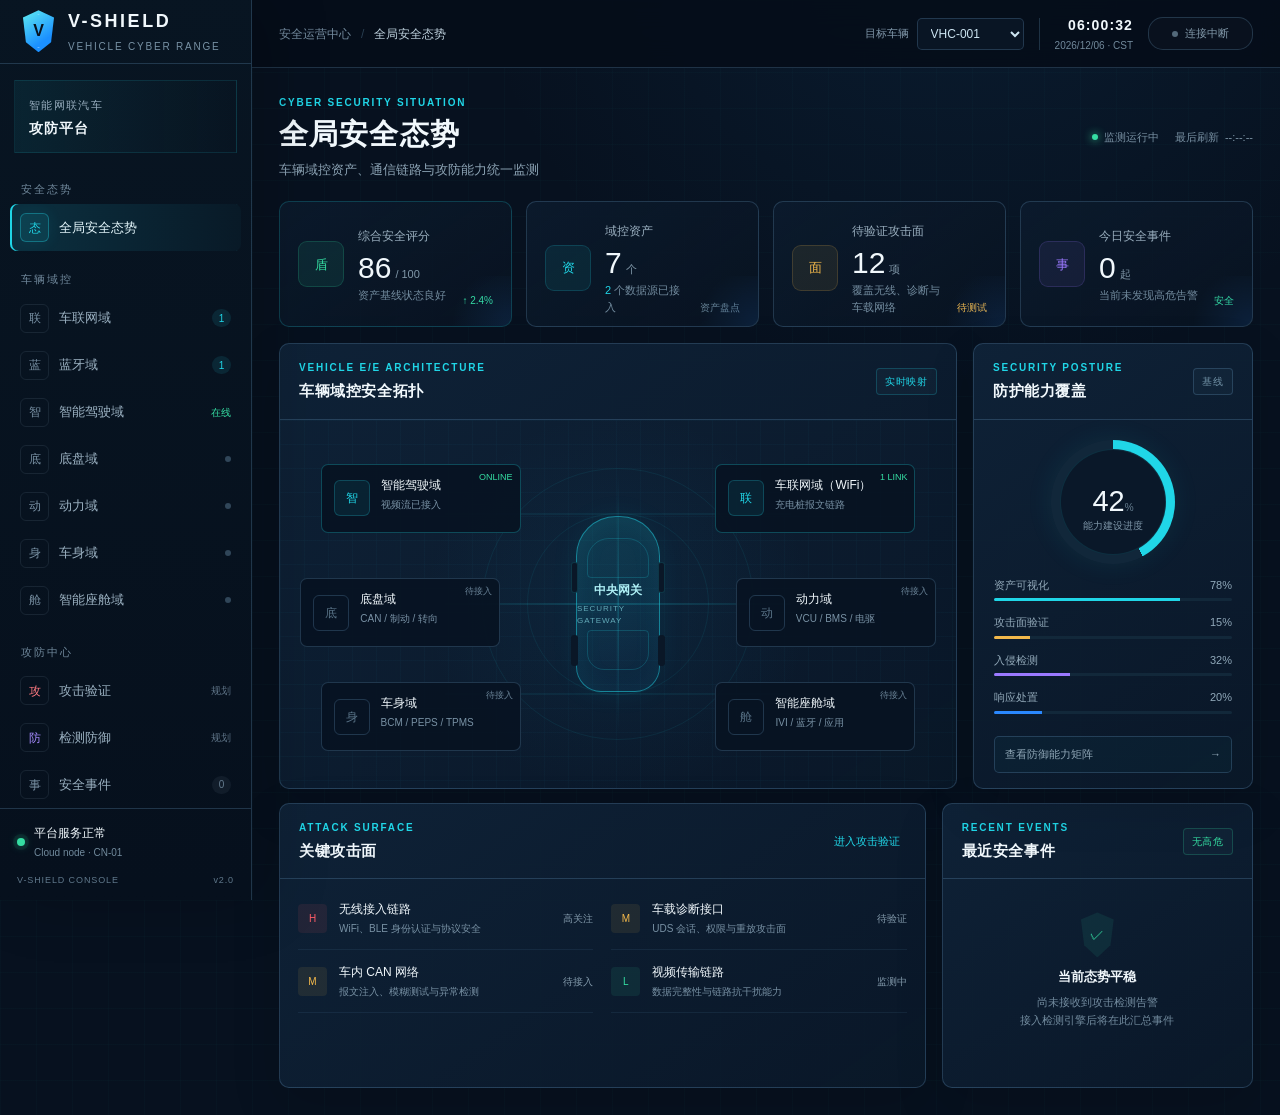
==== commit cf8458dc: "集成为辰信安的wifi,蓝牙，web测试工具" ====
--- a/static/index.html
+++ b/static/index.html
@@ -36,10 +36,9 @@
           <button class="side-link" data-view="attack"><i class="attack-icon">攻</i><span>攻击验证</span><em class="nav-state plan">规划</em></button>
           <button class="side-link" data-view="defense"><i class="defense-icon">防</i><span>检测防御</span><em class="nav-state plan">规划</em></button>
           <button class="side-link" data-view="events"><i>事</i><span>安全事件</span><em class="nav-count muted">0</em></button>
-
           <p class="nav-section-title">测试工具</p>
           <button class="side-link external-link" data-view="tools" title="在右侧内容区内嵌打开蓝牙测试工具"><i>具</i><span>蓝牙测试工具</span></button>
-          <button class="side-link external-link" data-view="tools-wifi" title="在右侧内容区内嵌打开 WIFI 测试工具"><i>W</i><span>WIFI测试工具</span></button>
+          <button class="side-link external-link" data-view="tools-wifi" title="在右侧内容区内嵌打开 WiFi 测试工具"><i>W</i><span>WiFi测试工具</span></button>
           <button class="side-link external-link" data-view="tools-webscan" title="在右侧内容区内嵌打开 Web 扫描工具"><i>扫</i><span>Web扫描工具</span></button>
         </nav>
 
@@ -125,7 +124,8 @@
               <article><span>当前 SOC</span><strong id="chargeSocStat">--<small>%</small></strong><small>来自最新 WiFi 报文</small></article>
               <article><span>充电状态</span><strong id="chargeStateStat">等待启动</strong><small>CHARGING / FULL</small></article>
               <article><span>最新序号</span><strong id="chargeSeqStat">--</strong><small>严格递增校验</small></article>
-              <article><span>接收报文</span><strong id="wifiPacketCount">0</strong><small>累计 UDP 数据包</small></article>
+              <article><span>充电报文 RX</span><strong id="wifiPacketCount">0</strong><small>有效充电数据</small></article>
+              <article><span>控制 TX / RX</span><strong id="wifiTxCount">0 / 0</strong><small>下发命令 / 收到回复</small></article>
               <article class="latency-stat"><span>端到端延迟（估算）</span><strong id="chargeLatencyStat">--<small>ms</small></strong><small id="chargeLatencyHint">等待带 TS 的报文</small></article>
             </div>
             <article class="panel charge-monitor" aria-labelledby="wifiTitle">
@@ -152,6 +152,15 @@
                 </div>
               </div>
             </article>
+            <article class="panel wifi-control-panel" aria-label="WiFi 报文发送控制">
+              <div><p class="eyebrow">WIFI SENDER CONTROL</p><h2>充电控制</h2><p id="wifiControlStatus" role="status" aria-live="polite">等待状态确认</p><p id="wifiControlLink">等待控制连接</p><p id="wifiControlOperation"></p></div>
+              <div class="module-actions"><button class="primary-button" id="wifiPauseButton" type="button" disabled>暂停充电</button><button class="primary-button" id="wifiResumeButton" type="button" disabled>恢复充电</button></div>
+            </article>
+            <article class="panel wifi-attack-panel" aria-label="WiFi 攻击模拟">
+              <div><p class="eyebrow">ATTACK SIMULATION · B</p><h2>攻击模拟</h2><p id="wifiAttackStatus" role="status">正常发送 · 未启用攻击</p></div>
+              <div class="module-actions"><label><input type="radio" name="wifiAttack" value="soc" checked> SOC 突变</label><label><input type="radio" name="wifiAttack" value="flood"> DDoS 流量模拟</label><button class="primary-button danger" id="wifiAttackStart" type="button" disabled>开始攻击</button><button class="primary-button" id="wifiAttackStop" type="button" disabled>停止攻击</button></div>
+              <small>确认后约 2 秒开始；SOC 突变一次；流量模拟为 10 条/秒、持续 10 秒。</small>
+            </article>
             <article class="panel data-module wifi-module" aria-labelledby="wifiPacketTitle">
               <div class="module-head"><div class="module-ident wifi"><i>UDP</i><span><p class="eyebrow">FORWARDED WIFI PACKETS</p><h2 id="wifiPacketTitle">WiFi 充电报文</h2><small>保留原始文本、HEX 和最近接收记录</small></span></div><div class="module-actions"><button class="primary-button clear-wifi-button" id="wifiClearButton" type="button">清空本轮数据</button></div></div>
               <div class="telemetry-layout">
@@ -159,14 +168,18 @@
                 <div class="packet-history"><div class="history-head"><span>最近报文</span><small>最多显示 8 条</small></div><div id="wifiHistory" class="history-list"><div class="history-empty">等待 WiFi 充电报文…</div></div></div>
               </div>
             </article>
+            <article class="panel data-module wifi-module" aria-labelledby="wifiControlHistoryTitle">
+              <div class="module-head"><div class="module-ident wifi"><i>CTRL</i><span><h2 id="wifiControlHistoryTitle">控制报文 TX / RX</h2><small>状态查询和命令确认在此记录</small></span></div></div>
+              <div class="packet-history"><div id="wifiControlHistory" class="history-list"></div></div>
+            </article>
             <article class="wifi-ids-alert idle" id="wifiIdsAlert" aria-live="polite">
               <div class="wifi-ids-alert-icon" id="wifiIdsAlertIcon">✓</div>
               <div class="wifi-ids-alert-copy"><p>WIFI CHARGING IDS</p><h2 id="wifiIdsAlertTitle">当前未发现 SOC 突变</h2><span id="wifiIdsAlertHint">持续对比每条充电报文与可信 SOC 变化趋势。</span></div>
               <div class="wifi-ids-alert-metrics">
                 <span>报文序号<strong id="wifiIdsSequence">----</strong></span>
-                <span>正常基线<strong id="wifiIdsBaseline">--%</strong></span>
-                <span>异常数值<strong id="wifiIdsObserved">--%</strong></span>
-                <span>变化幅度<strong id="wifiIdsDelta">--%</strong></span>
+                <span><span id="wifiIdsBaselineLabel">正常基线</span><strong id="wifiIdsBaseline">--%</strong></span>
+                <span><span id="wifiIdsObservedLabel">异常数值</span><strong id="wifiIdsObserved">--%</strong></span>
+                <span><span id="wifiIdsDeltaLabel">变化幅度</span><strong id="wifiIdsDelta">--%</strong></span>
                 <span>检测时间<strong id="wifiIdsTime">--:--:--</strong></span>
                 <span>本轮告警<strong id="wifiIdsCount">0</strong></span>
               </div>
@@ -185,15 +198,21 @@
               <div class="module-head">
                 <div class="module-ident ble"><i>BT</i><span><p class="eyebrow">BLUETOOTH TELEMETRY</p><h2 id="bluetoothTitle">蓝牙数据采集</h2><small>BLE 转 UDP · 文本与 HEX 实时解析</small></span></div>
                 <div class="module-actions">
-                  <div class="bluetooth-control-group" id="bluetoothControlGroup"><small id="bluetoothControlStatus">启停功能待接入</small><div class="bluetooth-control-buttons"><button class="bluetooth-control-button on" id="bluetoothOnButton" type="button" disabled title="完整硬件控制链路尚未接入">打开发送</button><button class="bluetooth-control-button off" id="bluetoothOffButton" type="button" disabled title="完整硬件控制链路尚未接入">关闭发送</button></div></div>
+                  <div class="bluetooth-control-group" id="bluetoothControlGroup"><small id="bluetoothControlStatus">等待笔记本发送程序连接</small><div class="bluetooth-control-buttons"><button class="bluetooth-control-button on" id="bluetoothOnButton" type="button" disabled title="等待笔记本发送程序连接">打开发送</button><button class="bluetooth-control-button off" id="bluetoothOffButton" type="button" disabled title="等待笔记本发送程序连接">关闭发送</button></div></div>
                   <span class="module-status offline" id="bluetoothStatus"><i></i><span>等待数据</span></span>
                   <button class="primary-button" id="bluetoothTestButton" type="button">生成测试数据</button>
                   <button class="primary-button danger" id="bluetoothAnomalyTestButton" type="button">生成异常测试</button>
                 </div>
               </div>
+              <div class="bluetooth-message-bar">
+                <label for="bluetoothMessageText">云端下发报文（TX）</label>
+                <input id="bluetoothMessageText" type="text" maxlength="64" placeholder="输入要发到笔记本窗口的内容（最多 64 字节）" autocomplete="off">
+                <button class="primary-button blue" id="bluetoothMessageButton" type="button" disabled>发送报文</button>
+                <small id="bluetoothMessageStatus">等待蓝牙控制链路连接</small>
+              </div>
               <div class="telemetry-layout">
-                <div class="latest-packet"><span class="label">最新报文</span><strong id="bluetoothText">尚未收到蓝牙数据</strong><div class="packet-stats bluetooth-packet-stats"><span>累计 <b id="bluetoothPacketCount">0</b></span><span>RSSI <b id="bluetoothRssi">—</b></span><span>时间 <b id="bluetoothTime">—</b></span><span>延迟 <b id="bluetoothLatency">待接入</b></span></div><div class="hex-view"><span>HEX</span><code id="bluetoothHex">—</code></div></div>
-                <div class="packet-history"><div class="history-head"><span>最近报文</span><small>最多显示 8 条</small></div><div id="bluetoothHistory" class="history-list"><div class="history-empty">等待蓝牙模块发送数据…</div></div></div>
+                <div class="latest-packet"><span class="label">最新报文</span><strong id="bluetoothText">尚未收到蓝牙数据</strong><div class="packet-stats bluetooth-packet-stats"><span>累计 <b id="bluetoothPacketCount">0</b></span><span>RSSI <b id="bluetoothRssi">—</b></span><span>时间 <b id="bluetoothTime">—</b></span><span>链路延迟（估算） <b id="bluetoothLatency">待时间同步</b></span></div><div class="hex-view"><span>HEX</span><code id="bluetoothHex">—</code></div></div>
+                <div class="packet-history"><div class="history-head"><span>最近收发报文（RX / TX）</span><small>最多显示 8 条</small></div><div id="bluetoothHistory" class="history-list"><div class="history-empty">等待蓝牙模块发送数据…</div></div></div>
               </div>
               <div class="abnormal-packet-panel" id="bluetoothAbnormalPanel">
                 <div class="abnormal-panel-head"><div><i>!</i><span><strong>异常报文监测</strong><small>S32K344 异常数据独立记录</small></span></div><span>异常累计 <b id="bluetoothAbnormalCount">0</b></span></div>
@@ -289,28 +308,14 @@
             <div class="tool-split">
               <div class="tool-split-top">
                 <article class="panel tool-embed">
-                  <div class="tool-embed-bar">
-                    <i class="tool-embed-dot"></i><b>蓝牙安全测试工具</b>
-                    <code data-tool-url>http://192.168.1.200:8000/blueTooth/testObject?embed=1</code>
-                    <button type="button" class="tool-embed-reload" data-tool-reload>重新加载</button>
-                  </div>
-                  <div class="tool-embed-frame">
-                    <iframe id="bt-tool-frame" data-tool-frame data-src="http://192.168.1.200:8000/blueTooth/testObject?embed=1" title="蓝牙安全测试工具" allow="clipboard-write; fullscreen"></iframe>
-                  </div>
-                </article>
-              </div>
-
+                  <div class="tool-embed-bar"><i class="tool-embed-dot"></i><b>蓝牙安全测试工具</b><code data-tool-url>http://192.168.1.200:8000/blueTooth/testObject?embed=1</code><button type="button" class="tool-embed-reload" data-tool-reload>重新加载</button></div>
+                  <div class="tool-embed-frame"><iframe id="bt-tool-frame" data-tool-frame data-src="http://192.168.1.200:8000/blueTooth/testObject?embed=1" title="蓝牙安全测试工具" allow="clipboard-write; fullscreen"></iframe></div>
+                </article>
+              </div>
               <div class="tool-split-bottom">
                 <article class="panel tool-logs">
-                  <div class="tool-logs-head">
-                    <b>用例执行日志</b>
-                    <span class="tool-logs-sub" data-btlog-context>暂无执行中任务</span>
-                    <button type="button" class="tool-logs-debug" data-btlog-bootstrap title="调试用：从全局日志中载入最近一次任务的执行日志">载入最近任务</button>
-                    <em class="tool-logs-count" data-btlog-count>0 条</em>
-                  </div>
-                  <div class="tool-logs-body" data-btlog-body>
-                    <div class="tool-logs-empty">暂无执行中任务<br><span>在上方工具中进入用例执行页后，这里会自动采集执行日志</span></div>
-                  </div>
+                  <div class="tool-logs-head"><b>用例执行日志</b><span class="tool-logs-sub" data-btlog-context>暂无执行中任务</span><button type="button" class="tool-logs-debug" data-btlog-bootstrap title="调试用：从全局日志中载入最近一次任务的执行日志">载入最近任务</button><em class="tool-logs-count" data-btlog-count>0 条</em></div>
+                  <div class="tool-logs-body" data-btlog-body><div class="tool-logs-empty">暂无执行中任务<br><span>在上方工具中进入用例执行页后，这里会自动采集执行日志</span></div></div>
                 </article>
               </div>
             </div>
@@ -318,34 +323,20 @@
 
           <section class="content-view" data-view-panel="tools-wifi">
             <div class="page-heading">
-              <div><p class="eyebrow">WIFI TEST TOOLKIT</p><h1>WIFI测试工具</h1><p>WiFi 安全测试工具 · 内嵌运行，向下滚动查看用例执行日志</p></div>
+              <div><p class="eyebrow">WIFI TEST TOOLKIT</p><h1>WiFi测试工具</h1><p>WiFi 安全测试工具 · 内嵌运行，向下滚动查看用例执行日志</p></div>
               <div class="domain-summary"><span class="status-chip active">内嵌运行</span><a class="status-chip" data-tool-url href="http://192.168.1.101:8000/wifi/testObject?embed=1" target="_blank" rel="noopener noreferrer">新窗口打开 ↗</a></div>
             </div>
             <div class="tool-split">
               <div class="tool-split-top">
                 <article class="panel tool-embed">
-                  <div class="tool-embed-bar">
-                    <i class="tool-embed-dot"></i><b>WiFi 安全测试工具</b>
-                    <code data-tool-url>http://192.168.1.101:8000/wifi/testObject?embed=1</code>
-                    <button type="button" class="tool-embed-reload" data-tool-reload>重新加载</button>
-                  </div>
-                  <div class="tool-embed-frame">
-                    <iframe id="wifi-tool-frame" data-tool-frame data-src="http://192.168.1.101:8000/wifi/testObject?embed=1" title="WiFi 安全测试工具" allow="clipboard-write; fullscreen"></iframe>
-                  </div>
-                </article>
-              </div>
-
+                  <div class="tool-embed-bar"><i class="tool-embed-dot"></i><b>WiFi 安全测试工具</b><code data-tool-url>http://192.168.1.101:8000/wifi/testObject?embed=1</code><button type="button" class="tool-embed-reload" data-tool-reload>重新加载</button></div>
+                  <div class="tool-embed-frame"><iframe id="wifi-tool-frame" data-tool-frame data-src="http://192.168.1.101:8000/wifi/testObject?embed=1" title="WiFi 安全测试工具" allow="clipboard-write; fullscreen"></iframe></div>
+                </article>
+              </div>
               <div class="tool-split-bottom">
                 <article class="panel tool-logs">
-                  <div class="tool-logs-head">
-                    <b>用例执行日志</b>
-                    <span class="tool-logs-sub" data-btlog-context>暂无执行中任务</span>
-                    <button type="button" class="tool-logs-debug" data-btlog-bootstrap title="调试用：从全局日志中载入最近一次任务的执行日志">载入最近任务</button>
-                    <em class="tool-logs-count" data-btlog-count>0 条</em>
-                  </div>
-                  <div class="tool-logs-body" data-btlog-body>
-                    <div class="tool-logs-empty">暂无执行中任务<br><span>在上方工具中进入用例执行页后，这里会自动采集执行日志</span></div>
-                  </div>
+                  <div class="tool-logs-head"><b>用例执行日志</b><span class="tool-logs-sub" data-btlog-context>暂无执行中任务</span><button type="button" class="tool-logs-debug" data-btlog-bootstrap title="调试用：从全局日志中载入最近一次任务的执行日志">载入最近任务</button><em class="tool-logs-count" data-btlog-count>0 条</em></div>
+                  <div class="tool-logs-body" data-btlog-body><div class="tool-logs-empty">暂无执行中任务<br><span>在上方工具中进入用例执行页后，这里会自动采集执行日志</span></div></div>
                 </article>
               </div>
             </div>
@@ -359,14 +350,8 @@
             <div class="tool-split">
               <div class="tool-split-top">
                 <article class="panel tool-embed">
-                  <div class="tool-embed-bar">
-                    <i class="tool-embed-dot"></i><b>WebScan 平台</b>
-                    <code data-tool-url>/webscan</code>
-                    <button type="button" class="tool-embed-reload" data-tool-reload>重新加载</button>
-                  </div>
-                  <div class="tool-embed-frame">
-                    <iframe id="webscan-tool-frame" data-tool-frame data-src="/webscan" title="WebScan 平台" allow="clipboard-write; fullscreen"></iframe>
-                  </div>
+                  <div class="tool-embed-bar"><i class="tool-embed-dot"></i><b>WebScan 平台</b><code data-tool-url>/webscan</code><button type="button" class="tool-embed-reload" data-tool-reload>重新加载</button></div>
+                  <div class="tool-embed-frame"><iframe id="webscan-tool-frame" data-tool-frame data-src="/webscan" title="WebScan 平台" allow="clipboard-write; fullscreen"></iframe></div>
                 </article>
               </div>
             </div>
--- a/static/styles.css
+++ b/static/styles.css
@@ -58,16 +58,14 @@
 .tool-embed-bar { display: flex; align-items: center; gap: 10px; padding: 10px 14px; border-bottom: 1px solid var(--line); background: rgba(9, 20, 34, .62); }
 .tool-embed-dot { width: 7px; height: 7px; border-radius: 50%; background: var(--amber); box-shadow: 0 0 8px rgba(242, 184, 75, .5); }
 .tool-embed-bar b { font-size: 12px; font-weight: 600; color: #cfe6f2; }
-.tool-embed-bar code { margin-left: 4px; color: #5d7a8f; font-size: 10px; }
-.tool-embed-reload { margin-left: auto; cursor: pointer; padding: 5px 12px; border-radius: 6px; border: 1px solid rgba(32, 214, 231, .3); background: rgba(32, 214, 231, .08); color: var(--cyan); font-size: 11px; transition: .18s ease; }
+.tool-embed-bar code { margin-left: 4px; color: #5d7a8f; font-size: 10px; overflow: hidden; text-overflow: ellipsis; white-space: nowrap; }
+.tool-embed-reload { margin-left: auto; flex: 0 0 auto; cursor: pointer; padding: 5px 12px; border-radius: 6px; border: 1px solid rgba(32, 214, 231, .3); background: rgba(32, 214, 231, .08); color: var(--cyan); font-size: 11px; transition: .18s ease; }
 .tool-embed-reload:hover { background: rgba(32, 214, 231, .18); border-color: rgba(32, 214, 231, .5); }
-/* 内嵌工具页在上，数据看板在其下方，随页面正常滚动查看 */
 .tool-split, .tool-split-top, .tool-split-bottom { display: block; }
 .tool-split-bottom { margin-top: 14px; }
 .tool-embed { padding: 0; overflow: hidden; display: flex; flex-direction: column; }
 .tool-embed-frame { height: calc(100vh - 236px); min-height: 480px; }
 .tool-embed-frame iframe { width: 100%; height: 100%; border: 0; display: block; background: #0a1524; }
-/* 下半区：宿主自建的「用例执行日志」控制台 */
 .tool-logs { padding: 0; display: flex; flex-direction: column; overflow: hidden; }
 .tool-logs-head { display: flex; align-items: baseline; gap: 10px; padding: 11px 14px; border-bottom: 1px solid var(--line); background: rgba(9, 20, 34, .62); }
 .tool-logs-head b { font-size: 13px; font-weight: 600; letter-spacing: .04em; color: #dbeef8; }
@@ -282,12 +280,28 @@
 .navigation-source-row i.online { background: var(--green); box-shadow: 0 0 8px var(--green); animation: pulse 1.8s infinite; }
 .navigation-source-row b { overflow: hidden; font-weight: 500; text-overflow: ellipsis; white-space: nowrap; }
 .navigation-source-row time { flex: 0 0 auto; font: 500 9px Consolas, monospace; }
-.vehicle-map-marker { position: relative; width: 26px; height: 26px; display: grid; place-items: center; }
-.vehicle-map-marker::before, .vehicle-map-marker::after { content: ""; position: absolute; border-radius: 50%; }
-.vehicle-map-marker::before { inset: 0; background: rgba(32,214,231,.18); animation: map-marker-pulse 1.8s infinite; }
-.vehicle-map-marker::after { inset: 7px; background: var(--cyan); border: 2px solid #e9fdff; box-shadow: 0 0 14px var(--cyan); }
-.vehicle-heading { position: absolute; left: 10px; top: -8px; width: 0; height: 0; border-left: 3px solid transparent; border-right: 3px solid transparent; border-bottom: 8px solid #e9fdff; transform-origin: 3px 21px; }
-@keyframes map-marker-pulse { 70%, 100% { transform: scale(1.8); opacity: 0; } }
+.vehicle-map-marker { position: relative; width: 34px; height: 34px; display: grid; place-items: center; filter: drop-shadow(0 2px 4px rgba(6,32,45,.42)); }
+.vehicle-map-marker::before { content: ""; position: absolute; inset: 3px; border: 1px solid rgba(32,214,231,.7); border-radius: 50%; background: rgba(32,214,231,.16); animation: map-marker-pulse 1.8s infinite; }
+.vehicle-heading { position: relative; z-index: 1; width: 24px; height: 34px; overflow: visible; transform-origin: 50% 50%; transition: transform .25s ease; }
+.vehicle-marker-wheel { fill: #173240; stroke: #e9fdff; stroke-width: .7; }
+.vehicle-marker-body { fill: #16cfe1; stroke: #fff; stroke-width: 1.3; }
+.vehicle-marker-glass { fill: #124c67; stroke: rgba(255,255,255,.75); stroke-width: .7; }
+.vehicle-marker-cabin { fill: #0e91ae; stroke: rgba(255,255,255,.55); stroke-width: .65; }
+.vehicle-marker-light { fill: #fff6b3; filter: drop-shadow(0 0 2px #fff); }
+.vehicle-map-marker.demo-navigation-car { width: 32px; height: 56px; filter: drop-shadow(0 3px 4px rgba(12,26,35,.46)); }
+.vehicle-map-marker.demo-navigation-car::before { inset: 9px -3px; border-color: rgba(64,154,255,.38); background: rgba(73,166,255,.1); animation: demo-car-halo 2s ease-out infinite; }
+.demo-car-svg { width: 32px; height: 56px; }
+.demo-car-shadow { fill: rgba(7,18,28,.38); filter: blur(2.2px); transform: translateY(1px); }
+.demo-car-body { fill: url(#demo-car-body); stroke: #717c85; stroke-width: 1; }
+.demo-car-hood { fill: url(#demo-car-roof); stroke: rgba(91,103,112,.72); stroke-width: .65; }
+.demo-car-windshield { fill: url(#demo-car-glass); stroke: #bac4cb; stroke-width: .8; }
+.demo-car-roof { fill: url(#demo-car-roof); stroke: #7d8992; stroke-width: .8; }
+.demo-car-rear-glass { fill: url(#demo-car-glass); stroke: #aeb9c1; stroke-width: .7; }
+.demo-car-highlight { fill: none; stroke: rgba(255,255,255,.92); stroke-width: 1.1; stroke-linecap: round; }
+.demo-car-headlight { fill: #fffbd2; filter: drop-shadow(0 0 2px #fff); }
+.demo-car-rear-trim { fill: #aeb8c0; stroke: rgba(255,255,255,.72); stroke-width: .45; }
+@keyframes map-marker-pulse { 70%, 100% { transform: scale(1.55); opacity: 0; } }
+@keyframes demo-car-halo { 70%, 100% { transform: scale(1.45); opacity: 0; } }
 
 .asset-status b { font-size: 14px; }.asset-status small { color: #7b93a5; font-size: 11px; }.asset-status em { color: #839bad; font-size: 10px; }
 .domain-fields > div { min-height: 68px; padding: 12px; }.domain-fields span { color: #7e96a8; font-size: 10px; }.domain-fields b { color: #b3c5d1; font-size: 13px; }
@@ -344,13 +358,51 @@
 .body-action-grid { display: grid; grid-template-columns: repeat(4, minmax(0, 1fr)); gap: 8px; padding: 12px 16px 16px; }
 .body-action-grid button { min-height: 68px; display: grid; grid-template-columns: 30px 1fr; grid-template-rows: 1fr 1fr; align-items: center; column-gap: 8px; padding: 9px; color: #d8e8f1; border: 1px solid rgba(111,171,219,.15); border-radius: 7px; background: rgba(7,20,34,.72); text-align: left; cursor: pointer; transition: border-color .18s, background .18s, transform .18s; }
 .body-action-grid button:hover { border-color: rgba(32,214,231,.42); background: rgba(32,214,231,.075); transform: translateY(-1px); }
+.body-action-grid button.active { border-color: rgba(53,221,162,.52); background: rgba(53,221,162,.11); box-shadow: inset 0 0 18px rgba(53,221,162,.06); }
+.body-action-grid button.active > i { color: var(--green); border-color: rgba(53,221,162,.48); }
 .body-action-grid button:disabled { opacity: .55; cursor: wait; transform: none; }
 .body-action-grid button > i { grid-row: 1 / 3; width: 29px; height: 29px; display: grid; place-items: center; color: var(--cyan); border: 1px solid rgba(32,214,231,.25); border-radius: 50%; font-size: 10px; font-style: normal; }
 .body-action-grid button > span { align-self: end; font-size: 11px; font-weight: 600; }
 .body-action-grid button > small { align-self: start; color: #668195; font-size: 8px; }
 .body-action-grid button.loading > i { animation: radar .8s linear infinite; }
+.body-intrusion-panel { margin-top: 14px; overflow: hidden; border-color: rgba(255,100,124,.22); }
+.body-intrusion-panel .tag.danger { color: #ff8da0; border-color: rgba(255,100,124,.32); background: rgba(255,100,124,.08); }
+.body-intrusion-content { display: grid; grid-template-columns: minmax(210px,.8fr) minmax(480px,1.6fr); gap: 14px 22px; align-items: center; padding: 15px 16px 17px; }
+.body-intrusion-copy b, .body-intrusion-copy small { display: block; }
+.body-intrusion-copy b { color: #ff93a5; font-size: 11px; }
+.body-intrusion-copy small { margin-top: 6px; color: #70889a; font-size: 9px; line-height: 1.6; }
+.body-intrusion-actions { display: grid; grid-template-columns: minmax(190px,.8fr) minmax(260px,1.2fr); gap: 8px; }
+.body-intrusion-type-picker { min-height: 58px; display: grid; align-content: center; gap: 6px; padding: 8px 10px; border: 1px solid rgba(255,100,124,.18); border-radius: 7px; background: rgba(56,10,23,.16); }
+.body-intrusion-type-picker > span { color: #8f6972; font-size: 8px; }
+.body-intrusion-type-picker select { min-width: 0; width: 100%; padding: 5px 7px; color: #efbec7; border: 1px solid rgba(255,100,124,.24); border-radius: 4px; outline: 0; background: #101b2b; font-size: 9px; }
+.body-intrusion-type-picker select:focus { border-color: rgba(255,100,124,.58); }
+.body-intrusion-type-picker select:disabled { opacity: .55; }
+.body-intrusion-actions button { min-height: 58px; display: grid; grid-template-columns: 28px 1fr; grid-template-rows: 1fr 1fr; align-items: center; gap: 0 8px; padding: 8px 10px; color: #e8c4ca; border: 1px solid rgba(255,100,124,.22); border-radius: 7px; background: rgba(56,10,23,.24); text-align: left; cursor: pointer; transition: border-color .18s,background .18s,transform .18s; }
+.body-intrusion-actions button:hover { border-color: rgba(255,100,124,.58); background: rgba(255,100,124,.10); transform: translateY(-1px); }
+.body-intrusion-actions button:disabled { opacity: .55; cursor: wait; transform: none; }
+.body-intrusion-actions button > i { grid-row: 1 / 3; width: 26px; height: 26px; display: grid; place-items: center; color: #ff647c; border: 1px solid rgba(255,100,124,.42); border-radius: 50%; font-size: 11px; font-style: normal; font-weight: 700; }
+.body-intrusion-actions button > span { align-self: end; font-size: 10px; font-weight: 600; }
+.body-intrusion-actions button > small { align-self: start; color: #8f6972; font-size: 8px; }
+.body-intrusion-actions button.loading > i { animation: pulse 1s infinite; }
+.body-intrusion-latest { grid-column: 1 / -1; min-height: 28px; display: flex; align-items: center; padding: 0 10px; color: #765b63; border-left: 2px solid rgba(255,100,124,.18); background: rgba(255,100,124,.025); font-size: 9px; }
+.body-intrusion-latest.active { color: #ff8da0; border-left-color: #ff647c; background: rgba(255,100,124,.07); }
+.body-intrusion-latest.pending { color: var(--amber); border-left-color: var(--amber); background: rgba(242,184,75,.06); }
+.body-intrusion-panel .tag.danger.online { color: var(--green); border-color: rgba(53,221,162,.4); background: rgba(53,221,162,.08); }
+.body-intrusion-detail { grid-column: 1 / -1; display: grid; grid-template-columns: repeat(2,minmax(0,1fr)); gap: 8px; }
+.body-intrusion-detail[hidden] { display: none; }
+.body-intrusion-detail > div { min-width: 0; padding: 10px 12px; border: 1px solid rgba(255,100,124,.15); border-radius: 6px; background: rgba(255,100,124,.035); }
+.body-intrusion-detail span, .body-intrusion-detail b, .body-intrusion-detail code { display: block; }
+.body-intrusion-detail span { color: #8d6a73; font-size: 8px; }
+.body-intrusion-detail b, .body-intrusion-detail code { margin-top: 5px; overflow-wrap: anywhere; color: #efbec7; font-size: 9px; font-weight: 500; }
+.body-intrusion-detail code { font-family: Consolas,monospace; }
+.body-intrusion-detail mark { padding: 1px 3px; color: #fff; border-radius: 3px; background: #d92e4d; }
+.tag.event-active { color: var(--green); border-color: rgba(53,221,162,.42); background: rgba(53,221,162,.09); }
 .body-live-badge { display: inline-flex; align-items: center; gap: 6px; color: var(--green); font-size: 9px; letter-spacing: .12em; }
 .body-live-badge i { width: 6px; height: 6px; border-radius: 50%; background: var(--green); box-shadow: 0 0 8px var(--green); animation: pulse 1.8s infinite; }
+.body-protocol-summary.intrusion { border-color: rgba(255,100,124,.55); box-shadow: inset 0 0 34px rgba(255,100,124,.055); }
+.body-protocol-summary.intrusion [data-body-protocol="can_id"], .body-protocol-summary.intrusion [data-body-protocol="frame_name"] { color: #ff647c; }
+.body-live-badge.intrusion { color: #ff647c; }
+.body-live-badge.intrusion i { background: #ff647c; box-shadow: 0 0 9px #ff647c; }
 .body-protocol-kpis { display: grid; grid-template-columns: 1fr 1fr; gap: 8px; padding: 14px 16px 10px; }
 .body-protocol-kpis > div { min-height: 74px; padding: 12px; border: 1px solid rgba(111,171,219,.1); border-radius: 7px; background: var(--body-surface); }
 .body-protocol-kpis span, .body-protocol-kpis strong, .body-protocol-kpis small { display: block; }
@@ -469,6 +521,8 @@
 .body-frame-row.head { min-height: 36px; color: #5f7b8f; background: rgba(7,20,34,.52); font-size: 8px; letter-spacing: .05em; }
 .body-frame-row.test { box-shadow: inset 2px 0 rgba(32,214,231,.35); }
 .body-frame-row.invalid { box-shadow: inset 2px 0 rgba(255,100,124,.5); background: rgba(255,100,124,.025); }
+.body-frame-row.intrusion { color: #ffd8df; box-shadow: inset 3px 0 #ff4f6d; background: linear-gradient(90deg,rgba(255,50,82,.16),rgba(255,50,82,.045)); }
+.body-frame-row.intrusion b, .body-frame-row.intrusion code, .body-frame-row.intrusion small, .body-frame-row.intrusion .body-latency { color: #ff7189; }
 .body-frame-row span, .body-frame-row b, .body-frame-row small { min-width: 0; display: block; }
 .body-frame-row b { overflow: hidden; color: #b8ccd8; font-size: 9px; font-weight: 500; text-overflow: ellipsis; white-space: nowrap; }
 .body-frame-row small { margin-top: 4px; overflow: hidden; color: #607c90; font-size: 8px; text-overflow: ellipsis; white-space: nowrap; }
@@ -492,7 +546,7 @@
 }
 @media (max-width: 680px) {
   .workspace { padding: 16px 11px; }.topbar { padding: 0 10px; }.breadcrumb span, .breadcrumb i, .top-clock, .vehicle-picker > span { display: none; }.top-actions { gap: 7px; }.connection-pill { min-width: 30px; padding: 0 8px; }.connection-pill #connectionText { display: none; }.page-heading { flex-direction: column; }.heading-meta, .domain-summary, .notice-pill { align-self: flex-start; }.kpi-grid, .overview-bottom, .domain-stat-grid, .defense-kpis, .scenario-grid { grid-template-columns: 1fr; }.topology-map { height: 570px; }.vehicle-core { top: 50%; transform: translate(-50%,-50%) scale(.85); }.domain-node { width: calc(50% - 18px); }.node-adas, .node-chassis, .node-body { left: 10px; }.node-telematics, .node-power, .node-cockpit { right: 10px; }.node-adas, .node-telematics { top: 7%; }.node-chassis, .node-power { top: 44%; }.node-body, .node-cockpit { bottom: 7%; }.surface-list { grid-template-columns: 1fr; }.metrics-column { grid-template-columns: 1fr 1fr; }.video-stage { min-height: 0; }.telemetry-layout { padding: 9px; }.module-head { align-items: flex-start; flex-direction: column; }.module-actions { width: 100%; justify-content: space-between; }.packet-stats { grid-template-columns: 1fr 1fr; }.history-row { grid-template-columns: 32px 68px 1fr 34px; }.history-source { display: none; }.matrix-table { overflow-x: auto; }.matrix-row { min-width: 620px; }.event-toolbar { align-items: stretch; flex-direction: column; gap: 8px; }.fake-search { width: 100%; }.event-table-head { min-width: 680px; }.event-table { overflow-x: auto; }.event-table-empty { min-width: 680px; }.location-title { align-items: flex-start; gap: 9px; flex-direction: column; padding-top: 13px; padding-bottom: 13px; }.location-title-meta { width: 100%; justify-content: space-between; }.map-shell { min-height: 300px; }.driving-telemetry { padding: 16px; }.speed-ring { width: 100px; height: 100px; flex-basis: 100px; }.speed-ring::before { width: 86px; height: 86px; }.speed-ring strong { font-size: 29px; }.location-data-grid { gap: 6px; }.location-data-grid > div { padding: 10px; }
-  .body-controller-identity { padding: 17px; }.body-controller-identity > i { width: 58px; height: 58px; flex-basis: 58px; font-size: 14px; }.body-controller-metrics { grid-template-columns: 1fr 1fr; padding: 10px; }.body-metric-card { min-height: 112px; padding: 12px; }.body-action-grid { grid-template-columns: 1fr 1fr; }.body-protocol-kpis { grid-template-columns: 1fr 1fr; }.body-link-grid { grid-template-columns: 1fr 1fr; }.body-door-stage { min-height: 570px; grid-template-columns: 1fr 1fr; grid-template-rows: 250px 1fr 1fr; grid-template-areas: "car car" "fl fr" "rl rr"; gap: 10px; padding: 13px; }.body-car-model { transform: scale(.82); }.body-door-card { min-height: 72px; padding: 11px; }.body-door-card::after { display: none; }.body-door-card b { font-size: 11px; }.body-door-card em { min-width: 38px; }.body-light-grid { grid-template-columns: 1fr; }.body-light-item.hazard { grid-column: auto; }
+  .body-controller-identity { padding: 17px; }.body-controller-identity > i { width: 58px; height: 58px; flex-basis: 58px; font-size: 14px; }.body-controller-metrics { grid-template-columns: 1fr 1fr; padding: 10px; }.body-metric-card { min-height: 112px; padding: 12px; }.body-action-grid { grid-template-columns: 1fr 1fr; }.body-intrusion-content, .body-intrusion-detail { grid-template-columns: 1fr; }.body-intrusion-actions { grid-template-columns: 1fr; }.body-protocol-kpis { grid-template-columns: 1fr 1fr; }.body-link-grid { grid-template-columns: 1fr 1fr; }.body-door-stage { min-height: 570px; grid-template-columns: 1fr 1fr; grid-template-rows: 250px 1fr 1fr; grid-template-areas: "car car" "fl fr" "rl rr"; gap: 10px; padding: 13px; }.body-car-model { transform: scale(.82); }.body-door-card { min-height: 72px; padding: 11px; }.body-door-card::after { display: none; }.body-door-card b { font-size: 11px; }.body-door-card em { min-width: 38px; }.body-light-grid { grid-template-columns: 1fr; }.body-light-item.hazard { grid-column: auto; }
 }
 @media (prefers-reduced-motion: reduce) { *, *::before, *::after { animation-duration: .01ms !important; animation-iteration-count: 1 !important; transition-duration: .01ms !important; } }
 
@@ -607,6 +661,15 @@
 .bluetooth-control-button.off:hover, .bluetooth-control-button.off.active { color: #ffe0e2; background: rgba(255,93,104,.24); }
 .bluetooth-control-button:disabled { cursor: default; opacity: .5; }
 .bluetooth-control-button.active:disabled { opacity: 1; }
+.bluetooth-message-bar { display: flex; align-items: center; flex-wrap: wrap; gap: 9px; padding: 10px 17px; border-bottom: 1px solid var(--line); }
+.bluetooth-message-bar label { color: #a9c3d4; font-size: 10px; white-space: nowrap; }
+.bluetooth-message-bar input { flex: 1 1 250px; min-width: 150px; height: 30px; padding: 0 10px; border: 1px solid var(--line); border-radius: 5px; outline: none; color: #d9eaf2; background: rgba(4,12,22,.45); font-size: 10px; }
+.bluetooth-message-bar input:focus { border-color: var(--cyan); }
+.bluetooth-message-bar small { color: #7f99a9; font-size: 9px; }
+.bluetooth-traffic-row .bluetooth-direction { display: inline-block; width: fit-content; padding: 2px 5px; border-radius: 3px; font-weight: 700; }
+.bluetooth-traffic-row.rx .bluetooth-direction { color: #80e5ed; background: rgba(32,214,231,.12); }
+.bluetooth-traffic-row.tx .bluetooth-direction { color: #dbc4ff; background: rgba(155,121,255,.2); }
+.bluetooth-traffic-row.tx code { color: #e2d0ff; }
 
 @media (max-width: 680px) {
   .bluetooth-control-group { align-items: stretch; width: 100%; }
@@ -615,3 +678,20 @@
   .module-actions { flex-wrap: wrap; }
   .abnormal-row { grid-template-columns: 1fr; gap: 5px; }
 }
+:root { --wifi-control-muted: #8aa7ba; }
+.charge-page .charge-stat-grid { grid-template-columns:repeat(6,minmax(0,1fr)); }
+.wifi-attack-panel { padding:22px; margin-bottom:16px; display:flex; flex-wrap:wrap; gap:18px; align-items:center; justify-content:space-between; }
+.wifi-attack-panel h2 { font-size:18px; margin:5px 0 10px; }
+.wifi-attack-panel small { flex-basis:100%; color:var(--wifi-control-muted); }
+.wifi-attack-panel label { display:flex; align-items:center; gap:6px; cursor:pointer; }
+.wifi-attack-panel button:disabled { opacity:.45; cursor:not-allowed; }
+@media(max-width:1000px) { .charge-page .charge-stat-grid { grid-template-columns:repeat(3,minmax(0,1fr)); } }
+@media(max-width:600px) { .charge-page .charge-stat-grid { grid-template-columns:repeat(2,minmax(0,1fr)); } }
+.wifi-control-panel { display:flex; align-items:center; justify-content:space-between; gap:20px; padding:22px; margin-bottom:16px; }
+.wifi-control-panel h2 { font-size:18px; margin:5px 0 10px; }
+.wifi-control-panel small { color:var(--wifi-control-muted); }
+#wifiControlStatus { color:#49d8d4; margin:8px 0; }
+#wifiControlStatus[data-status="pending"] { color:#f7c568; }
+#wifiControlStatus[data-status="expired"] { color:#ff8299; }
+.wifi-control-panel button:disabled { opacity:.45; cursor:not-allowed; }
+@media(max-width:700px) { .wifi-control-panel { align-items:flex-start; flex-direction:column; } }
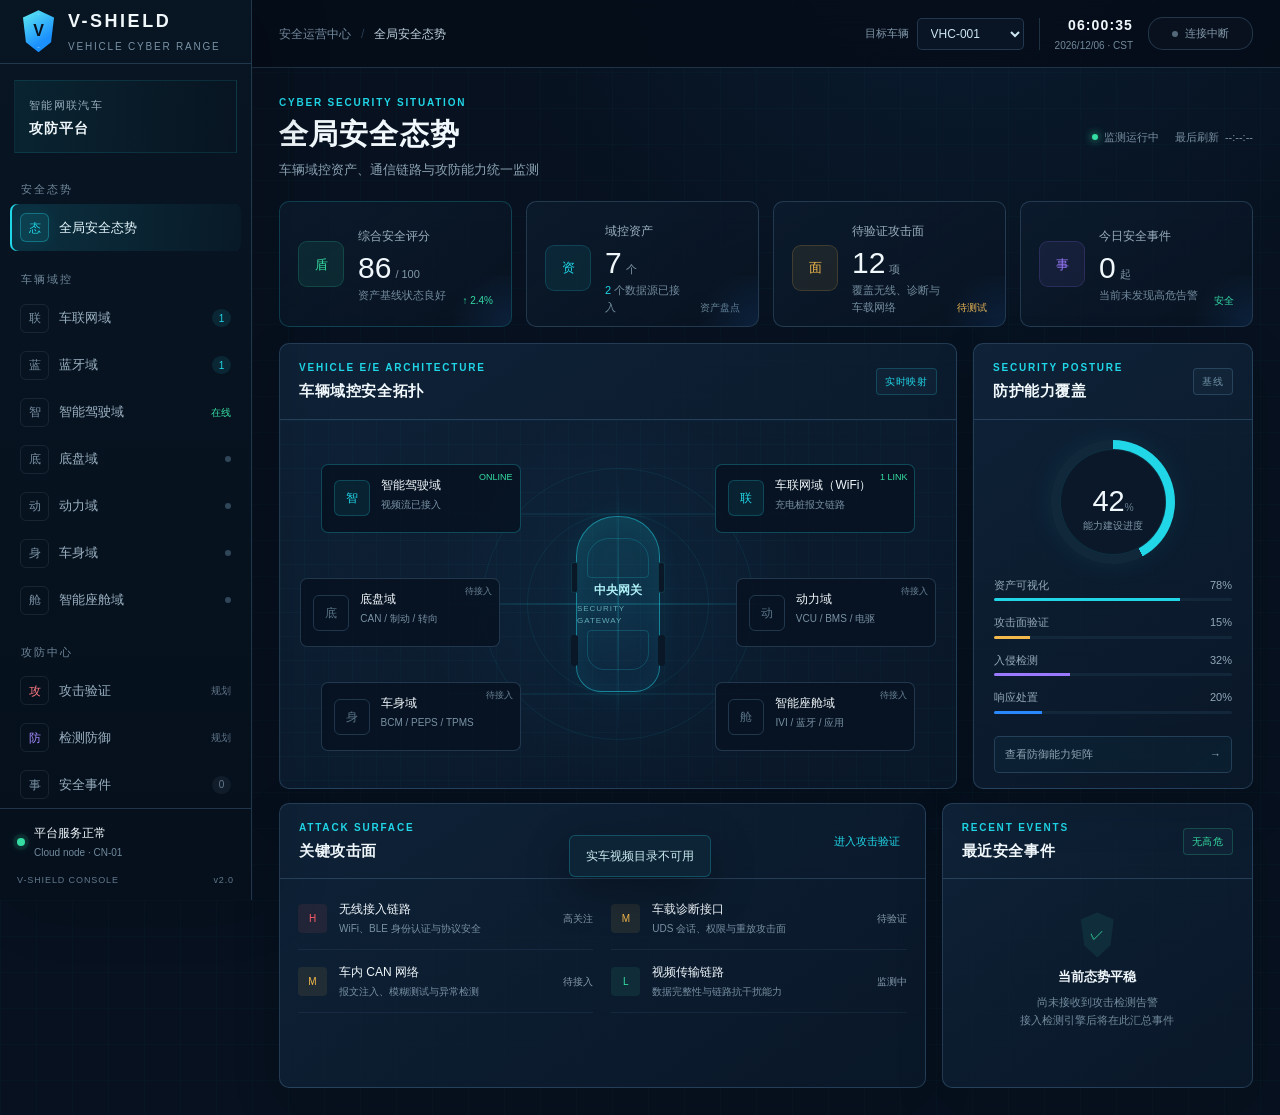
==== commit ceffff63: "feat(adas): 智能驾驶域改为左右分栏，视频在左、位置在右 基于 9af49bf 最新代码移植 adas-split 双列布局： - 左列：前视主摄像头 + 4 个链路指标卡（2x2） - 右" ====
--- a/static/index.html
+++ b/static/index.html
@@ -223,44 +223,54 @@
 
           <section class="content-view" data-view-panel="adas">
             <div class="page-heading"><div><p class="eyebrow">AUTONOMOUS DRIVING DOMAIN</p><h1>智能驾驶域安全</h1><p>感知摄像头、车辆位置、行驶速度与数据链路安全状态监测</p></div><div class="domain-summary"><span class="status-chip active">前视摄像头</span><span class="status-chip" id="navigationHeadingStatus">定位待接入</span><span class="status-chip">完整性监测</span></div></div>
-            <div class="adas-layout">
-              <article class="panel video-panel">
-                <div class="video-head"><div class="camera-title"><span class="camera-indicator"></span><div><strong>前视主摄像头 · CAM-FRONT-01</strong><small id="streamProfile">等待视频参数</small></div></div><div class="video-actions"><button id="snapshotButton">保存画面</button><button id="fullscreenButton">全屏查看</button></div></div>
-                <div class="video-stage" id="videoStage"><canvas id="videoCanvas" aria-label="车辆实时视频"></canvas><div class="scan-line"></div><div class="video-placeholder" id="videoPlaceholder"><div class="signal-symbol"><span></span><span></span><span></span></div><strong>等待 Jetson 视频流</strong><p>边缘端连接云端后，H.265/fMP4 画面将在此自动出现</p></div><div class="video-overlay top-left"><span class="live-tag"><i></i> LIVE</span><span id="sequenceTag">SEQ —</span></div><div class="video-overlay bottom-left"><span id="overlayVehicle">VHC-001</span><span id="overlayTimestamp">--:--:--.---</span></div><div class="video-overlay bottom-right"><span id="overlayTransport">WEBSOCKET / FMP4</span></div></div>
-              </article>
-              <aside class="metrics-column">
-                <article class="metric-card panel accent"><div class="metric-label"><span>端到端延迟</span><i>LATENCY</i></div><div class="metric-value"><strong id="latencyValue">—</strong><small>ms</small></div><div class="metric-foot"><span id="latencyState" class="good">等待测量</span><span>连续播放优先</span></div></article>
-                <article class="metric-card panel"><div class="metric-label"><span>云端接收帧率</span><i>FPS</i></div><div class="metric-value"><strong id="fpsValue">—</strong><small>FPS</small></div><div class="spark-bars" id="fpsBars"></div></article>
-                <article class="metric-card panel"><div class="metric-label"><span>上行传输速率</span><i>UPLINK</i></div><div class="metric-value"><strong id="bitrateValue">—</strong><small>Mbps</small></div><div class="metric-foot"><span id="qualityLabel">H.265 — Kbps</span><span id="frameSizeLabel">— KB/片段</span></div></article>
-                <article class="metric-card panel compact"><div class="health-row"><span>链路健康度</span><strong id="healthValue">—</strong></div><div class="health-track"><i id="healthBar"></i></div><div class="health-details"><span>丢帧 <b id="dropValue">—</b></span><span>观看端 <b id="viewerValue">0</b></span><span>重连 <b id="reconnectValue">0</b></span></div></article>
-              </aside>
-            </div>
-            <article class="panel vehicle-location-panel">
-              <div class="panel-title location-title">
-                <div><p class="eyebrow">LIVE VEHICLE LOCATION</p><h2>车辆实时位置与速度</h2></div>
-                <div class="location-title-meta"><span id="navigationDataSourceTag" class="tag">数据源：边缘端 GNSS / CAN</span><span id="navigationStatus" class="tag">等待定位数据</span><span id="navigationAge">—</span></div>
-              </div>
-              <div class="vehicle-location-layout">
-                <div class="map-shell">
-                  <div id="vehicleMap" class="vehicle-map" aria-label="车辆实时位置地图"></div>
-                  <div id="mapPlaceholder" class="map-placeholder"><i></i><strong>正在准备高德地图</strong><p>仅显示 Jetson 边缘端 GNSS / CAN 定位数据</p></div>
-                  <div class="map-coordinate-chip"><span>坐标</span><b id="coordinateSystem">—</b></div>
-                </div>
-                <aside class="driving-telemetry" aria-label="车辆实时行驶数据">
-                  <div class="speed-display">
-                    <div class="speed-ring"><span><strong id="vehicleSpeed">—</strong><small>km/h</small></span></div>
-                    <div><p>实时车速</p><b id="speedSource">等待边缘端</b></div>
+            <div class="adas-split" id="adasSplit" data-focus="">
+              <div class="split-column" data-split-pane="video">
+                <article class="panel split-main video-panel">
+                  <div class="video-head"><div class="camera-title"><span class="camera-indicator"></span><div><strong>前视主摄像头 · CAM-FRONT-01</strong><small id="streamProfile">等待视频参数</small></div></div><div class="video-actions"><button id="snapshotButton">保存画面</button><button id="fullscreenButton">全屏查看</button></div></div>
+                  <div class="video-stage split-stage" id="videoStage"><canvas id="videoCanvas" aria-label="车辆实时视频"></canvas><div class="scan-line"></div><div class="video-placeholder" id="videoPlaceholder"><div class="signal-symbol"><span></span><span></span><span></span></div><strong>等待 Jetson 视频流</strong><p>边缘端连接云端后，H.265/fMP4 画面将在此自动出现</p></div><div class="video-overlay top-left"><span class="live-tag"><i></i> LIVE</span><span id="sequenceTag">SEQ —</span></div><div class="video-overlay bottom-left"><span id="overlayVehicle">VHC-001</span><span id="overlayTimestamp">--:--:--.---</span></div><div class="video-overlay bottom-right"><span id="overlayTransport">WEBSOCKET / FMP4</span></div></div>
+                  <div class="split-hint">双击放大</div>
+                </article>
+
+                <div class="metrics-row">
+                  <article class="metric-card panel accent"><div class="metric-label"><span>端到端延迟</span><i>LATENCY</i></div><div class="metric-value"><strong id="latencyValue">—</strong><small>ms</small></div><div class="metric-foot"><span id="latencyState" class="good">等待测量</span><span>连续播放优先</span></div></article>
+                  <article class="metric-card panel"><div class="metric-label"><span>云端接收帧率</span><i>FPS</i></div><div class="metric-value"><strong id="fpsValue">—</strong><small>FPS</small></div><div class="spark-bars" id="fpsBars"></div></article>
+                  <article class="metric-card panel"><div class="metric-label"><span>上行传输速率</span><i>UPLINK</i></div><div class="metric-value"><strong id="bitrateValue">—</strong><small>Mbps</small></div><div class="metric-foot"><span id="qualityLabel">H.265 — Kbps</span><span id="frameSizeLabel">— KB/片段</span></div></article>
+                  <article class="metric-card panel compact"><div class="health-row"><span>链路健康度</span><strong id="healthValue">—</strong></div><div class="health-track"><i id="healthBar"></i></div><div class="health-details"><span>丢帧 <b id="dropValue">—</b></span><span>观看端 <b id="viewerValue">0</b></span><span>重连 <b id="reconnectValue">0</b></span></div></article>
+                </div>
+              </div>
+
+              <div class="split-column" data-split-pane="map">
+                <article class="panel split-main">
+                  <div class="video-head">
+                    <div class="camera-title"><span class="camera-indicator"></span><div><strong>车辆实时位置 · GNSS / CAN</strong><small id="navigationDataSourceTag">数据源：边缘端 GNSS / CAN</small></div></div>
+                    <div class="video-actions"><span id="navigationStatus" class="tag">等待定位数据</span><span id="navigationAge" class="tag">—</span></div>
                   </div>
-                  <div class="location-data-grid">
-                    <div><span>经度 LONGITUDE</span><strong id="vehicleLongitude">—</strong></div>
-                    <div><span>纬度 LATITUDE</span><strong id="vehicleLatitude">—</strong></div>
-                    <div><span>航向 HEADING</span><strong id="vehicleHeading">—</strong></div>
-                    <div><span>定位精度 ACCURACY</span><strong id="vehicleAccuracy">—</strong></div>
+                  <div class="map-shell split-stage" id="mapShell">
+                    <div id="vehicleMap" class="vehicle-map" aria-label="车辆实时位置地图"></div>
+                    <div id="mapPlaceholder" class="map-placeholder"><i></i><strong>正在准备高德地图</strong><p>仅显示 Jetson 边缘端 GNSS / CAN 定位数据</p></div>
+                    <div class="map-coordinate-chip"><span>坐标</span><b id="coordinateSystem">—</b></div>
                   </div>
-                  <div class="navigation-source-row"><span><i id="navigationPulse"></i><b id="navigationSource">GNSS / CAN 数据待接入</b></span><time id="navigationTime">--:--:--</time></div>
-                </aside>
-              </div>
-            </article>
+                  <div class="split-hint">双击放大</div>
+                </article>
+
+                <article class="panel telemetry-panel">
+                  <div class="panel-title"><div><p class="eyebrow">DRIVING TELEMETRY</p><h2>车辆行驶数据</h2></div><span class="tag">数据源：GNSS / CAN</span></div>
+                  <aside class="driving-telemetry wide" aria-label="车辆实时行驶数据">
+                    <div class="speed-display">
+                      <div class="speed-ring"><span><strong id="vehicleSpeed">—</strong><small>km/h</small></span></div>
+                      <div><p>实时车速</p><b id="speedSource">等待边缘端</b></div>
+                    </div>
+                    <div class="location-data-grid">
+                      <div><span>经度 LONGITUDE</span><strong id="vehicleLongitude">—</strong></div>
+                      <div><span>纬度 LATITUDE</span><strong id="vehicleLatitude">—</strong></div>
+                      <div><span>航向 HEADING</span><strong id="vehicleHeading">—</strong></div>
+                      <div><span>定位精度 ACCURACY</span><strong id="vehicleAccuracy">—</strong></div>
+                    </div>
+                    <div class="navigation-source-row"><span><i id="navigationPulse"></i><b id="navigationSource">GNSS / CAN 数据待接入</b></span><time id="navigationTime">--:--:--</time></div>
+                  </aside>
+                </article>
+              </div>
+            </div>
             <div class="adas-bottom">
               <article class="panel trend-panel"><div class="panel-title"><div><p class="eyebrow">LINK TREND</p><h2>视频链路趋势</h2></div><div class="chart-legend"><span><i></i>延迟</span><span><i></i>速率</span></div></div><div class="chart-wrap"><canvas id="trendChart" aria-label="延迟与码率趋势图"></canvas></div></article>
               <article class="panel integrity-panel"><div class="panel-title"><div><p class="eyebrow">SECURITY CHECK</p><h2>感知链路安全检查</h2></div><span class="tag plan">待接入</span></div><div class="check-list"><div><i>01</i><span><b>视频流完整性校验</b><small>检测帧替换、重放与异常中断</small></span><em>规划中</em></div><div><i>02</i><span><b>摄像头身份认证</b><small>验证设备身份与链路可信状态</small></span><em>规划中</em></div><div><i>03</i><span><b>感知数据异常检测</b><small>识别干扰、欺骗与数据漂移</small></span><em>规划中</em></div></div></article>
--- a/static/styles.css
+++ b/static/styles.css
@@ -366,6 +366,28 @@
 .body-action-grid button > small { align-self: start; color: #668195; font-size: 8px; }
 .body-action-grid button.loading > i { animation: radar .8s linear infinite; }
 .body-intrusion-panel { margin-top: 14px; overflow: hidden; border-color: rgba(255,100,124,.22); }
+.body-canoe-tools-grid { display:grid; grid-template-columns: minmax(0,1fr) minmax(0,1fr); gap:14px; margin-top:14px; align-items:stretch; }
+.body-canoe-tools-grid .body-intrusion-panel { margin-top:0; min-width:0; }
+.body-canoe-tools-grid .body-intrusion-content { grid-template-columns:1fr; }
+.body-canoe-tools-grid .body-intrusion-actions { grid-template-columns:1fr; }
+.body-blf-panel { min-width:0; overflow:hidden; }
+.body-blf-content { padding:15px 16px; }
+.body-blf-content p, .body-blf-status { color:#7893a5; font-size:10px; line-height:1.5; }
+.body-blf-controls { display:flex; flex-wrap:wrap; gap:8px; align-items:center; margin:12px 0; }
+.body-blf-controls button, .body-blf-upload { padding:8px 10px; color:#b9e8eb; background:#10283a; border:1px solid rgba(32,214,231,.3); border-radius:6px; cursor:pointer; font-size:10px; }
+.body-blf-controls label { color:#91b5c4; font-size:10px; }
+.body-blf-cards { display:grid; grid-template-columns:repeat(2,minmax(0,1fr)); gap:8px; margin-top:12px; }
+.body-blf-card { min-width:0; padding:10px; background:rgba(14,39,57,.6); border:1px solid rgba(111,171,219,.18); border-radius:7px; }
+.body-blf-card strong { color:#46dbe5; font-size:15px; }
+.body-blf-card small { float:right; color:#6f9aa9; font-size:9px; }
+.body-blf-card > div { display:flex; justify-content:space-between; gap:8px; margin-top:8px; font-size:10px; }
+.body-blf-card span { color:#718fa2; }.body-blf-card b,.body-blf-card code { color:#c4e4e7; font-weight:500; }
+.body-blf-card .body-blf-data { display:block; }.body-blf-data code { display:block; margin-top:5px; overflow-wrap:anywhere; font:9px Consolas,monospace; }
+.body-blf-card .body-blf-signals { display:block; max-height:360px; overflow:auto; border-top:1px solid rgba(111,171,219,.2); padding-top:6px; }
+.body-blf-signal { display:grid; grid-template-columns:1fr auto; gap:3px 8px; padding:7px 0; border-bottom:1px solid rgba(111,171,219,.12); }
+.body-blf-signal b { grid-column:1; font-size:10px; }.body-blf-signal small { grid-column:1; float:none; }.body-blf-signal span { grid-column:1; }.body-blf-signal strong { grid-column:2; grid-row:1 / span 3; align-self:center; font-size:11px; text-align:right; }.body-blf-signal em,.body-blf-signal p { grid-column:1 / -1; color:#91b5c4; font-size:9px; font-style:normal; margin:0; }
+@media(max-width:1100px) { .body-canoe-tools-grid { grid-template-columns:1fr; } }
+@media(max-width:520px) { .body-blf-cards { grid-template-columns:1fr; } }
 .body-intrusion-panel .tag.danger { color: #ff8da0; border-color: rgba(255,100,124,.32); background: rgba(255,100,124,.08); }
 .body-intrusion-content { display: grid; grid-template-columns: minmax(210px,.8fr) minmax(480px,1.6fr); gap: 14px 22px; align-items: center; padding: 15px 16px 17px; }
 .body-intrusion-copy b, .body-intrusion-copy small { display: block; }
@@ -695,3 +717,31 @@
 #wifiControlStatus[data-status="expired"] { color:#ff8299; }
 .wifi-control-panel button:disabled { opacity:.45; cursor:not-allowed; }
 @media(max-width:700px) { .wifi-control-panel { align-items:flex-start; flex-direction:column; } }
+
+/* ── 智能驾驶域：左右分栏（左视频 / 右位置） ───────────────────────── */
+.adas-split { display: grid; grid-template-columns: minmax(0, 1fr) minmax(0, 1fr); gap: 14px; align-items: start; }
+.split-column { display: flex; flex-direction: column; gap: 12px; min-width: 0; }
+.split-main { position: relative; overflow: hidden; display: flex; flex-direction: column; }
+.split-main .split-stage { height: clamp(320px, 40vh, 520px); min-height: 0; }
+.split-main .video-stage.split-stage { aspect-ratio: auto; }
+.split-hint { position: absolute; right: 12px; bottom: 10px; z-index: 6; padding: 2px 8px; border-radius: 4px; background: rgba(3, 8, 14, .55); color: #6f8ea4; font-size: 9px; letter-spacing: .06em; opacity: 0; transition: opacity .2s; pointer-events: none; }
+.split-main:hover .split-hint { opacity: 1; }
+.adas-split[data-focus="map"] .split-column[data-split-pane="video"],
+.adas-split[data-focus="video"] .split-column[data-split-pane="map"] { display: none; }
+.adas-split[data-focus="map"],
+.adas-split[data-focus="video"] { grid-template-columns: minmax(0, 1fr); }
+.adas-split[data-focus="map"] .split-main .split-stage,
+.adas-split[data-focus="video"] .split-main .split-stage { height: calc(100vh - 268px); }
+.adas-split[data-focus="map"] .split-main .split-hint,
+.adas-split[data-focus="video"] .split-main .split-hint { opacity: 1; bottom: 36px; }
+.metrics-row { display: grid; grid-template-columns: repeat(2, minmax(0, 1fr)); gap: 10px; }
+.metrics-row .metric-card { min-height: 96px; padding: 12px 14px; }
+.telemetry-panel { padding: 0; overflow: hidden; }
+.telemetry-panel .panel-title { padding: 12px 16px; }
+.driving-telemetry.wide { border-left: 0; border-top: 1px solid var(--line); padding: 16px 18px; gap: 14px; }
+@media (max-width: 1180px) { .adas-split { grid-template-columns: minmax(0, 1fr); } }
+@media (max-width: 680px) {
+  .metrics-row { grid-template-columns: minmax(0, 1fr); }
+  .adas-split[data-focus="map"] .split-main .split-stage,
+  .adas-split[data-focus="video"] .split-main .split-stage { height: 60vh; }
+}
--- a/static/cockpit.css
+++ b/static/cockpit.css
@@ -5,3 +5,10 @@
 .cockpit-steps-panel{min-width:0}.cockpit-step-list{display:grid;grid-auto-flow:column;grid-auto-columns:minmax(145px,1fr);gap:7px;overflow-x:auto;padding-bottom:4px}.cockpit-step-list button{min-height:62px;display:grid;grid-template-columns:28px 1fr;grid-template-rows:1fr auto;gap:2px 7px;align-items:center;padding:8px;border:1px solid rgba(83,127,158,.15);border-radius:5px;background:rgba(5,18,31,.72);color:#8197a8;text-align:left;cursor:pointer}.cockpit-step-list button.active{border-color:rgba(35,199,229,.5);background:rgba(35,199,229,.08)}.cockpit-step-list i{grid-row:span 2;width:26px;height:26px;display:grid;place-items:center;border-radius:50%;background:rgba(35,199,229,.1);color:#43cae3;font:normal 9px Consolas,monospace}.cockpit-step-list span{font-size:9px;line-height:1.4}.cockpit-step-list em{color:#526c81;font:normal 7px Consolas,monospace}.cockpit-step-list em[data-status="PASS"]{color:#43dfa0}.cockpit-step-list em[data-status="FAIL"]{color:#ff7373}.cockpit-step-list em[data-status="RUNNING"]{color:#f2bd50}
 .cockpit-compare-grid{display:grid;grid-template-columns:1fr 1fr minmax(240px,.7fr);gap:14px}.cockpit-image-stage{height:235px;display:grid;place-items:center;overflow:hidden;border:1px solid rgba(72,123,157,.17);border-radius:5px;background:#030b12}.cockpit-image-stage img{width:100%;height:100%;object-fit:contain}.cockpit-image-card>p{min-height:16px;margin:9px 0 0;color:#698196;font-size:9px}.cockpit-actual-empty{display:grid;justify-items:center;gap:7px;color:#607b90;font-size:10px}.cockpit-actual-empty i{width:34px;height:34px;display:grid;place-items:center;border:1px dashed #3d718c;border-radius:50%;color:#43c9e1;font:normal 20px sans-serif}.cockpit-capture-actions{display:grid;grid-template-columns:1fr 1fr;gap:7px;margin-top:9px}.cockpit-capture-actions button{min-height:32px;font-size:9px}.cockpit-verdict-card{display:flex;flex-direction:column;align-items:center;text-align:center}.cockpit-verdict-icon{width:64px;height:64px;display:grid;place-items:center;margin:9px 0;border:2px solid #4e677a;border-radius:50%;color:#8197a7;font-size:30px}.cockpit-verdict-card>strong{color:#8296a6;font:13px Consolas,monospace;letter-spacing:.15em}.cockpit-verdict-card>span{margin-top:9px;color:#71899b;font-size:10px}.cockpit-verdict-card>b{margin-top:5px;color:#d9e9f3;font-size:26px}.cockpit-verdict-card>p{color:#5e7689;font-size:8px;line-height:1.7}
 .cockpit-verdict-card[data-cockpit-verdict="running"] .cockpit-verdict-icon{border-color:#e5ae43;color:#e5ae43;animation:cockpit-pulse 1.4s infinite}.cockpit-verdict-card[data-cockpit-verdict="pass"] .cockpit-verdict-icon{border-color:#35d591;color:#35d591;box-shadow:0 0 20px rgba(53,213,145,.16)}.cockpit-verdict-card[data-cockpit-verdict="pass"]>strong{color:#35d591}.cockpit-verdict-card[data-cockpit-verdict="fail"] .cockpit-verdict-icon,.cockpit-verdict-card[data-cockpit-verdict="invalid"] .cockpit-verdict-icon{border-color:#ff6262;color:#ff6262;box-shadow:0 0 20px rgba(255,98,98,.13)}.cockpit-verdict-card[data-cockpit-verdict="fail"]>strong,.cockpit-verdict-card[data-cockpit-verdict="invalid"]>strong{color:#ff7979}@keyframes cockpit-pulse{50%{opacity:.48;transform:scale(.95)}}@media(max-width:1100px){.cockpit-grid,.cockpit-compare-grid{grid-template-columns:1fr}.cockpit-vehicle-bar{grid-template-columns:repeat(2,1fr)}.cockpit-vehicle-bar>div{border-bottom:1px solid rgba(91,137,171,.13)}.cockpit-video-stage{min-height:280px}}@media(max-width:620px){.cockpit-header{align-items:flex-start;flex-direction:column}.cockpit-header h1{font-size:18px}.cockpit-vehicle-bar{grid-template-columns:1fr 1fr}.cockpit-vehicle-bar>div{padding:10px}.cockpit-generator{grid-template-columns:1fr}.cockpit-video-stage{min-height:220px}.cockpit-image-stage{height:200px}}
+
+.cockpit-stream-title{align-items:center}.cockpit-video-tools{display:flex;align-items:end;gap:6px}.cockpit-video-tools label{display:grid;gap:3px;color:#60798f;font-size:8px}.cockpit-video-tools select,.cockpit-video-tools button{height:29px;padding:0 8px;border:1px solid rgba(35,199,229,.25);border-radius:4px;background:#061522;color:#8fc9d7;font-size:9px}.cockpit-video-tools button{cursor:pointer}.cockpit-video-tools button:disabled{cursor:not-allowed;opacity:.45}.cockpit-video-evidence{position:absolute;right:10px;bottom:9px;padding:4px 7px;border:1px solid rgba(35,199,229,.25);border-radius:3px;background:rgba(2,10,17,.82);color:#5ed8e8;font:8px Consolas,monospace}
+.cockpit-flow-panel{padding:15px}.cockpit-flow-toolbar{display:grid;grid-template-columns:1fr 1.55fr .7fr .55fr;gap:8px;margin-bottom:9px}.cockpit-flow-toolbar label{min-width:0;padding:8px 10px;border:1px solid rgba(75,126,160,.14);border-radius:4px;background:rgba(4,17,29,.66);color:#587286;font-size:8px}.cockpit-flow-toolbar label>strong,.cockpit-flow-toolbar label>select{display:block;width:100%;margin-top:4px;color:#bad4df;font-size:10px}.cockpit-flow-toolbar select{border:0;outline:0;background:transparent}.cockpit-flow-body{display:grid;grid-template-columns:.7fr 1.35fr 1fr 1fr;border:1px solid rgba(75,126,160,.16);border-radius:5px;background:#030c15}.cockpit-flow-body>div{min-width:0;padding:10px 12px;border-right:1px solid rgba(75,126,160,.13)}.cockpit-flow-body>div:last-child{border:0}.cockpit-flow-body small,.cockpit-flow-body strong,.cockpit-flow-body em,.cockpit-flow-body code{display:block;overflow:hidden;text-overflow:ellipsis;white-space:nowrap}.cockpit-flow-body small{color:#4f6c81;font-size:7px;letter-spacing:.12em}.cockpit-flow-body strong{margin-top:5px;color:#65d6e5;font:600 11px Consolas,monospace}.cockpit-flow-body em{margin-top:3px;color:#7891a2;font-size:8px;font-style:normal}.cockpit-flow-body code{margin-top:5px;color:#cce7ee;font:10px Consolas,monospace}.cockpit-flow-progress{height:3px;margin-top:8px;overflow:hidden;border-radius:2px;background:rgba(77,121,151,.15)}.cockpit-flow-progress i{display:block;width:0;height:100%;background:linear-gradient(90deg,#218cff,#28d5e5);transition:width .08s linear}
+.cockpit-test-runner{display:flex;align-items:center;gap:11px;margin-bottom:10px;padding:10px;border:1px solid rgba(35,199,229,.15);border-radius:5px;background:linear-gradient(90deg,rgba(35,199,229,.08),rgba(35,199,229,.015))}.cockpit-test-runner>button{min-width:120px;height:36px;display:inline-flex;align-items:center;justify-content:center;gap:8px;border:1px solid rgba(35,199,229,.55);border-radius:5px;background:linear-gradient(135deg,rgba(42,136,255,.3),rgba(35,199,229,.12));color:#c8f8fb;font-size:10px;font-weight:600;cursor:pointer}.cockpit-test-runner>button:disabled{cursor:wait;opacity:.65}.cockpit-test-runner>button i{color:#34d4e9;font-style:normal}.cockpit-test-runner>em{color:#6f8a9c;font-size:9px;font-style:normal}.cockpit-test-running .cockpit-case-list{pointer-events:none;opacity:.55}.cockpit-test-running .cockpit-test-runner>button i{animation:cockpit-pulse 1s infinite}
+.cockpit-compare-grid{grid-template-columns:1fr 1fr 1fr minmax(210px,.72fr)}.cockpit-can-card{padding:15px}.cockpit-can-row{margin-top:8px;padding:10px;border:1px solid rgba(78,128,160,.15);border-radius:5px;background:rgba(4,16,28,.65)}.cockpit-can-row small,.cockpit-can-row strong,.cockpit-can-row code{display:block}.cockpit-can-row small{color:#527086;font-size:7px}.cockpit-can-row strong{margin-top:5px;color:#9eb7c7;font-size:9px;line-height:1.45}.cockpit-can-row code{margin-top:6px;color:#cce5ec;font:9px Consolas,monospace;white-space:normal;word-break:break-all}.cockpit-can-card>p{color:#607b8e;font-size:8px;line-height:1.5}.cockpit-can-card[data-cockpit-can-state="pass"] .cockpit-section-title>span{border-color:rgba(53,213,145,.4);color:#42dda0}.cockpit-can-card[data-cockpit-can-state="fail"] .cockpit-section-title>span{border-color:rgba(255,98,98,.4);color:#ff7979}.cockpit-image-card>[data-cockpit-actual-caption]{min-height:16px;margin:9px 0 0;color:#698196;font-size:9px}.cockpit-verdict-card>b{display:none}
+@media(max-width:1300px){.cockpit-compare-grid{grid-template-columns:1fr 1fr}.cockpit-flow-toolbar{grid-template-columns:1fr 1fr}.cockpit-flow-body{grid-template-columns:1fr 1fr}.cockpit-flow-body>div:nth-child(2){border-right:0}.cockpit-flow-body>div:nth-child(-n+2){border-bottom:1px solid rgba(75,126,160,.13)}}
+@media(max-width:700px){.cockpit-video-tools{align-items:stretch;flex-direction:column}.cockpit-flow-toolbar,.cockpit-flow-body,.cockpit-compare-grid{grid-template-columns:1fr}.cockpit-flow-body>div{border-right:0;border-bottom:1px solid rgba(75,126,160,.13)}.cockpit-test-runner{align-items:stretch;flex-direction:column}.cockpit-test-runner>button{width:100%}}
